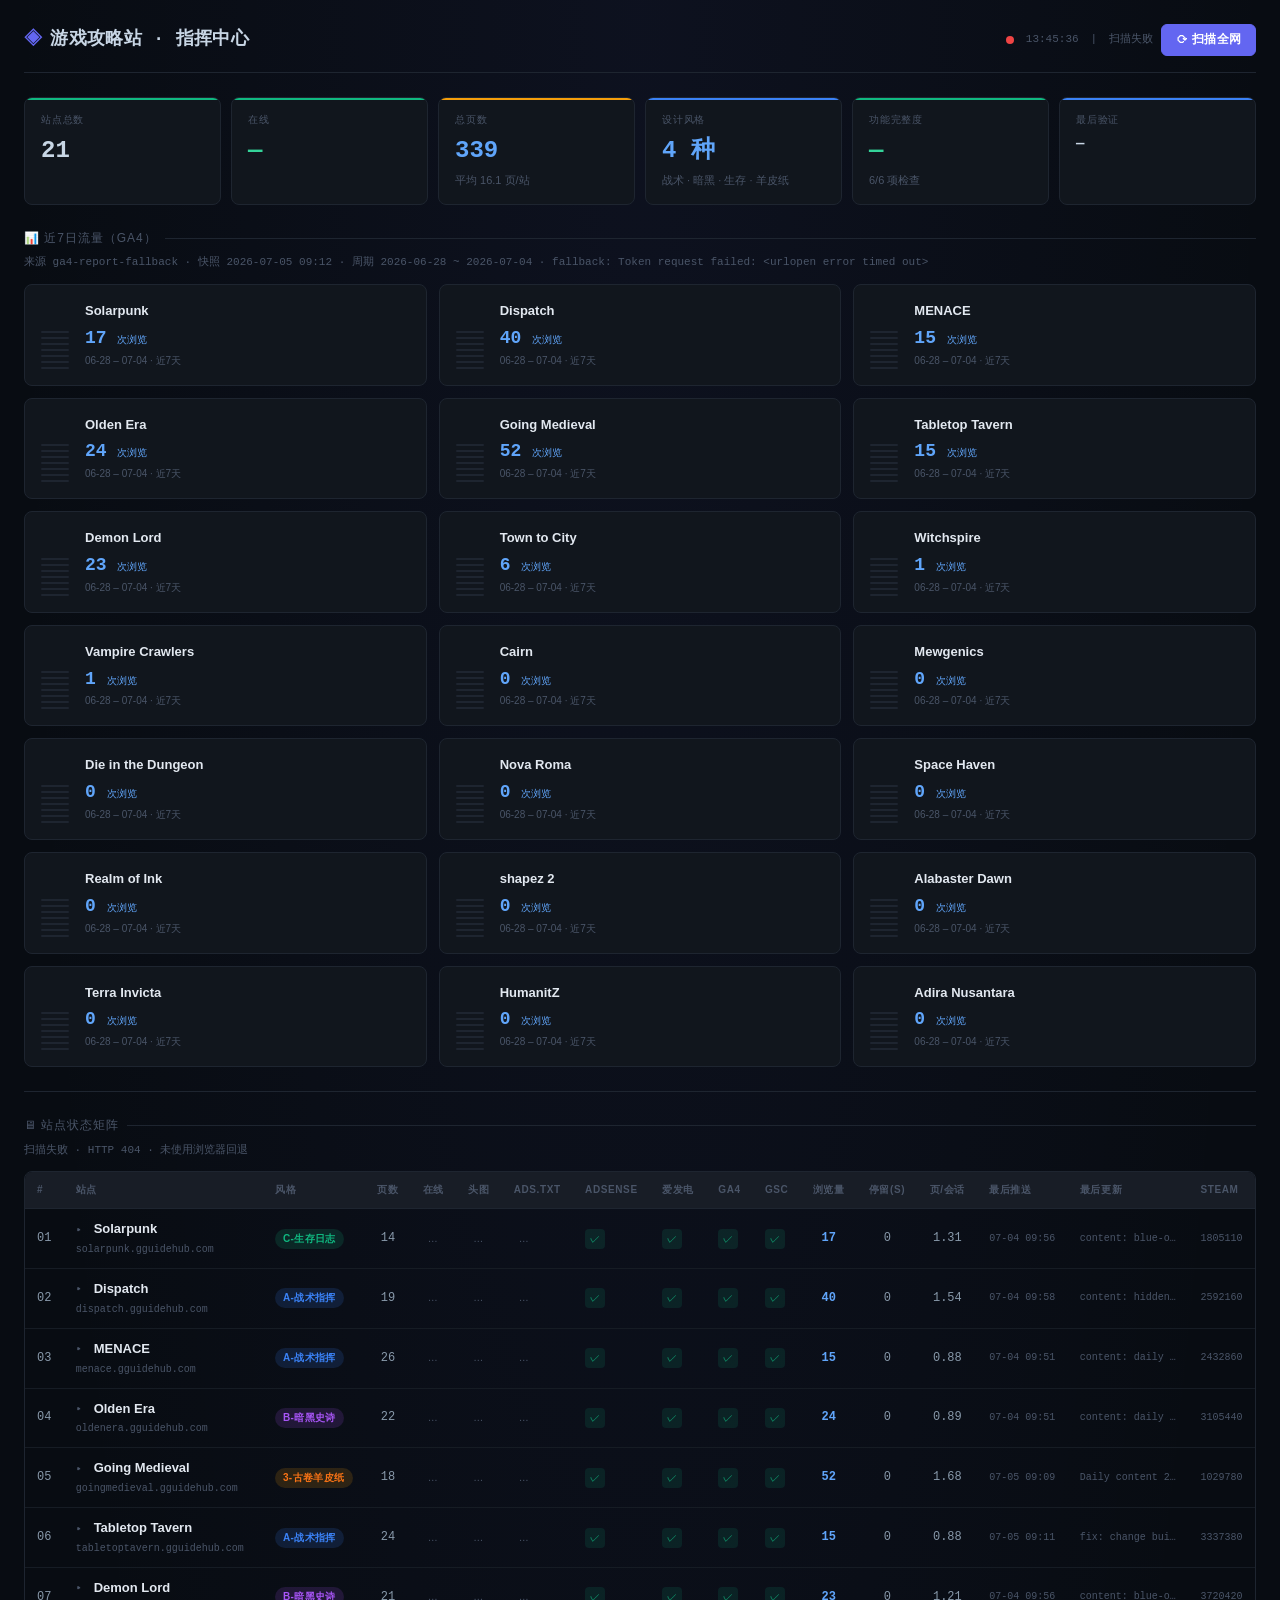
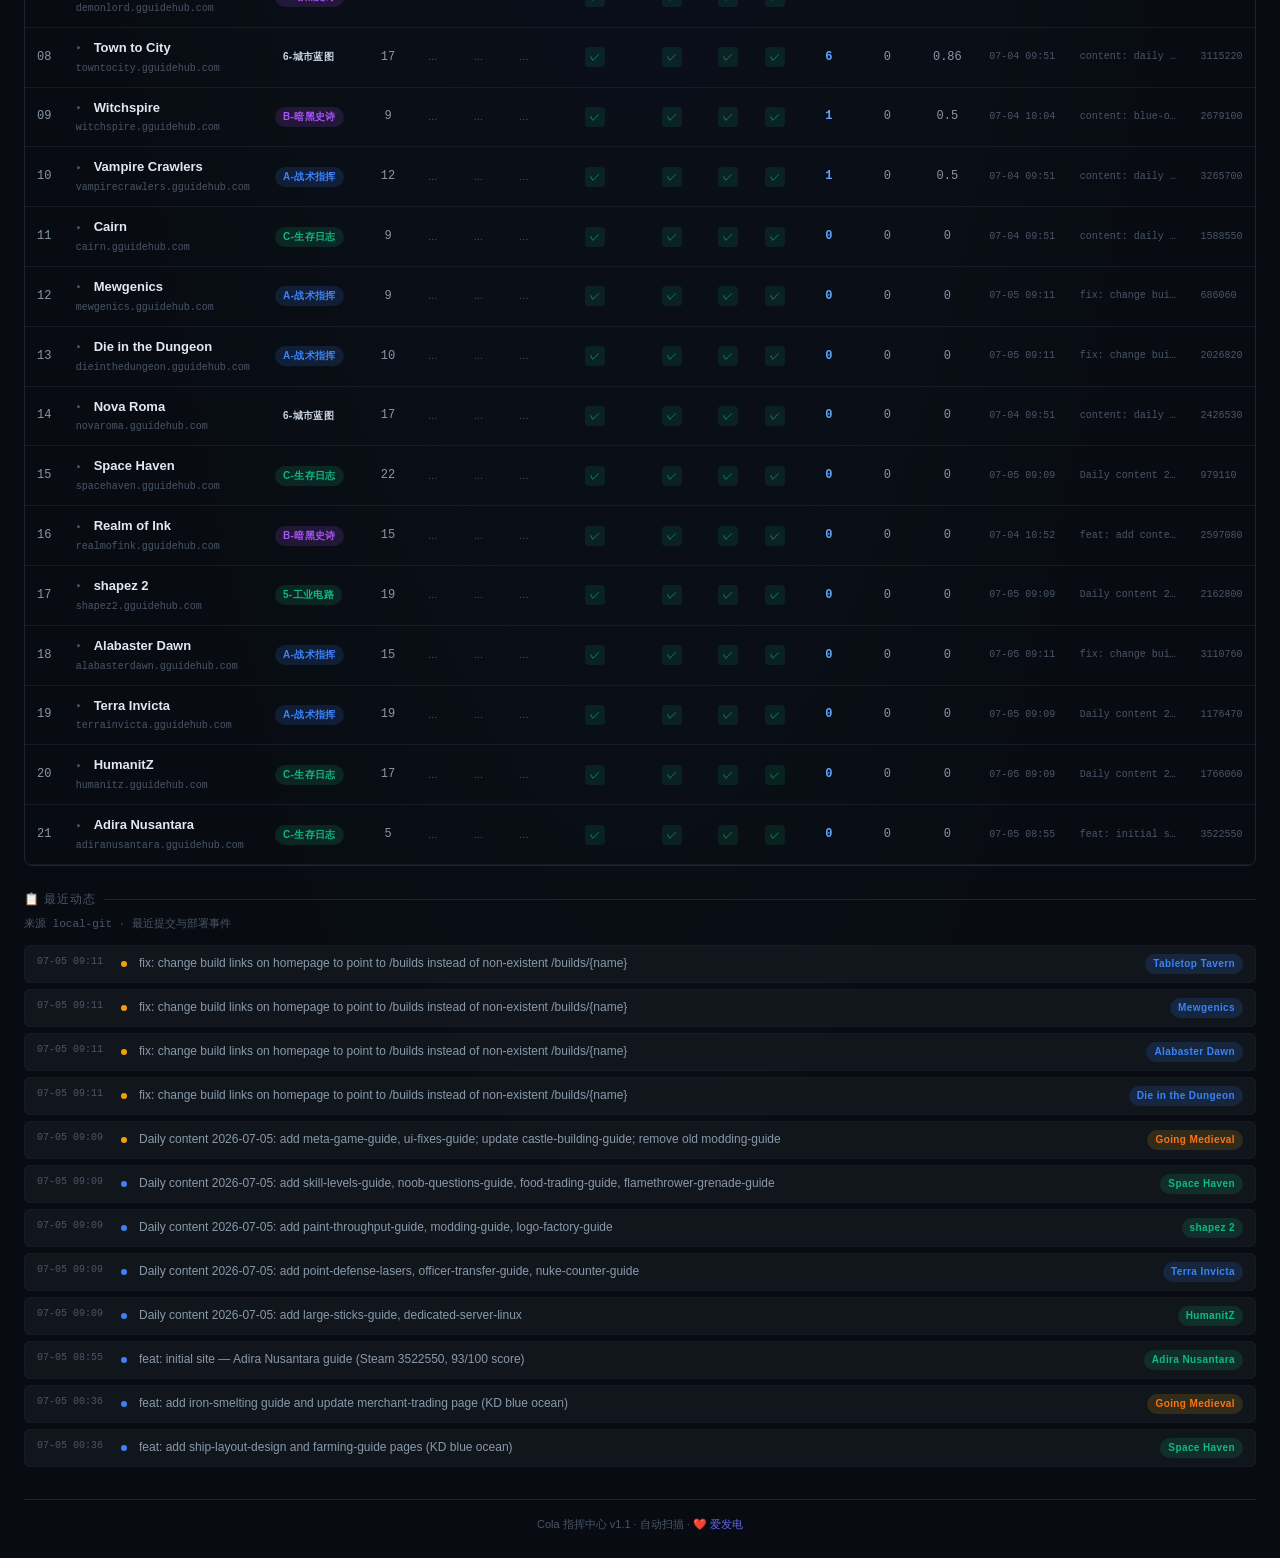
==== index.html @ a55c0521 "Add dashboard health automation and scan APIs" ====
<!DOCTYPE html>
<html lang="zh-CN">
<head>
<meta charset="UTF-8">
<meta name="viewport" content="width=device-width, initial-scale=1.0">
<title>游戏攻略站 · 指挥中心</title>
<style>
  :root {
    --bg: #080c12; --bg-card: #11161d; --bg-elevated: #181d26;
    --border: #1e2530; --border-subtle: #161c24;
    --text: #c8d6e5; --text-secondary: #8899aa; --text-muted: #4a5568;
    --green: #10b981; --green-bg: rgba(16,185,129,0.12); --green-text: #34d399;
    --red: #ef4444; --red-bg: rgba(239,68,68,0.12);
    --yellow: #f59e0b; --yellow-bg: rgba(245,158,11,0.12);
    --blue: #3b82f6; --blue-bg: rgba(59,130,246,0.12); --blue-text: #60a5fa;
    --accent: #6366f1; --accent-dim: #4f46e5;
    --purple: #a855f7; --purple-bg: rgba(168,85,247,0.12);
    --orange: #f97316;
    --style-a: #3b82f6; --style-b: #a855f7; --style-c: #10b981; --style-3: #f59e0b;
  }
  * { margin:0; padding:0; box-sizing:border-box; }
  body {
    font-family: -apple-system, BlinkMacSystemFont, 'PingFang SC', 'Hiragino Sans GB', 'Microsoft YaHei', sans-serif;
    background: var(--bg); color: var(--text); min-height: 100vh; line-height: 1.6;
    background-image: radial-gradient(ellipse at top, rgba(99,102,241,0.06) 0%, transparent 70%);
  }
  .container { max-width: 1400px; margin: 0 auto; padding: 1.5rem; }

  /* Header */
  .top-bar {
    display: flex; align-items: center; justify-content: space-between;
    flex-wrap: wrap; gap: 1rem; margin-bottom: 1.5rem;
    padding-bottom: 1rem; border-bottom: 1px solid var(--border);
  }
  .top-bar h1 {
    font-size: 1.125rem; font-weight: 700; letter-spacing: 0.02em;
    display: flex; align-items: center; gap: 0.5rem;
    font-family: 'SF Mono', 'Menlo', 'PingFang SC', monospace;
  }
  .top-bar h1 span { color: var(--accent); }
  .pulse { width:8px; height:8px; border-radius:50%; display:inline-block; }
  .pulse.live { background:var(--green); box-shadow:0 0 8px var(--green); animation:pulse 2s infinite; }
  .pulse.dead { background:var(--red); }
  @keyframes pulse { 0%,100%{opacity:1} 50%{opacity:0.3} }

  .top-actions { display:flex; gap:0.5rem; align-items:center; }
  .btn {
    padding:0.4rem 0.875rem; border-radius:0.375rem; font-size:0.75rem;
    font-weight:600; cursor:pointer; border:1px solid var(--border);
    background:var(--bg-card); color:var(--text-secondary);
    transition:all 0.15s; font-family:inherit; letter-spacing:0.02em;
  }
  .btn:hover { border-color:var(--accent); color:#fff; background:var(--bg-elevated); }
  .btn.primary { background:var(--accent); border-color:var(--accent); color:#fff; }
  .btn.primary:hover { background:var(--accent-dim); }
  .btn:disabled { opacity:0.5; cursor:not-allowed; }

  .status-bar { display:flex; gap:0.75rem; align-items:center; font-size:0.6875rem; color:var(--text-muted); font-family:'SF Mono',monospace; }

  /* Stats */
  .stats { display:grid; grid-template-columns:repeat(auto-fit, minmax(155px,1fr)); gap:0.625rem; margin-bottom:1.5rem; }
  .stat {
    background:var(--bg-card); border:1px solid var(--border); border-radius:0.5rem; padding:0.875rem 1rem;
    position:relative; overflow:hidden;
  }
  .stat::before { content:''; position:absolute; top:0; left:0; right:0; height:2px; }
  .stat.good::before { background:var(--green); }
  .stat.warn::before { background:var(--yellow); }
  .stat.info::before { background:var(--blue); }
  .stat .label { font-size:0.625rem; text-transform:uppercase; letter-spacing:0.08em; color:var(--text-muted); margin-bottom:0.25rem; }
  .stat .value { font-size:1.5rem; font-weight:700; font-family:'SF Mono',monospace; }
  .stat .value.green { color:var(--green-text); }
  .stat .value.red { color:var(--red); }
  .stat .value.blue { color:var(--blue-text); }
  .stat .sub { font-size:0.6875rem; color:var(--text-muted); margin-top:0.125rem; }

  /* Sections */
  .section { margin-bottom:1.5rem; }
  .section-title {
    font-size:0.75rem; text-transform:uppercase; letter-spacing:0.08em;
    color:var(--text-muted); margin-bottom:0.75rem; display:flex; align-items:center; gap:0.5rem;
  }
  .section-title::after { content:''; flex:1; height:1px; background:var(--border); }
  .section-meta {
    margin:-0.35rem 0 0.75rem;
    font-size:0.6875rem;
    color:var(--text-muted);
    font-family:'SF Mono',monospace;
  }

  /* Table */
  .table-wrap { overflow-x:auto; border:1px solid var(--border); border-radius:0.5rem; }
  table { width:100%; border-collapse:collapse; min-width:1000px; font-size:0.75rem; }
  thead { background:var(--bg-elevated); position:sticky; top:0; z-index:1; }
  th {
    padding:0.625rem 0.75rem; text-align:left;
    font-size:0.625rem; text-transform:uppercase; letter-spacing:0.06em;
    color:var(--text-muted); font-weight:600; white-space:nowrap;
    border-bottom:1px solid var(--border);
  }
  td { padding:0.625rem 0.75rem; border-bottom:1px solid var(--border-subtle); white-space:nowrap; }
  tr:hover td { background:rgba(99,102,241,0.03); }
  tr:last-child td { border-bottom:none; }

  .site-cell .name { font-weight:600; color:#e2e8f0; font-size:0.8125rem; display:inline-flex; align-items:center; gap:0.375rem; }
  .site-cell .chev { color:var(--text-muted); font-size:0.625rem; transition:transform 0.15s; display:inline-block; width:0.75rem; }
  tr.site-row { cursor:pointer; }
  tr.site-row:hover td { background:rgba(99,102,241,0.05); }
  tr.site-row.expanded td { background:rgba(99,102,241,0.04); }
  tr.site-row.expanded .chev { transform:rotate(90deg); color:var(--accent); }
  tr.expand-row { display:none; }
  tr.expand-row.open { display:table-row; }
  tr.expand-row td { padding:0; background:var(--bg-card); border-bottom:1px solid var(--border); }
  .expand-inner { padding:0.625rem 1rem 0.875rem 3.25rem; }
  .expand-inner .empty { color:var(--text-muted); font-size:0.6875rem; padding:0.375rem 0; }
  .expand-inner .pp-title { font-size:0.625rem; text-transform:uppercase; letter-spacing:0.08em; color:var(--text-muted); margin-bottom:0.375rem; }
  .pp-list { display:flex; flex-direction:column; gap:0.25rem; }
  .pp-row {
    display:grid; grid-template-columns: 1fr 60px 60px; align-items:center;
    padding:0.375rem 0.5rem; background:var(--bg-elevated);
    border:1px solid var(--border-subtle); border-radius:0.25rem;
    font-size:0.6875rem;
  }
  .pp-row .pp-path { font-family:'SF Mono',monospace; color:#e2e8f0; overflow:hidden; text-overflow:ellipsis; white-space:nowrap; }
  .pp-row .pp-path a { color:inherit; text-decoration:none; }
  .pp-row .pp-path a:hover { color:var(--accent); }
  .pp-row .pp-views { font-family:'SF Mono',monospace; color:var(--blue-text); font-weight:700; text-align:right; }
  .pp-row .pp-eng { font-family:'SF Mono',monospace; color:var(--text-secondary); text-align:right; }
  .site-cell .domain { font-size:0.625rem; color:var(--text-muted); font-family:'SF Mono',monospace; display:block; margin-top:2px; }

  .tag {
    display:inline-block; padding:0.125rem 0.5rem; border-radius:1rem;
    font-size:0.625rem; font-weight:600; letter-spacing:0.04em;
  }
  .tag.style-a { background:rgba(59,130,246,0.15); color:var(--blue); }
  .tag.style-b { background:rgba(168,85,247,0.15); color:var(--purple); }
  .tag.style-c { background:rgba(16,185,129,0.15); color:var(--green); }
  .tag.style-3 { background:rgba(245,158,11,0.15); color:var(--orange); }

  .check { display:inline-flex; align-items:center; justify-content:center; width:1.25rem; height:1.25rem; border-radius:0.25rem; font-size:0.625rem; }
  .check.pass { background:var(--green-bg); color:var(--green); }
  .check.fail { background:var(--red-bg); color:var(--red); }
  .check.wait { color:var(--text-muted); }
  .check.live-check { animation:fadeIn 0.5s; }
  @keyframes fadeIn { from{opacity:0;transform:scale(0.8)} to{opacity:1;transform:scale(1)} }

  .num { font-family:'SF Mono',monospace; text-align:center; color:var(--text-secondary); }
  .muted { font-size:0.625rem; color:var(--text-muted); font-family:'SF Mono',monospace; }

  /* Traffic Cards */
  .traffic-grid { display:grid; grid-template-columns:repeat(auto-fill, minmax(320px, 1fr)); gap:0.75rem; }
  .traffic-card {
    background:var(--bg-card); border:1px solid var(--border); border-radius:0.5rem;
    padding:1rem; display:flex; gap:1rem; align-items:stretch;
  }
  .traffic-card .bar-col { display:flex; flex-direction:column; justify-content:flex-end; gap:0.25rem; min-width:28px; }
  .traffic-card .bar {
    width:100%; border-radius:2px; transition:height 0.3s;
    min-height:2px; position:relative;
  }
  .traffic-card .bar span {
    position:absolute; top:-14px; left:50%; transform:translateX(-50%);
    font-size:0.5rem; color:var(--text-muted); white-space:nowrap;
    font-family:'SF Mono',monospace;
  }
  .traffic-card .info { flex:1; }
  .traffic-card .site-label { font-weight:600; font-size:0.8125rem; color:#e2e8f0; margin-bottom:0.125rem; }
  .traffic-card .metric { font-size:1.125rem; font-weight:700; font-family:'SF Mono',monospace; color:var(--blue-text); }
  .traffic-card .metric-label { font-size:0.625rem; color:var(--text-muted); }

  /* Feed */
  .feed { display:flex; flex-direction:column; gap:0.375rem; }
  .feed-item {
    display:flex; align-items:flex-start; gap:0.75rem; padding:0.5rem 0.75rem;
    background:var(--bg-card); border:1px solid var(--border-subtle); border-radius:0.375rem;
    font-size:0.75rem;
  }
  .feed-item .dot { width:6px; height:6px; border-radius:50%; margin-top:0.45rem; flex-shrink:0; }
  .feed-item .dot.update { background:var(--blue); }
  .feed-item .dot.launch { background:var(--green); }
  .feed-item .dot.fix { background:var(--yellow); }
  .feed-item .time { font-size:0.625rem; color:var(--text-muted); white-space:nowrap; min-width:4.5rem; font-family:'SF Mono',monospace; }
  .feed-item .msg { color:var(--text-secondary); flex:1; }
  .feed-item .site-tag { font-size:0.625rem; font-weight:600; }

  /* Traffic placeholder */
  .traffic-placeholder {
    background:var(--bg-card); border:1px dashed var(--border); border-radius:0.5rem;
    padding:2rem; text-align:center;
  }
  .traffic-placeholder h3 { font-size:0.875rem; color:var(--text-secondary); margin-bottom:0.5rem; }
  .traffic-placeholder p { font-size:0.75rem; color:var(--text-muted); line-height:1.8; }
  .traffic-placeholder code {
    background:var(--bg-elevated); padding:0.125rem 0.5rem; border-radius:0.25rem;
    font-family:'SF Mono',monospace; font-size:0.75rem; color:var(--accent);
  }

  .divider { border:none; border-top:1px solid var(--border); margin:1.5rem 0; }

  @media (max-width:768px) {
    .container { padding:0.75rem; }
    .stats { grid-template-columns:repeat(2,1fr); }
    .traffic-grid { grid-template-columns:1fr; }
  }
</style>
</head>
<body>
<div class="container">
  <!-- HEADER -->
  <div class="top-bar">
    <h1><span>◈</span> 游戏攻略站 · 指挥中心</h1>
    <div class="top-actions">
      <span class="status-bar">
        <span class="pulse live" id="global-pulse"></span>
        <span id="clock">--:--:--</span>
        <span>|</span>
        <span id="scan-status">就绪</span>
      </span>
      <button class="btn primary" id="scan-btn">⟳ 扫描全网</button>
    </div>
  </div>

  <!-- 概览统计 -->
  <div class="stats">
    <div class="stat good">
      <div class="label">站点总数</div><div class="value" id="stat-site-count">—</div>
    </div>
    <div class="stat good">
      <div class="label">在线</div><div class="value green" id="stat-online">—</div>
    </div>
    <div class="stat warn">
      <div class="label">总页数</div><div class="value blue" id="stat-total-pages">—</div>
      <div class="sub" id="stat-avg-pages">—</div>
    </div>
    <div class="stat info">
      <div class="label">设计风格</div><div class="value blue">4 种</div>
      <div class="sub">战术 · 暗黑 · 生存 · 羊皮纸</div>
    </div>
    <div class="stat good">
      <div class="label">功能完整度</div><div class="value green" id="stat-complete">—</div>
      <div class="sub">6/6 项检查</div>
    </div>
    <div class="stat info">
      <div class="label">最后验证</div><div class="value" style="font-size:0.875rem" id="stat-verified">—</div>
    </div>
  </div>

  <!-- 流量概览（GA4 数据） -->
  <div class="section">
    <div class="section-title">📊 近7日流量（GA4）</div>
    <div class="section-meta" id="traffic-meta">等待载入数据源…</div>
    <div class="traffic-grid" id="traffic-grid">
      <!-- JS fills this -->
    </div>
    <div class="traffic-placeholder" id="traffic-placeholder" style="display:none">
      <h3>📊 暂无可用流量快照</h3>
      <p>当前没有读到新的 GA4 快照。页面会优先显示最近一次导出的快照时间，不再用写死样例冒充实时数据。</p>
    </div>
  </div>

  <hr class="divider">

  <!-- 站点状态矩阵 -->
  <div class="section">
    <div class="section-title">🖥 站点状态矩阵</div>
    <div class="section-meta" id="scan-meta">等待首次扫描…</div>
    <div class="table-wrap">
      <table>
        <thead>
          <tr>
            <th>#</th><th>站点</th><th>风格</th><th>页数</th>
            <th>在线</th><th>头图</th><th>ads.txt</th>
            <th>AdSense</th><th>爱发电</th><th>GA4</th><th>GSC</th>
            <th>浏览量</th><th>停留(s)</th><th>页/会话</th>
            <th>最后推送</th><th>最后更新</th><th>Steam</th>
          </tr>
        </thead>
        <tbody id="site-table"></tbody>
      </table>
    </div>
  </div>

  <!-- 最近动态 -->
  <div class="section">
    <div class="section-title">📋 最近动态</div>
    <div class="section-meta" id="activity-meta">等待载入动态源…</div>
    <div class="feed" id="activity-feed"></div>
  </div>

  <footer style="text-align:center;margin-top:2rem;padding-top:1rem;border-top:1px solid var(--border);font-size:0.6875rem;color:var(--text-muted)">
    Cola 指挥中心 v1.1 · 自动扫描 · <a href="https://afdian.com/a/gameguidehub" target="_blank" style="color:var(--accent);text-decoration:none">❤️ 爱发电</a>
  </footer>
</div>

<script>
// ── 站点数据 ──────────────────────────────────
const DEFAULT_SITES = [
  { id:1, name:'Solarpunk',      url:'https://solarpunk.gguidehub.com',     steam:1805110, pages:22, style:'C-生存日志',   styleTag:'style-c', feats:{adsense:1,adstxt:1,afdian:1,ga4:1,gsc:1}, push:'06-28 20:30', update:'Patch 1.0.3', eng:82, pps:1.45, launch:'6/23' },
  { id:2, name:'Dispatch',       url:'https://dispatch.gguidehub.com',    steam:2592160, pages:16, style:'A-战术指挥',   styleTag:'style-a', feats:{adsense:1,adstxt:1,afdian:1,ga4:1,gsc:1}, push:'06-28 20:30', update:'Xbox夏季',   eng:662,pps:1.94, launch:'6/23' },
  { id:3, name:'MENACE',         url:'https://menace.gguidehub.com',             steam:2432860, pages:19, style:'A-战术指挥',   styleTag:'style-a', feats:{adsense:1,adstxt:1,afdian:1,ga4:1,gsc:1}, push:'06-28 20:30', update:'Patch#4 SMG', eng:30, pps:0.88, launch:'6/23' },
  { id:4, name:'Olden Era',      url:'https://oldenera.gguidehub.com',      steam:3105440, pages:24, style:'B-暗黑史诗',   styleTag:'style-b', feats:{adsense:1,adstxt:1,afdian:1,ga4:1,gsc:1}, push:'06-28 20:30', update:'Patch#8#9',  eng:14, pps:0.89, launch:'6/25' },
  { id:5, name:'Going Medieval', url:'https://goingmedieval.gguidehub.com',     steam:1029780, pages:124,style:'3-古卷羊皮纸', styleTag:'style-3', feats:{adsense:1,adstxt:1,afdian:1,ga4:1,gsc:1}, push:'06-28 20:30', update:'v1.0.105',   eng:80, pps:1.68, launch:'6/25' },
  { id:6, name:'Tabletop Tavern',url:'https://tabletoptavern.gguidehub.com',   steam:3337380, pages:17, style:'A-战术指挥',   styleTag:'style-a', feats:{adsense:1,adstxt:1,afdian:1,ga4:1,gsc:1}, push:'06-28 20:30', update:'v1.6.23',    eng:20, pps:0.88, launch:'6/25' },
  { id:7, name:'Demon Lord',     url:'https://demonlord.gguidehub.com',         steam:3720420, pages:13, style:'B-暗黑史诗',   styleTag:'style-b', feats:{adsense:1,adstxt:1,afdian:1,ga4:1,gsc:1}, push:'06-28 20:30', update:'5月汇总',    eng:63, pps:1.20, launch:'6/25' },
  { id:8, name:'Town to City',  url:'https://towntocity.gguidehub.com',       steam:3115220, pages:17, style:'6-城市蓝图',   styleTag:'style-6', feats:{adsense:1,adstxt:1,afdian:1,ga4:1,gsc:1}, push:'06-28 20:30', update:'v0.7.4e',    eng:5,  pps:0.86, launch:'6/25' },
  { id:9, name:'Witchspire',    url:'https://witchspire.gguidehub.com',         steam:2679100, pages:11, style:'B-暗黑史诗',   styleTag:'style-b', feats:{adsense:1,adstxt:1,afdian:1,ga4:1,gsc:1}, push:'06-28 20:30', update:'Patch 0.1.3', eng:0,  pps:0.50, launch:'6/26' },
  { id:10,name:'Vampire Crawlers',url:'https://vampirecrawlers.gguidehub.com',  steam:3265700, pages:14, style:'A-战术指挥',   styleTag:'style-a', feats:{adsense:1,adstxt:1,afdian:1,ga4:1,gsc:1}, push:'06-28 20:30', update:'v1.0',       eng:0,  pps:0.50, launch:'6/26' },
  { id:11,name:'Cairn',          url:'https://cairn.gguidehub.com',             steam:1588550, pages:18, style:'C-生存日志',   styleTag:'style-c', feats:{adsense:1,adstxt:1,afdian:1,ga4:1,gsc:1}, push:'06-28 20:30', update:'v1.0.5',     eng:11, pps:0.85, launch:'6/26' },
  { id:12,name:'Mewgenics',      url:'https://mewgenics.gguidehub.com',        steam:686060,  pages:19, style:'A-战术指挥',   styleTag:'style-a', feats:{adsense:1,adstxt:1,afdian:1,ga4:1,gsc:1}, push:'06-28 20:30', update:'v1.0',       eng:15, pps:0.80, launch:'6/26' },
  { id:13,name:'Nova Roma',      url:'https://novaroma.gguidehub.com',         steam:2426530, pages:21, style:'6-城市蓝图',   styleTag:'style-6', feats:{adsense:1,adstxt:1,afdian:1,ga4:1,gsc:1}, push:'06-28 20:30', update:'v0.4.1',     eng:52, pps:0.92, launch:'6/26' },
  { id:14,name:'Die in the Dungeon',url:'https://dieinthedungeon.gguidehub.com',steam:2026820,pages:24, style:'A-战术指挥',   styleTag:'style-a', feats:{adsense:1,adstxt:1,afdian:1,ga4:1,gsc:1}, push:'06-28 20:30', update:'v1.0.4',     eng:18, pps:0.88, launch:'6/26' },
  { id:15,name:'Space Haven',     url:'https://spacehaven.gguidehub.com',      steam:979110,  pages:8,  style:'C-生存日志',   styleTag:'style-c', feats:{adsense:1,adstxt:1,afdian:1,ga4:1,gsc:0}, push:'07-02 15:00', update:'v1.0.3',     eng:0,  pps:0,    launch:'7/2' },
  { id:16,name:'Realm of Ink',    url:'https://realmofink.gguidehub.com',     steam:2597080, pages:8,  style:'B-暗黑史诗',   styleTag:'style-b', feats:{adsense:1,adstxt:1,afdian:1,ga4:1,gsc:0}, push:'07-02 15:00', update:'v1.0.2',     eng:0,  pps:0,    launch:'7/2' },
  { id:17,name:'shapez 2',        url:'https://shapez2.gguidehub.com',       steam:2162800, pages:8,  style:'5-工业电路',   styleTag:'style-c', feats:{adsense:1,adstxt:1,afdian:1,ga4:1,gsc:0}, push:'07-02 15:00', update:'v1.0',       eng:0,  pps:0,    launch:'7/2' },
  { id:18,name:'Alabaster Dawn',  url:'https://alabasterdawn.gguidehub.com',   steam:3110760, pages:8,  style:'A-战术指挥',   styleTag:'style-a', feats:{adsense:1,adstxt:1,afdian:1,ga4:1,gsc:0}, push:'07-02 15:00', update:'EA 0.3',     eng:0,  pps:0,    launch:'7/2' },
  { id:19,name:'Terra Invicta',  url:'https://terrainvicta.gguidehub.com',    steam:1176470, pages:8,  style:'A-战术指挥',   styleTag:'style-a', feats:{adsense:1,adstxt:1,afdian:1,ga4:1,gsc:0}, push:'07-02 15:00', update:'v1.0.3',     eng:0,  pps:0,    launch:'7/2' },
  { id:20,name:'HumanitZ',        url:'https://humanitz.gguidehub.com',       steam:1766060, pages:8,  style:'C-生存日志',   styleTag:'style-c', feats:{adsense:1,adstxt:1,afdian:1,ga4:1,gsc:0}, push:'07-02 15:00', update:'v1.0.2',     eng:0,  pps:0,    launch:'7/2' },
  { id:21,name:'Adira Nusantara', url:'https://adiranusantara.gguidehub.com', steam:3522550, pages:5,  style:'C-生存日志',   styleTag:'style-c', feats:{adsense:1,adstxt:1,afdian:1,ga4:1,gsc:1}, push:'07-05 08:55', update:'feat: initial site', eng:0,  pps:0,    launch:'7/5' },
];
let SITES = [];

const SITE_API_ENDPOINTS = [
  './sites.json',
  './api/sites',
];
const ANALYTICS_API_ENDPOINTS = [
  './analytics.json',
  './api/analytics',
];
const ACTIVITY_API_ENDPOINTS = [
  './activity.json',
  './api/activity',
];
const SCAN_API_ENDPOINT = './api/site-status';
let ANALYTICS = {
  generatedAt: null,
  source: 'empty',
  fallbackError: null,
  period: null,
  trafficDays: [],
  siteStatsByHost: {},
  topPagesByHost: {},
};
let ACTIVITY_FEED = [];
let DATA_SOURCES = { sites: 'fallback', analytics: 'empty', activity: 'empty' };
let LAST_SCAN_RESULTS = null;
let LAST_SCAN_META = {
  source: 'idle',
  generated: null,
  durationMs: null,
  endpoint: SCAN_API_ENDPOINT,
  error: null,
};

function normalizeSite(site, index) {
  return {
    id: site.id ?? index + 1,
    name: site.name ?? `Site ${index + 1}`,
    dir: site.dir ?? '',
    url: site.url ?? '',
    steam: Number(site.steam) || 0,
    pages: Number(site.pages) || 0,
    style: site.style ?? '未知',
    styleTag: site.styleTag ?? 'style-a',
    feats: {
      adsense: 1,
      adstxt: 1,
      afdian: 1,
      ga4: 1,
      gsc: 1,
      ...(site.feats || {}),
    },
    push: site.push ?? '',
    update: site.update ?? '',
    eng: Number(site.eng) || 0,
    pps: Number(site.pps) || 0,
    launch: site.launch ?? '?',
    draft: Boolean(site.draft),
  };
}

function siteHost(site) {
  return (site?.url || '').replace('https://', '').replace(/\/+$/, '');
}

function getSiteAnalytics(site) {
  return ANALYTICS.siteStatsByHost?.[siteHost(site)] || null;
}

async function fetchJsonPayload(endpoint) {
  try {
    const resp = await fetchWithTimeout(`${endpoint}?ts=${Date.now()}`, { cache: 'no-store' }, 8000);
    if (!resp.ok) {
      throw new Error(`${endpoint} ${resp.status}`);
    }
    return await resp.json();
  } catch (error) {
    console.warn(`Failed to load ${endpoint}`, error);
    return null;
  }
}

async function loadSites() {
  for (const endpoint of SITE_API_ENDPOINTS) {
    const data = await fetchJsonPayload(endpoint);
    if (Array.isArray(data?.sites) && data.sites.length > 0) {
      SITES = data.sites.map(normalizeSite);
      return {
        source: endpoint.includes('/api/') ? 'api' : 'manifest',
        count: SITES.length,
      };
    }
  }

  console.warn('Failed to load live site manifest, using embedded site list instead.');
  SITES = DEFAULT_SITES.map(normalizeSite);
  return { source: 'fallback', count: SITES.length };
}

function normalizeAnalyticsPayload(payload) {
  const siteStatsByHost = {};
  for (const stat of payload?.siteStats || []) {
    if (!stat?.host) continue;
    siteStatsByHost[stat.host] = {
      name: stat.name || '',
      host: stat.host,
      viewsByDay: Array.isArray(stat.viewsByDay) ? stat.viewsByDay.map((value) => Number(value) || 0) : [],
      totalViews: Number(stat.totalViews) || 0,
      sessions: Number(stat.sessions) || 0,
      users: Number(stat.users) || 0,
      avgSessionDuration: Number(stat.avgSessionDuration) || 0,
      pagesPerSession: Number(stat.pagesPerSession) || 0,
    };
  }
  return {
    generatedAt: payload?.generatedAt || null,
    source: payload?.source || 'snapshot',
    fallbackError: payload?.fallbackError || null,
    period: payload?.period || null,
    trafficDays: Array.isArray(payload?.trafficDays) ? payload.trafficDays : [],
    siteStatsByHost,
    topPagesByHost: payload?.topPagesByHost || {},
  };
}

async function loadAnalytics() {
  for (const endpoint of ANALYTICS_API_ENDPOINTS) {
    const data = await fetchJsonPayload(endpoint);
    if (Array.isArray(data?.siteStats)) {
      ANALYTICS = normalizeAnalyticsPayload(data);
      return { source: endpoint.includes('/api/') ? 'api' : 'snapshot' };
    }
  }
  ANALYTICS = normalizeAnalyticsPayload(null);
  return { source: 'empty' };
}

function normalizeActivityPayload(payload) {
  return Array.isArray(payload?.entries) ? payload.entries.map((entry) => ({
    time: entry.time || '',
    timestamp: entry.timestamp || '',
    dot: entry.dot || 'push',
    msg: entry.msg || '内容更新',
    site: entry.site || '',
  })) : [];
}

async function loadActivity() {
  for (const endpoint of ACTIVITY_API_ENDPOINTS) {
    const data = await fetchJsonPayload(endpoint);
    if (Array.isArray(data?.entries) && data.entries.length > 0) {
      ACTIVITY_FEED = normalizeActivityPayload(data);
      return { source: data?.source || (endpoint.includes('/api/') ? 'api' : 'snapshot') };
    }
  }
  ACTIVITY_FEED = [];
  return { source: 'empty' };
}

function renderTopPagesForHost(host) {
  const pages = ANALYTICS.topPagesByHost?.[host] || [];
  if (pages.length === 0) {
    return `<div class="expand-inner"><div class="empty">当前快照中无该站点热门页面数据</div></div>`;
  }
  const rows = pages.map((page) => {
    const url = `https://${host}${page.path === '/' ? '/' : page.path}`;
    return `<div class="pp-row">
      <span class="pp-path"><a href="${url}" target="_blank">${page.path}</a></span>
      <span class="pp-views">${page.views}</span>
      <span class="pp-eng">${page.eng}s</span>
    </div>`;
  }).join('');
  return `<div class="expand-inner">
    <div class="pp-title">🔥 热门页面（GA4 快照）</div>
    <div class="pp-list">${rows}</div>
  </div>`;
}

// ── 扫描逻辑 ──────────────────────────────────
async function fetchWithTimeout(url, opts={}, timeout=5000) {
  const ctrl = new AbortController();
  const timer = setTimeout(() => ctrl.abort(), timeout);
  try {
    return await fetch(url, { ...opts, signal: ctrl.signal });
  } finally {
    clearTimeout(timer);
  }
}

async function scanSitesViaApi() {
  const resp = await fetchWithTimeout(`${SCAN_API_ENDPOINT}?ts=${Date.now()}`, { cache: 'no-store' }, 15000);
  if (!resp.ok) {
    throw new Error(`HTTP ${resp.status}`);
  }
  const data = await resp.json();
  if (!Array.isArray(data?.results) || data.results.length !== SITES.length) {
    throw new Error(`invalid result length: ${data?.results?.length ?? 'null'} vs ${SITES.length}`);
  }
  return {
    source: data?.source || 'server-scan',
    generated: data?.generated || null,
    durationMs: Number(data?.durationMs) || 0,
    endpoint: SCAN_API_ENDPOINT,
    results: data.results.map((result) => ({
      online: Boolean(result?.online),
      hero: Boolean(result?.hero),
      adstxt: Boolean(result?.adstxt),
    })),
  };
}

const ICONS={pass:'✓',fail:'✗',wait:'…'};
function CLS(v,live){return v?'check pass'+(live?' live-check':''):'check fail';}

function renderRow(site,live,i){
  const f=site.feats;
  const stats = getSiteAnalytics(site);
  const o=live?(live.online?ICONS.pass:ICONS.fail):ICONS.wait;
  const oCls=live?(live.online?'check pass live-check':'check fail live-check'):'check wait';
  const h=live?(live.hero?ICONS.pass:ICONS.fail):ICONS.wait;
  const hCls=live?(live.hero?'check pass live-check':'check fail live-check'):'check wait';
  const a=live?(live.adstxt?ICONS.pass:ICONS.fail):ICONS.wait;
  const aCls=live?(live.adstxt?'check pass live-check':'check fail live-check'):'check wait';

  return `<tr class="site-row" data-site-host="${site.url.replace('https://','')}">
    <td class="num">${String(site.id).padStart(2,'0')}</td>
    <td class="site-cell">
      <span class="name"><span class="chev">▸</span>${site.name}</span>
      <span class="domain">${site.url.replace('https://','')}</span>
    </td>
    <td><span class="tag ${site.styleTag}">${site.style}</span></td>
    <td class="num">${site.pages}</td>
    <td><span class="${oCls}">${o}</span></td>
    <td><span class="${hCls}">${h}</span></td>
    <td><span class="${aCls}">${a}</span></td>
    <td><span class="${CLS(f.adsense,false)}">${f.adsense?ICONS.pass:ICONS.fail}</span></td>
    <td><span class="${CLS(f.afdian,false)}">${f.afdian?ICONS.pass:ICONS.fail}</span></td>
    <td><span class="${CLS(f.ga4,false)}">${f.ga4?ICONS.pass:ICONS.fail}</span></td>
    <td><span class="${CLS(f.gsc,false)}">${f.gsc?ICONS.pass:ICONS.fail}</span></td>
    <td class="num" style="font-weight:700;color:var(--blue-text)">${stats?.totalViews||0}</td>
    <td class="num">${stats?.avgSessionDuration||0}</td>
    <td class="num">${stats?.pagesPerSession||0}</td>
    <td class="muted">${site.push}</td>
    <td class="muted" style="max-width:120px;overflow:hidden;text-overflow:ellipsis">${site.update}</td>
    <td class="muted"><a href="https://store.steampowered.com/app/${site.steam}" target="_blank" style="color:var(--text-muted);text-decoration:none">${site.steam}</a></td>
  </tr>
  <tr class="expand-row" data-expand-host="${siteHost(site)}">
    <td colspan="17">${renderTopPagesForHost(siteHost(site))}</td>
  </tr>`;
}

function renderAll(liveResults){
  document.getElementById('site-table').innerHTML=SITES.map((s,i)=>renderRow(s,liveResults?.[i], i)).join('');
  // 动态更新 stats 数据
  document.getElementById('stat-site-count').textContent=SITES.length;
  const totalPages=SITES.reduce((sum,s)=>sum+(s.pages||0),0);
  document.getElementById('stat-total-pages').textContent=totalPages;
  document.getElementById('stat-avg-pages').textContent=SITES.length ? '平均 '+(totalPages/SITES.length).toFixed(1)+' 页/站' : '暂无站点';
  if(liveResults){
    const online=liveResults.filter(r=>r.online).length;
    const heroOK=liveResults.filter(r=>r.hero).length;
    const adstxtOK=liveResults.filter(r=>r.adstxt).length;
    document.getElementById('stat-online').textContent=online+'/'+SITES.length;
    document.getElementById('stat-online').className='value '+(online===SITES.length?'green':'red');
    const allGood=online===SITES.length&&heroOK===SITES.length&&adstxtOK===SITES.length;
    document.getElementById('stat-complete').textContent=allGood?'全部正常':'有异常';
    document.getElementById('stat-complete').className='value '+(allGood?'green':'red');
    document.getElementById('global-pulse').className='pulse '+(online===SITES.length?'live':'dead');
    document.getElementById('stat-verified').textContent=new Date().toLocaleString('zh-CN',{timeZone:'Asia/Shanghai'});
    document.getElementById('scan-status').textContent=`${online}/${heroOK}/${adstxtOK} 在线/头图/广告`;
  }
}

function renderScanMeta() {
  const el = document.getElementById('scan-meta');
  if (!el) return;
  if (LAST_SCAN_META.source === 'idle') {
    el.textContent = '等待首次扫描…';
    return;
  }
  if (LAST_SCAN_META.source === 'error') {
    el.textContent = `扫描失败 · ${LAST_SCAN_META.error || '未知错误'} · 未使用浏览器回退`;
    return;
  }
  const generated = LAST_SCAN_META.generated
    ? new Date(LAST_SCAN_META.generated).toLocaleString('zh-CN', { timeZone: 'Asia/Shanghai' })
    : '未知时间';
  const duration = LAST_SCAN_META.durationMs ? `${LAST_SCAN_META.durationMs}ms` : '—';
  el.textContent = `来源 ${LAST_SCAN_META.source} · ${generated} · ${duration} · ${SITES.length} 站`;
}

// ── 流量卡片 ──────────────────────────────────
function renderTraffic(){
  const grid=document.getElementById('traffic-grid');
  const statsList = Object.values(ANALYTICS.siteStatsByHost || {});
  const hasData = statsList.some((stat) => (stat.totalViews || 0) > 0);
  const trafficMeta = document.getElementById('traffic-meta');
  trafficMeta.textContent = ANALYTICS.generatedAt
    ? `来源 ${ANALYTICS.source} · 快照 ${ANALYTICS.generatedAt.replace('T',' ').slice(0,16)} · 周期 ${ANALYTICS.period?.label || '未知'}${ANALYTICS.fallbackError ? ` · fallback: ${ANALYTICS.fallbackError}` : ''}`
    : '当前没有可用的 GA4 快照';
  if(!hasData){ document.getElementById('traffic-placeholder').style.display='block'; grid.innerHTML=''; return; }
  document.getElementById('traffic-placeholder').style.display='none';

  grid.innerHTML=SITES.map((site,i)=>{
    const data=getSiteAnalytics(site)||{viewsByDay:[], totalViews:0};
    const relevantViews=Array.isArray(data.viewsByDay) ? data.viewsByDay : [];
    const relevantDays=Array.isArray(ANALYTICS.trafficDays) ? ANALYTICS.trafficDays : [];
    const total=Number(data.totalViews)||0;
    const maxView=Math.max(1,...relevantViews);

    const bars=relevantViews.map((v,j)=>{
      const h=Math.max(2,Math.round((v/maxView)*60));
      const color=v>0?'var(--blue)':'var(--border)';
      const showLabel=v>0&&(j===0||j===relevantViews.length-1||v>=maxView*0.5);
      return `<div class="bar" style="height:${h}px;background:${color}">${showLabel?`<span>${v}</span>`:''}</div>`;
    }).join('');

    const hasSeries=relevantViews.length>0&&relevantDays.length>0;
    const dayLabel=hasSeries?(relevantDays.length===1?'近1天':'近'+relevantDays.length+'天'):'仅总览快照';
    return `<div class="traffic-card">
      <div class="bar-col">${bars}</div>
      <div class="info">
        <div class="site-label"><a href="${site.url}" target="_blank" style="color:#e2e8f0;text-decoration:none">${site.name}</a></div>
        <div class="metric">${total} <span style="font-size:0.625rem;font-weight:400">次浏览</span></div>
        <div class="metric-label">${hasSeries ? `${relevantDays[0]} – ${relevantDays[relevantDays.length-1]} · ${dayLabel}` : dayLabel}</div>
      </div>
    </div>`;
  }).join('');
}

function renderActivity(){
  const activityMeta = document.getElementById('activity-meta');
  activityMeta.textContent = DATA_SOURCES.activity === 'empty'
    ? '当前没有可用动态源'
    : `来源 ${DATA_SOURCES.activity} · 最近提交与部署事件`;
  let entries = [...ACTIVITY_FEED];
  if (entries.length === 0) {
    entries = SITES.filter((site) => site.push || site.update).map((site) => ({
      time: site.push || '—',
      dot: 'push',
      msg: site.update || '内容更新',
      site: site.name,
    }));
  }
  const seen = new Set();
  entries = entries.filter(e => {
    const k = `${e.site}:${e.msg}:${e.time}`;
    if (seen.has(k)) return false;
    seen.add(k);
    return true;
  });
  document.getElementById('activity-feed').innerHTML=entries.slice(0,12).map(a=>`
    <div class="feed-item">
      <span class="time">${a.time}</span>
      <span class="dot ${a.dot}"></span>
      <span class="msg">${a.msg}</span>
      ${a.site?`<span class="tag ${SITES.find(s=>s.name===a.site.split(',')[0].trim())?.styleTag||'style-a'}">${a.site}</span>`:''}
    </div>`).join('');
}

function updateClock(){
  const n=new Date();
  document.getElementById('clock').textContent=n.toLocaleTimeString('zh-CN',{hour12:false,timeZone:'Asia/Shanghai'});
}

// ── 主流程 ────────────────────────────────────
async function scanAll(){
  const btn=document.getElementById('scan-btn');
  btn.textContent='⏳ 扫描中…';btn.disabled=true;
  document.getElementById('scan-status').textContent='服务端扫描中…';
  document.getElementById('global-pulse').className='pulse';
  if(!SITES.length){
    renderAll([]);
    document.getElementById('scan-status').textContent='无站点';
    btn.textContent='⟳ 扫描全网';btn.disabled=false;
    return;
  }
  try {
    const payload = await scanSitesViaApi();
    LAST_SCAN_RESULTS = payload.results;
    LAST_SCAN_META = {
      source: payload.source,
      generated: payload.generated,
      durationMs: payload.durationMs,
      endpoint: payload.endpoint,
      error: null,
    };
    renderAll(LAST_SCAN_RESULTS);
    renderScanMeta();
  } catch (error) {
    LAST_SCAN_META = {
      source: 'error',
      generated: null,
      durationMs: null,
      endpoint: SCAN_API_ENDPOINT,
      error: error?.message || String(error),
    };
    document.getElementById('scan-status').textContent='扫描失败';
    document.getElementById('global-pulse').className='pulse dead';
    renderAll(LAST_SCAN_RESULTS);
    renderScanMeta();
  } finally {
    btn.textContent='⟳ 扫描全网';btn.disabled=false;
  }
}

// 行点击展开/收起 热门页面
function setupRowToggle() {
  const tbody = document.getElementById('site-table');
  tbody.addEventListener('click', (e) => {
    // Don't toggle if user clicked on an inner link (e.g. Steam app id)
    if (e.target.closest('a')) return;
    const row = e.target.closest('tr.site-row');
    if (!row) return;
    const host = row.dataset.siteHost;
    const expandRow = tbody.querySelector(`tr.expand-row[data-expand-host="${host}"]`);
    if (!expandRow) return;
    const isOpen = expandRow.classList.toggle('open');
    row.classList.toggle('expanded', isOpen);
  });
}
setupRowToggle();

function setupActions() {
  const scanBtn = document.getElementById('scan-btn');
  scanBtn.addEventListener('click', () => {
    scanAll();
  });
}
setupActions();

async function initDashboard() {
  const [siteResult, analyticsResult, activityResult] = await Promise.all([
    loadSites(),
    loadAnalytics(),
    loadActivity(),
  ]);
  DATA_SOURCES = {
    sites: siteResult.source,
    analytics: analyticsResult.source,
    activity: activityResult.source,
  };
  renderAll(null);
  renderScanMeta();
  renderTraffic();
  renderActivity();
  updateClock();
  setInterval(updateClock,10000);
  document.getElementById('scan-status').textContent =
    siteResult.source === 'api'
      ? `API 发现 ${siteResult.count} 站`
      : siteResult.source === 'manifest'
        ? `已载入 ${siteResult.count} 站`
        : `回退 ${siteResult.count} 站`;
  await scanAll();
}

initDashboard();
</script>
</body>
</html>
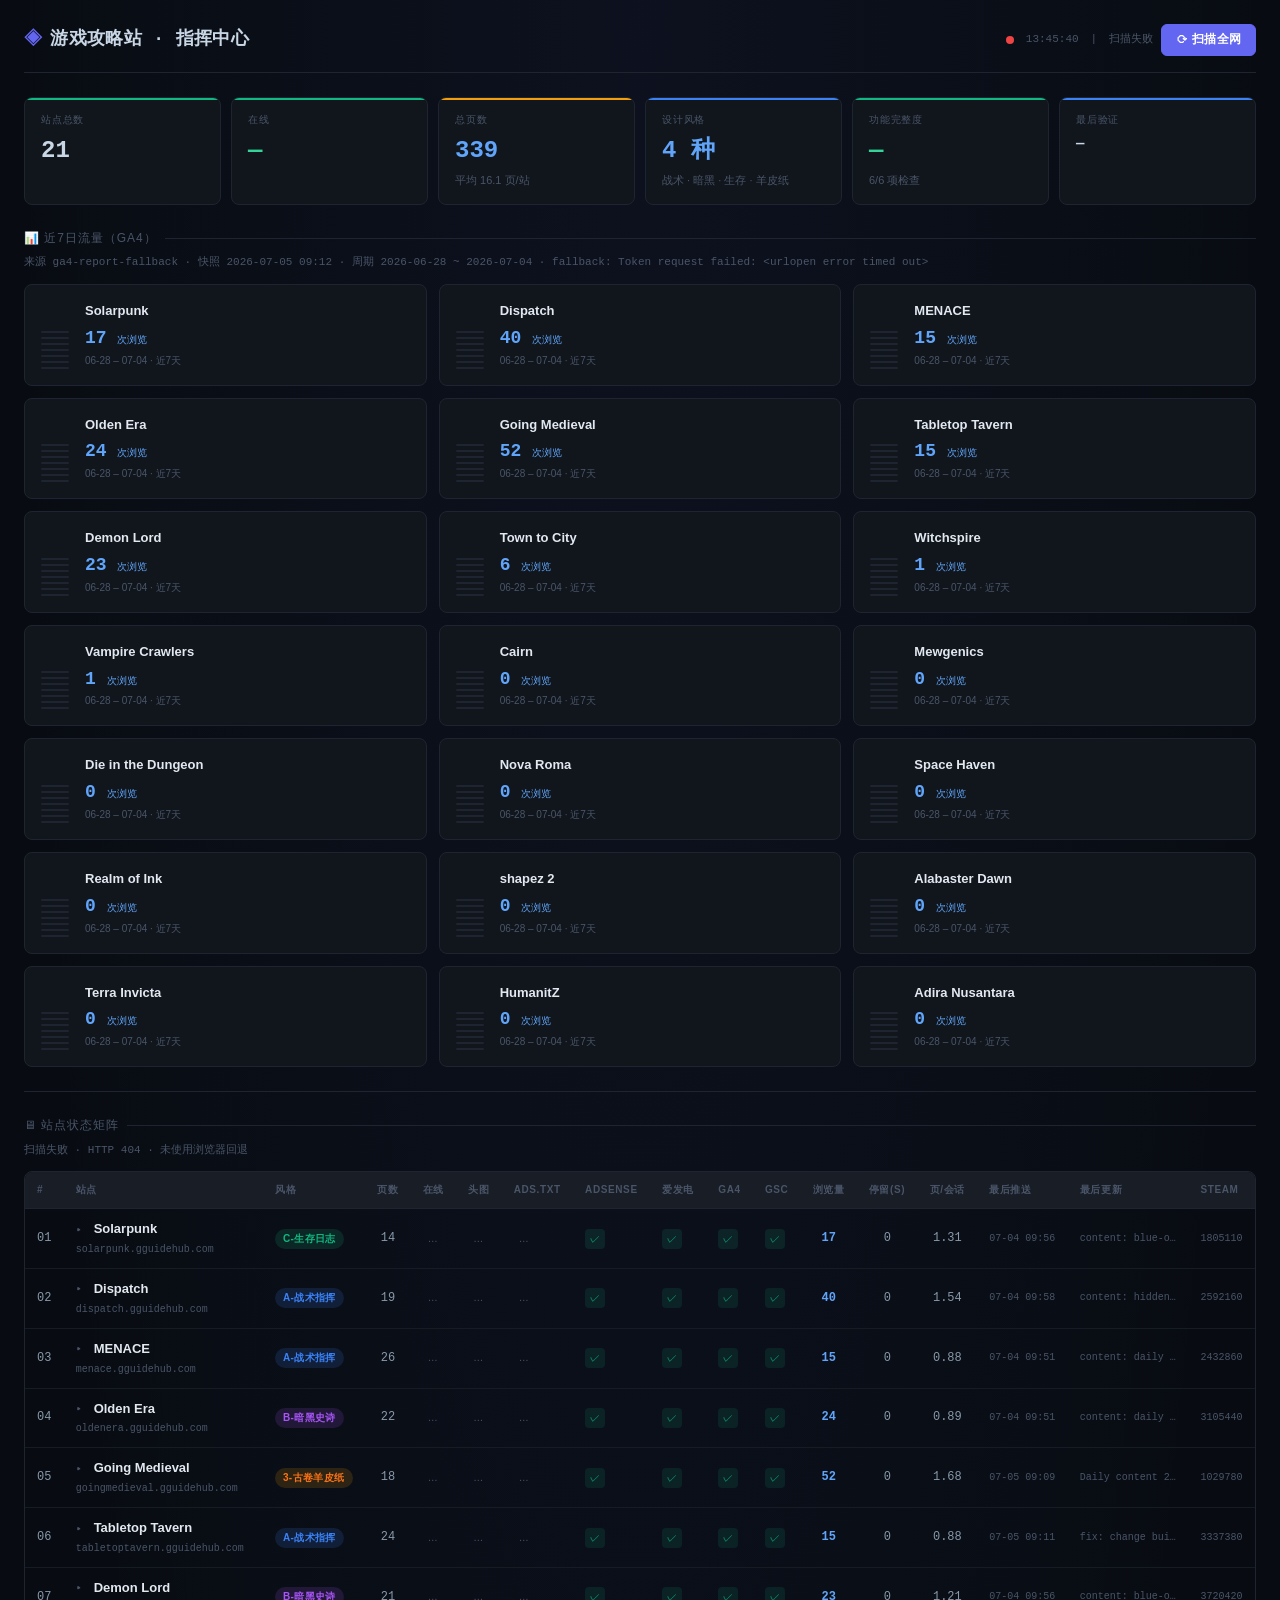
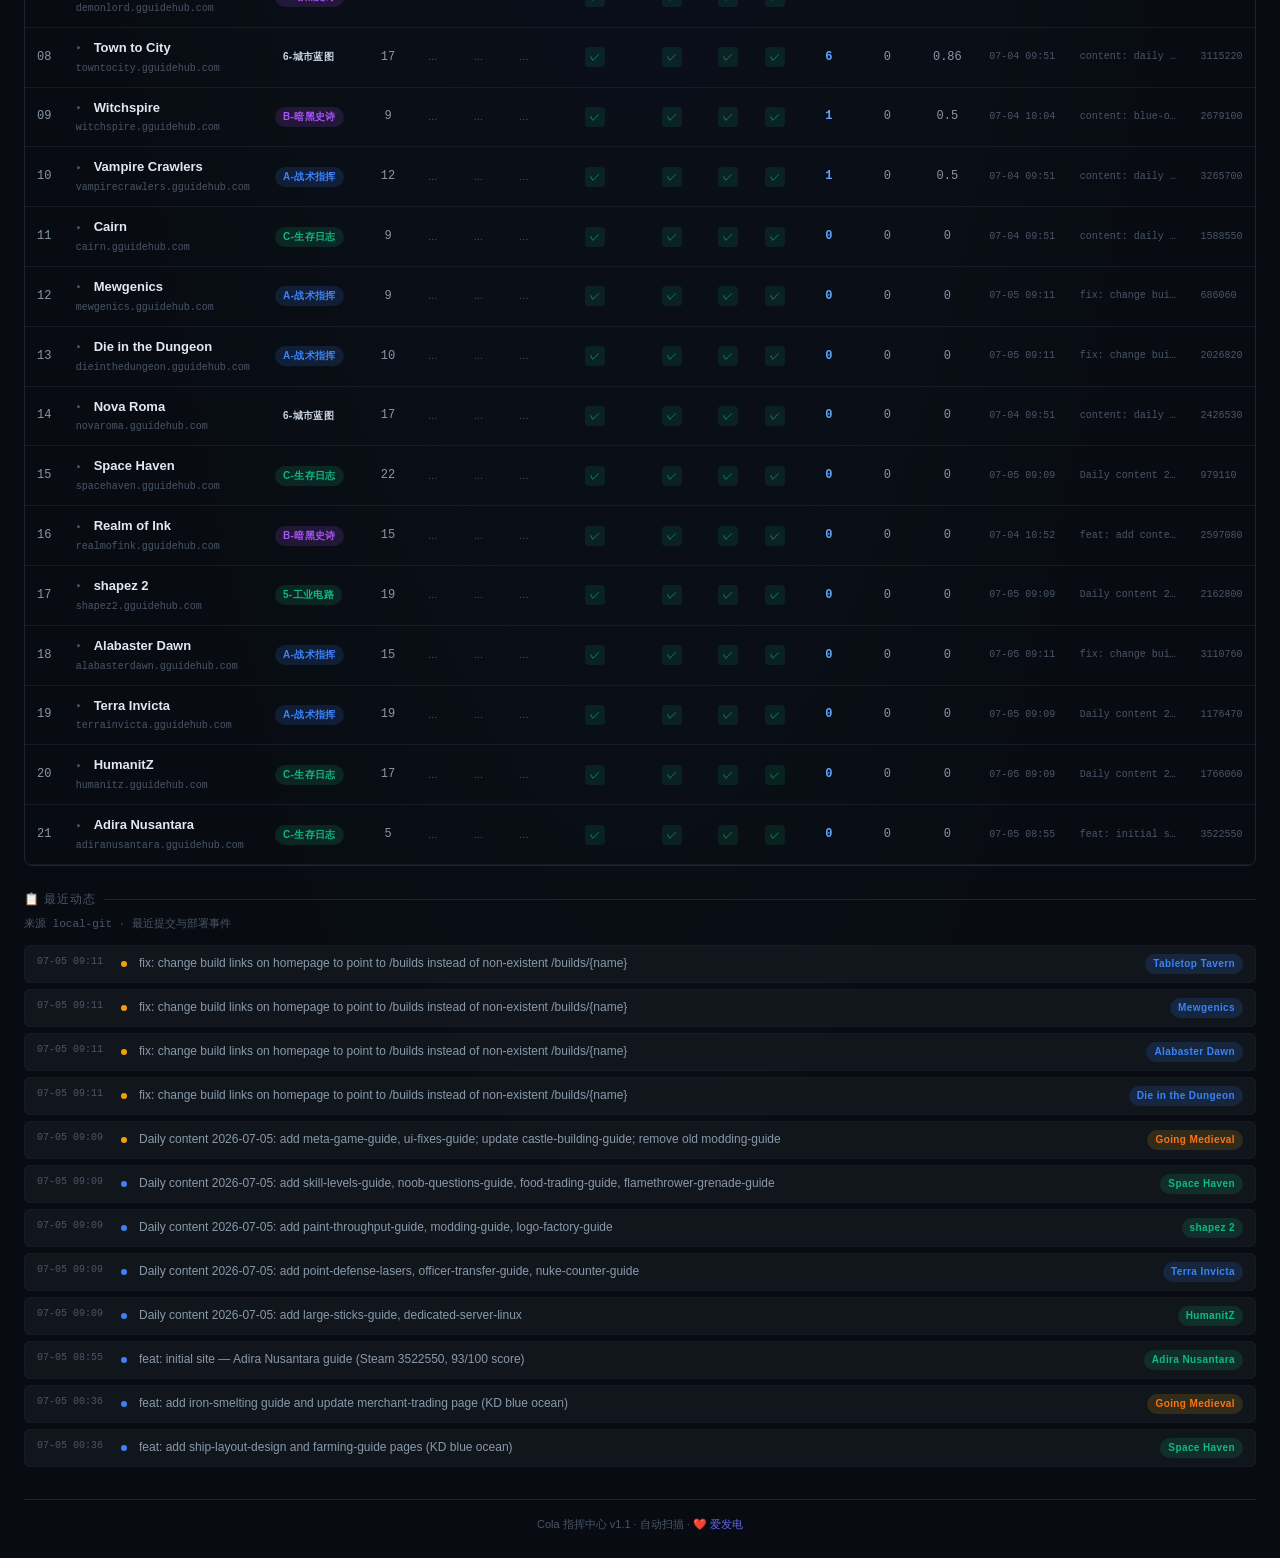
==== commit 01a3dc2b: "fix: prefer live dashboard data over snapshots" ====
--- a/index.html
+++ b/index.html
@@ -320,16 +320,16 @@
 let SITES = [];
 
 const SITE_API_ENDPOINTS = [
+  './api/sites',
   './sites.json',
-  './api/sites',
 ];
 const ANALYTICS_API_ENDPOINTS = [
+  './api/analytics',
   './analytics.json',
-  './api/analytics',
 ];
 const ACTIVITY_API_ENDPOINTS = [
+  './api/activity',
   './activity.json',
-  './api/activity',
 ];
 const SCAN_API_ENDPOINT = './api/site-status';
 let ANALYTICS = {
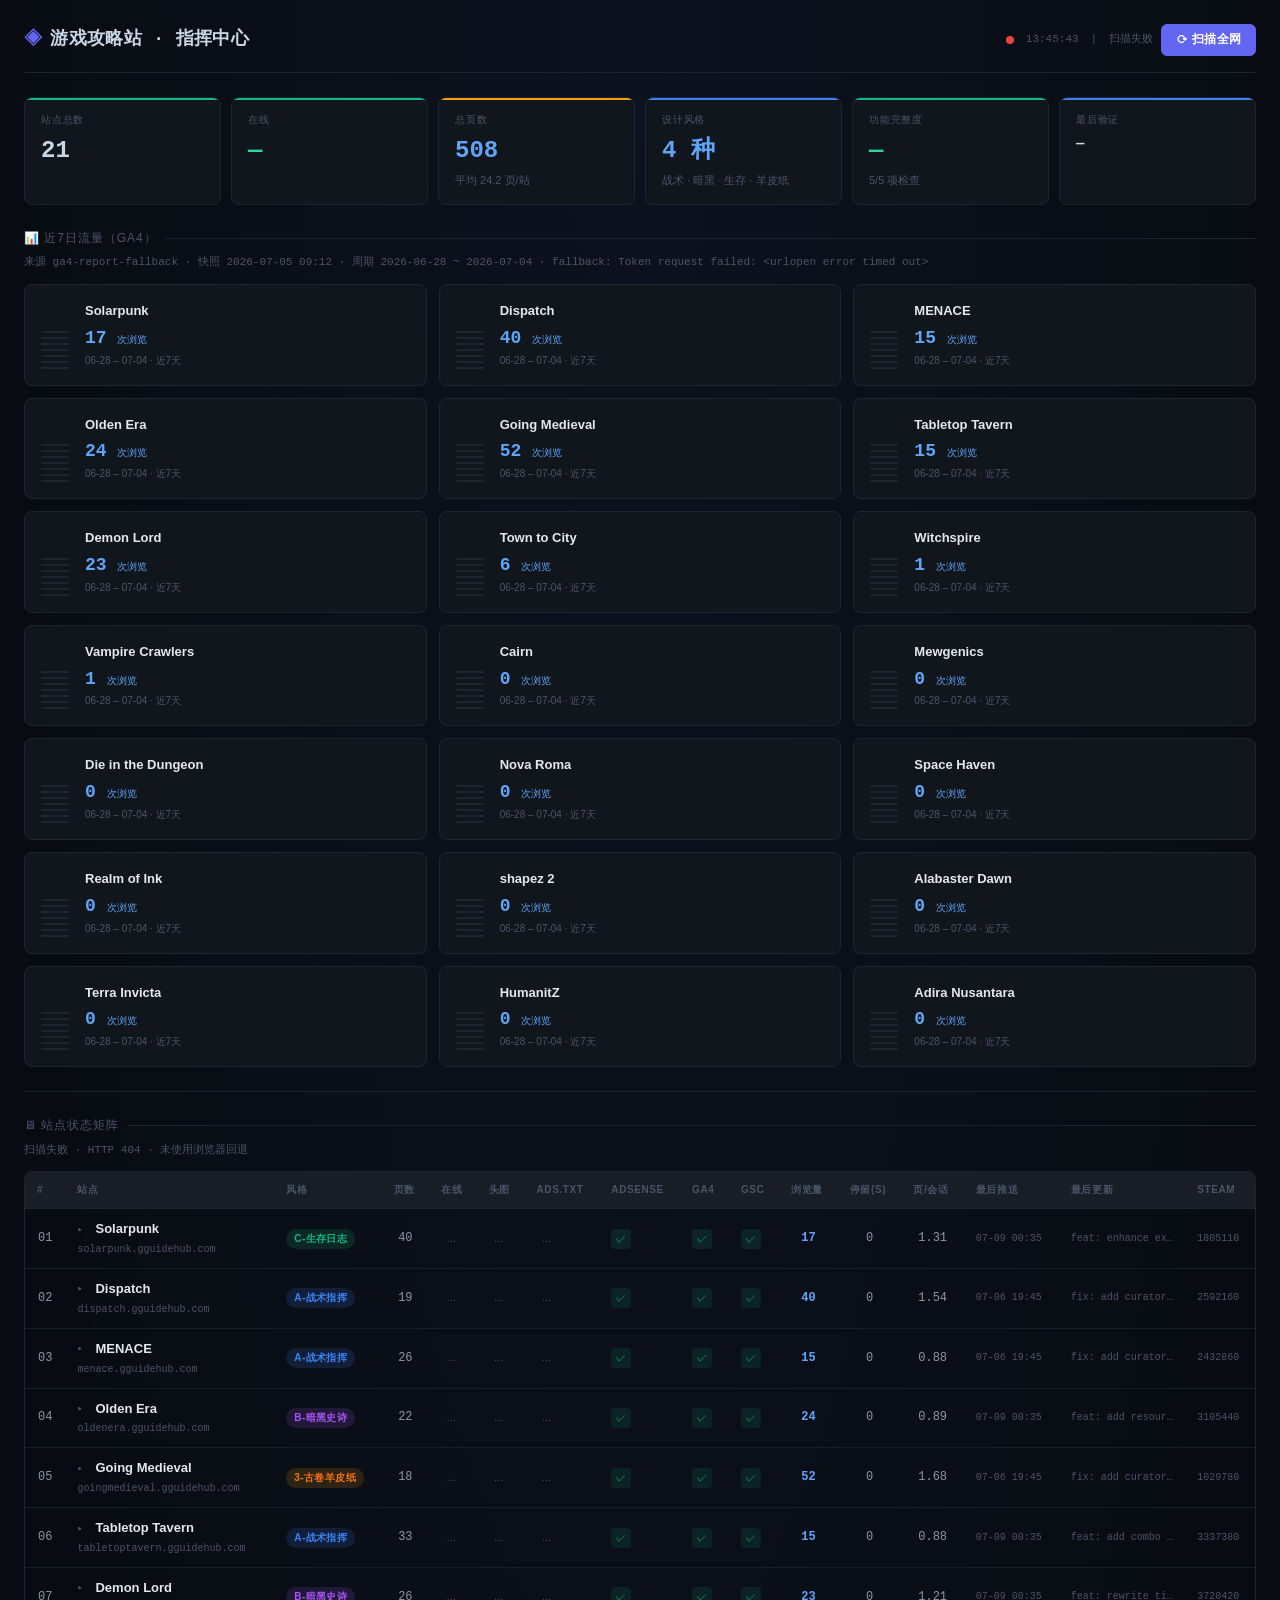
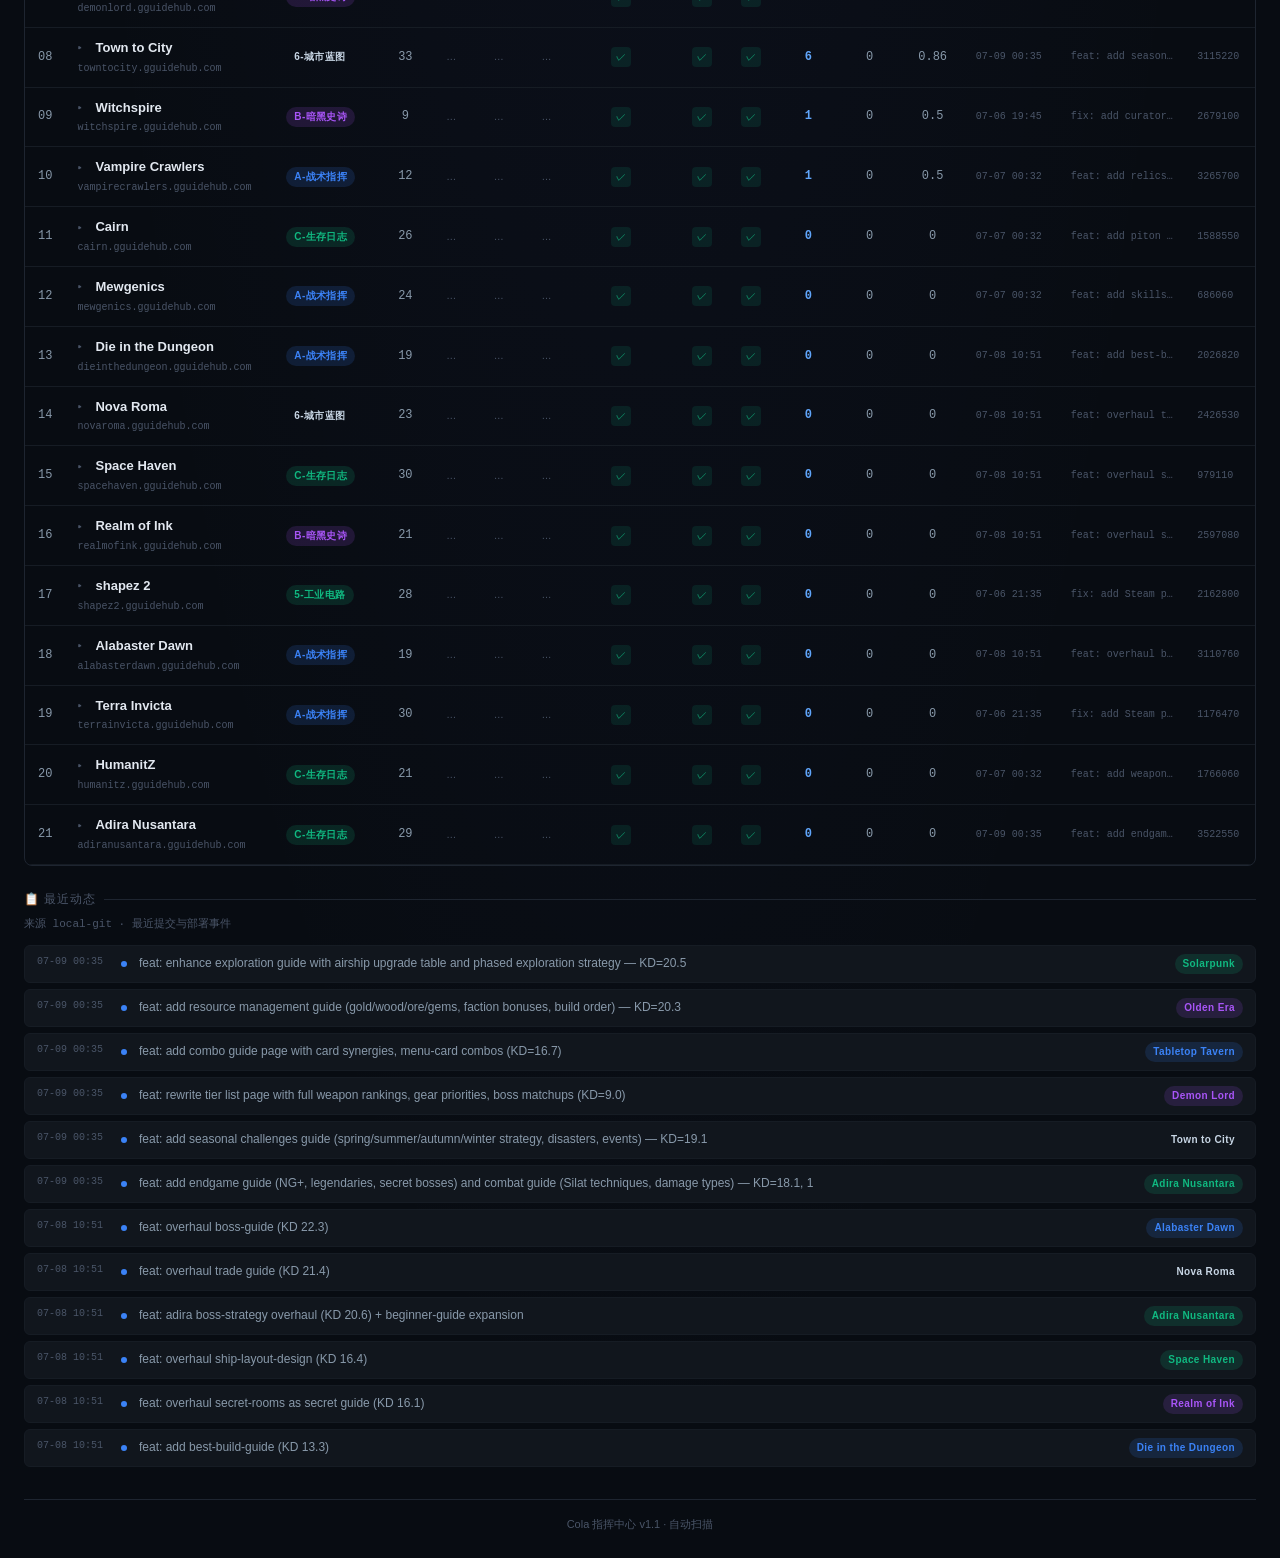
==== commit 980261b1: "feat: remove afdian checks and add daily refresh script" ====
--- a/index.html
+++ b/index.html
@@ -238,7 +238,7 @@
     </div>
     <div class="stat good">
       <div class="label">功能完整度</div><div class="value green" id="stat-complete">—</div>
-      <div class="sub">6/6 项检查</div>
+      <div class="sub">5/5 项检查</div>
     </div>
     <div class="stat info">
       <div class="label">最后验证</div><div class="value" style="font-size:0.875rem" id="stat-verified">—</div>
@@ -270,7 +270,7 @@
           <tr>
             <th>#</th><th>站点</th><th>风格</th><th>页数</th>
             <th>在线</th><th>头图</th><th>ads.txt</th>
-            <th>AdSense</th><th>爱发电</th><th>GA4</th><th>GSC</th>
+            <th>AdSense</th><th>GA4</th><th>GSC</th>
             <th>浏览量</th><th>停留(s)</th><th>页/会话</th>
             <th>最后推送</th><th>最后更新</th><th>Steam</th>
           </tr>
@@ -288,34 +288,34 @@
   </div>
 
   <footer style="text-align:center;margin-top:2rem;padding-top:1rem;border-top:1px solid var(--border);font-size:0.6875rem;color:var(--text-muted)">
-    Cola 指挥中心 v1.1 · 自动扫描 · <a href="https://afdian.com/a/gameguidehub" target="_blank" style="color:var(--accent);text-decoration:none">❤️ 爱发电</a>
+    Cola 指挥中心 v1.1 · 自动扫描
   </footer>
 </div>
 
 <script>
 // ── 站点数据 ──────────────────────────────────
 const DEFAULT_SITES = [
-  { id:1, name:'Solarpunk',      url:'https://solarpunk.gguidehub.com',     steam:1805110, pages:22, style:'C-生存日志',   styleTag:'style-c', feats:{adsense:1,adstxt:1,afdian:1,ga4:1,gsc:1}, push:'06-28 20:30', update:'Patch 1.0.3', eng:82, pps:1.45, launch:'6/23' },
-  { id:2, name:'Dispatch',       url:'https://dispatch.gguidehub.com',    steam:2592160, pages:16, style:'A-战术指挥',   styleTag:'style-a', feats:{adsense:1,adstxt:1,afdian:1,ga4:1,gsc:1}, push:'06-28 20:30', update:'Xbox夏季',   eng:662,pps:1.94, launch:'6/23' },
-  { id:3, name:'MENACE',         url:'https://menace.gguidehub.com',             steam:2432860, pages:19, style:'A-战术指挥',   styleTag:'style-a', feats:{adsense:1,adstxt:1,afdian:1,ga4:1,gsc:1}, push:'06-28 20:30', update:'Patch#4 SMG', eng:30, pps:0.88, launch:'6/23' },
-  { id:4, name:'Olden Era',      url:'https://oldenera.gguidehub.com',      steam:3105440, pages:24, style:'B-暗黑史诗',   styleTag:'style-b', feats:{adsense:1,adstxt:1,afdian:1,ga4:1,gsc:1}, push:'06-28 20:30', update:'Patch#8#9',  eng:14, pps:0.89, launch:'6/25' },
-  { id:5, name:'Going Medieval', url:'https://goingmedieval.gguidehub.com',     steam:1029780, pages:124,style:'3-古卷羊皮纸', styleTag:'style-3', feats:{adsense:1,adstxt:1,afdian:1,ga4:1,gsc:1}, push:'06-28 20:30', update:'v1.0.105',   eng:80, pps:1.68, launch:'6/25' },
-  { id:6, name:'Tabletop Tavern',url:'https://tabletoptavern.gguidehub.com',   steam:3337380, pages:17, style:'A-战术指挥',   styleTag:'style-a', feats:{adsense:1,adstxt:1,afdian:1,ga4:1,gsc:1}, push:'06-28 20:30', update:'v1.6.23',    eng:20, pps:0.88, launch:'6/25' },
-  { id:7, name:'Demon Lord',     url:'https://demonlord.gguidehub.com',         steam:3720420, pages:13, style:'B-暗黑史诗',   styleTag:'style-b', feats:{adsense:1,adstxt:1,afdian:1,ga4:1,gsc:1}, push:'06-28 20:30', update:'5月汇总',    eng:63, pps:1.20, launch:'6/25' },
-  { id:8, name:'Town to City',  url:'https://towntocity.gguidehub.com',       steam:3115220, pages:17, style:'6-城市蓝图',   styleTag:'style-6', feats:{adsense:1,adstxt:1,afdian:1,ga4:1,gsc:1}, push:'06-28 20:30', update:'v0.7.4e',    eng:5,  pps:0.86, launch:'6/25' },
-  { id:9, name:'Witchspire',    url:'https://witchspire.gguidehub.com',         steam:2679100, pages:11, style:'B-暗黑史诗',   styleTag:'style-b', feats:{adsense:1,adstxt:1,afdian:1,ga4:1,gsc:1}, push:'06-28 20:30', update:'Patch 0.1.3', eng:0,  pps:0.50, launch:'6/26' },
-  { id:10,name:'Vampire Crawlers',url:'https://vampirecrawlers.gguidehub.com',  steam:3265700, pages:14, style:'A-战术指挥',   styleTag:'style-a', feats:{adsense:1,adstxt:1,afdian:1,ga4:1,gsc:1}, push:'06-28 20:30', update:'v1.0',       eng:0,  pps:0.50, launch:'6/26' },
-  { id:11,name:'Cairn',          url:'https://cairn.gguidehub.com',             steam:1588550, pages:18, style:'C-生存日志',   styleTag:'style-c', feats:{adsense:1,adstxt:1,afdian:1,ga4:1,gsc:1}, push:'06-28 20:30', update:'v1.0.5',     eng:11, pps:0.85, launch:'6/26' },
-  { id:12,name:'Mewgenics',      url:'https://mewgenics.gguidehub.com',        steam:686060,  pages:19, style:'A-战术指挥',   styleTag:'style-a', feats:{adsense:1,adstxt:1,afdian:1,ga4:1,gsc:1}, push:'06-28 20:30', update:'v1.0',       eng:15, pps:0.80, launch:'6/26' },
-  { id:13,name:'Nova Roma',      url:'https://novaroma.gguidehub.com',         steam:2426530, pages:21, style:'6-城市蓝图',   styleTag:'style-6', feats:{adsense:1,adstxt:1,afdian:1,ga4:1,gsc:1}, push:'06-28 20:30', update:'v0.4.1',     eng:52, pps:0.92, launch:'6/26' },
-  { id:14,name:'Die in the Dungeon',url:'https://dieinthedungeon.gguidehub.com',steam:2026820,pages:24, style:'A-战术指挥',   styleTag:'style-a', feats:{adsense:1,adstxt:1,afdian:1,ga4:1,gsc:1}, push:'06-28 20:30', update:'v1.0.4',     eng:18, pps:0.88, launch:'6/26' },
-  { id:15,name:'Space Haven',     url:'https://spacehaven.gguidehub.com',      steam:979110,  pages:8,  style:'C-生存日志',   styleTag:'style-c', feats:{adsense:1,adstxt:1,afdian:1,ga4:1,gsc:0}, push:'07-02 15:00', update:'v1.0.3',     eng:0,  pps:0,    launch:'7/2' },
-  { id:16,name:'Realm of Ink',    url:'https://realmofink.gguidehub.com',     steam:2597080, pages:8,  style:'B-暗黑史诗',   styleTag:'style-b', feats:{adsense:1,adstxt:1,afdian:1,ga4:1,gsc:0}, push:'07-02 15:00', update:'v1.0.2',     eng:0,  pps:0,    launch:'7/2' },
-  { id:17,name:'shapez 2',        url:'https://shapez2.gguidehub.com',       steam:2162800, pages:8,  style:'5-工业电路',   styleTag:'style-c', feats:{adsense:1,adstxt:1,afdian:1,ga4:1,gsc:0}, push:'07-02 15:00', update:'v1.0',       eng:0,  pps:0,    launch:'7/2' },
-  { id:18,name:'Alabaster Dawn',  url:'https://alabasterdawn.gguidehub.com',   steam:3110760, pages:8,  style:'A-战术指挥',   styleTag:'style-a', feats:{adsense:1,adstxt:1,afdian:1,ga4:1,gsc:0}, push:'07-02 15:00', update:'EA 0.3',     eng:0,  pps:0,    launch:'7/2' },
-  { id:19,name:'Terra Invicta',  url:'https://terrainvicta.gguidehub.com',    steam:1176470, pages:8,  style:'A-战术指挥',   styleTag:'style-a', feats:{adsense:1,adstxt:1,afdian:1,ga4:1,gsc:0}, push:'07-02 15:00', update:'v1.0.3',     eng:0,  pps:0,    launch:'7/2' },
-  { id:20,name:'HumanitZ',        url:'https://humanitz.gguidehub.com',       steam:1766060, pages:8,  style:'C-生存日志',   styleTag:'style-c', feats:{adsense:1,adstxt:1,afdian:1,ga4:1,gsc:0}, push:'07-02 15:00', update:'v1.0.2',     eng:0,  pps:0,    launch:'7/2' },
-  { id:21,name:'Adira Nusantara', url:'https://adiranusantara.gguidehub.com', steam:3522550, pages:5,  style:'C-生存日志',   styleTag:'style-c', feats:{adsense:1,adstxt:1,afdian:1,ga4:1,gsc:1}, push:'07-05 08:55', update:'feat: initial site', eng:0,  pps:0,    launch:'7/5' },
+  { id:1, name:'Solarpunk',      url:'https://solarpunk.gguidehub.com',     steam:1805110, pages:22, style:'C-生存日志',   styleTag:'style-c', feats:{adsense:1,adstxt:1,ga4:1,gsc:1}, push:'06-28 20:30', update:'Patch 1.0.3', eng:82, pps:1.45, launch:'6/23' },
+  { id:2, name:'Dispatch',       url:'https://dispatch.gguidehub.com',    steam:2592160, pages:16, style:'A-战术指挥',   styleTag:'style-a', feats:{adsense:1,adstxt:1,ga4:1,gsc:1}, push:'06-28 20:30', update:'Xbox夏季',   eng:662,pps:1.94, launch:'6/23' },
+  { id:3, name:'MENACE',         url:'https://menace.gguidehub.com',             steam:2432860, pages:19, style:'A-战术指挥',   styleTag:'style-a', feats:{adsense:1,adstxt:1,ga4:1,gsc:1}, push:'06-28 20:30', update:'Patch#4 SMG', eng:30, pps:0.88, launch:'6/23' },
+  { id:4, name:'Olden Era',      url:'https://oldenera.gguidehub.com',      steam:3105440, pages:24, style:'B-暗黑史诗',   styleTag:'style-b', feats:{adsense:1,adstxt:1,ga4:1,gsc:1}, push:'06-28 20:30', update:'Patch#8#9',  eng:14, pps:0.89, launch:'6/25' },
+  { id:5, name:'Going Medieval', url:'https://goingmedieval.gguidehub.com',     steam:1029780, pages:124,style:'3-古卷羊皮纸', styleTag:'style-3', feats:{adsense:1,adstxt:1,ga4:1,gsc:1}, push:'06-28 20:30', update:'v1.0.105',   eng:80, pps:1.68, launch:'6/25' },
+  { id:6, name:'Tabletop Tavern',url:'https://tabletoptavern.gguidehub.com',   steam:3337380, pages:17, style:'A-战术指挥',   styleTag:'style-a', feats:{adsense:1,adstxt:1,ga4:1,gsc:1}, push:'06-28 20:30', update:'v1.6.23',    eng:20, pps:0.88, launch:'6/25' },
+  { id:7, name:'Demon Lord',     url:'https://demonlord.gguidehub.com',         steam:3720420, pages:13, style:'B-暗黑史诗',   styleTag:'style-b', feats:{adsense:1,adstxt:1,ga4:1,gsc:1}, push:'06-28 20:30', update:'5月汇总',    eng:63, pps:1.20, launch:'6/25' },
+  { id:8, name:'Town to City',  url:'https://towntocity.gguidehub.com',       steam:3115220, pages:17, style:'6-城市蓝图',   styleTag:'style-6', feats:{adsense:1,adstxt:1,ga4:1,gsc:1}, push:'06-28 20:30', update:'v0.7.4e',    eng:5,  pps:0.86, launch:'6/25' },
+  { id:9, name:'Witchspire',    url:'https://witchspire.gguidehub.com',         steam:2679100, pages:11, style:'B-暗黑史诗',   styleTag:'style-b', feats:{adsense:1,adstxt:1,ga4:1,gsc:1}, push:'06-28 20:30', update:'Patch 0.1.3', eng:0,  pps:0.50, launch:'6/26' },
+  { id:10,name:'Vampire Crawlers',url:'https://vampirecrawlers.gguidehub.com',  steam:3265700, pages:14, style:'A-战术指挥',   styleTag:'style-a', feats:{adsense:1,adstxt:1,ga4:1,gsc:1}, push:'06-28 20:30', update:'v1.0',       eng:0,  pps:0.50, launch:'6/26' },
+  { id:11,name:'Cairn',          url:'https://cairn.gguidehub.com',             steam:1588550, pages:18, style:'C-生存日志',   styleTag:'style-c', feats:{adsense:1,adstxt:1,ga4:1,gsc:1}, push:'06-28 20:30', update:'v1.0.5',     eng:11, pps:0.85, launch:'6/26' },
+  { id:12,name:'Mewgenics',      url:'https://mewgenics.gguidehub.com',        steam:686060,  pages:19, style:'A-战术指挥',   styleTag:'style-a', feats:{adsense:1,adstxt:1,ga4:1,gsc:1}, push:'06-28 20:30', update:'v1.0',       eng:15, pps:0.80, launch:'6/26' },
+  { id:13,name:'Nova Roma',      url:'https://novaroma.gguidehub.com',         steam:2426530, pages:21, style:'6-城市蓝图',   styleTag:'style-6', feats:{adsense:1,adstxt:1,ga4:1,gsc:1}, push:'06-28 20:30', update:'v0.4.1',     eng:52, pps:0.92, launch:'6/26' },
+  { id:14,name:'Die in the Dungeon',url:'https://dieinthedungeon.gguidehub.com',steam:2026820,pages:24, style:'A-战术指挥',   styleTag:'style-a', feats:{adsense:1,adstxt:1,ga4:1,gsc:1}, push:'06-28 20:30', update:'v1.0.4',     eng:18, pps:0.88, launch:'6/26' },
+  { id:15,name:'Space Haven',     url:'https://spacehaven.gguidehub.com',      steam:979110,  pages:8,  style:'C-生存日志',   styleTag:'style-c', feats:{adsense:1,adstxt:1,ga4:1,gsc:0}, push:'07-02 15:00', update:'v1.0.3',     eng:0,  pps:0,    launch:'7/2' },
+  { id:16,name:'Realm of Ink',    url:'https://realmofink.gguidehub.com',     steam:2597080, pages:8,  style:'B-暗黑史诗',   styleTag:'style-b', feats:{adsense:1,adstxt:1,ga4:1,gsc:0}, push:'07-02 15:00', update:'v1.0.2',     eng:0,  pps:0,    launch:'7/2' },
+  { id:17,name:'shapez 2',        url:'https://shapez2.gguidehub.com',       steam:2162800, pages:8,  style:'5-工业电路',   styleTag:'style-c', feats:{adsense:1,adstxt:1,ga4:1,gsc:0}, push:'07-02 15:00', update:'v1.0',       eng:0,  pps:0,    launch:'7/2' },
+  { id:18,name:'Alabaster Dawn',  url:'https://alabasterdawn.gguidehub.com',   steam:3110760, pages:8,  style:'A-战术指挥',   styleTag:'style-a', feats:{adsense:1,adstxt:1,ga4:1,gsc:0}, push:'07-02 15:00', update:'EA 0.3',     eng:0,  pps:0,    launch:'7/2' },
+  { id:19,name:'Terra Invicta',  url:'https://terrainvicta.gguidehub.com',    steam:1176470, pages:8,  style:'A-战术指挥',   styleTag:'style-a', feats:{adsense:1,adstxt:1,ga4:1,gsc:0}, push:'07-02 15:00', update:'v1.0.3',     eng:0,  pps:0,    launch:'7/2' },
+  { id:20,name:'HumanitZ',        url:'https://humanitz.gguidehub.com',       steam:1766060, pages:8,  style:'C-生存日志',   styleTag:'style-c', feats:{adsense:1,adstxt:1,ga4:1,gsc:0}, push:'07-02 15:00', update:'v1.0.2',     eng:0,  pps:0,    launch:'7/2' },
+  { id:21,name:'Adira Nusantara', url:'https://adiranusantara.gguidehub.com', steam:3522550, pages:5,  style:'C-生存日志',   styleTag:'style-c', feats:{adsense:1,adstxt:1,ga4:1,gsc:1}, push:'07-05 08:55', update:'feat: initial site', eng:0,  pps:0,    launch:'7/5' },
 ];
 let SITES = [];
 
@@ -365,7 +365,6 @@
     feats: {
       adsense: 1,
       adstxt: 1,
-      afdian: 1,
       ga4: 1,
       gsc: 1,
       ...(site.feats || {}),
@@ -554,7 +553,6 @@
     <td><span class="${hCls}">${h}</span></td>
     <td><span class="${aCls}">${a}</span></td>
     <td><span class="${CLS(f.adsense,false)}">${f.adsense?ICONS.pass:ICONS.fail}</span></td>
-    <td><span class="${CLS(f.afdian,false)}">${f.afdian?ICONS.pass:ICONS.fail}</span></td>
     <td><span class="${CLS(f.ga4,false)}">${f.ga4?ICONS.pass:ICONS.fail}</span></td>
     <td><span class="${CLS(f.gsc,false)}">${f.gsc?ICONS.pass:ICONS.fail}</span></td>
     <td class="num" style="font-weight:700;color:var(--blue-text)">${stats?.totalViews||0}</td>
@@ -565,7 +563,7 @@
     <td class="muted"><a href="https://store.steampowered.com/app/${site.steam}" target="_blank" style="color:var(--text-muted);text-decoration:none">${site.steam}</a></td>
   </tr>
   <tr class="expand-row" data-expand-host="${siteHost(site)}">
-    <td colspan="17">${renderTopPagesForHost(siteHost(site))}</td>
+    <td colspan="16">${renderTopPagesForHost(siteHost(site))}</td>
   </tr>`;
 }
 
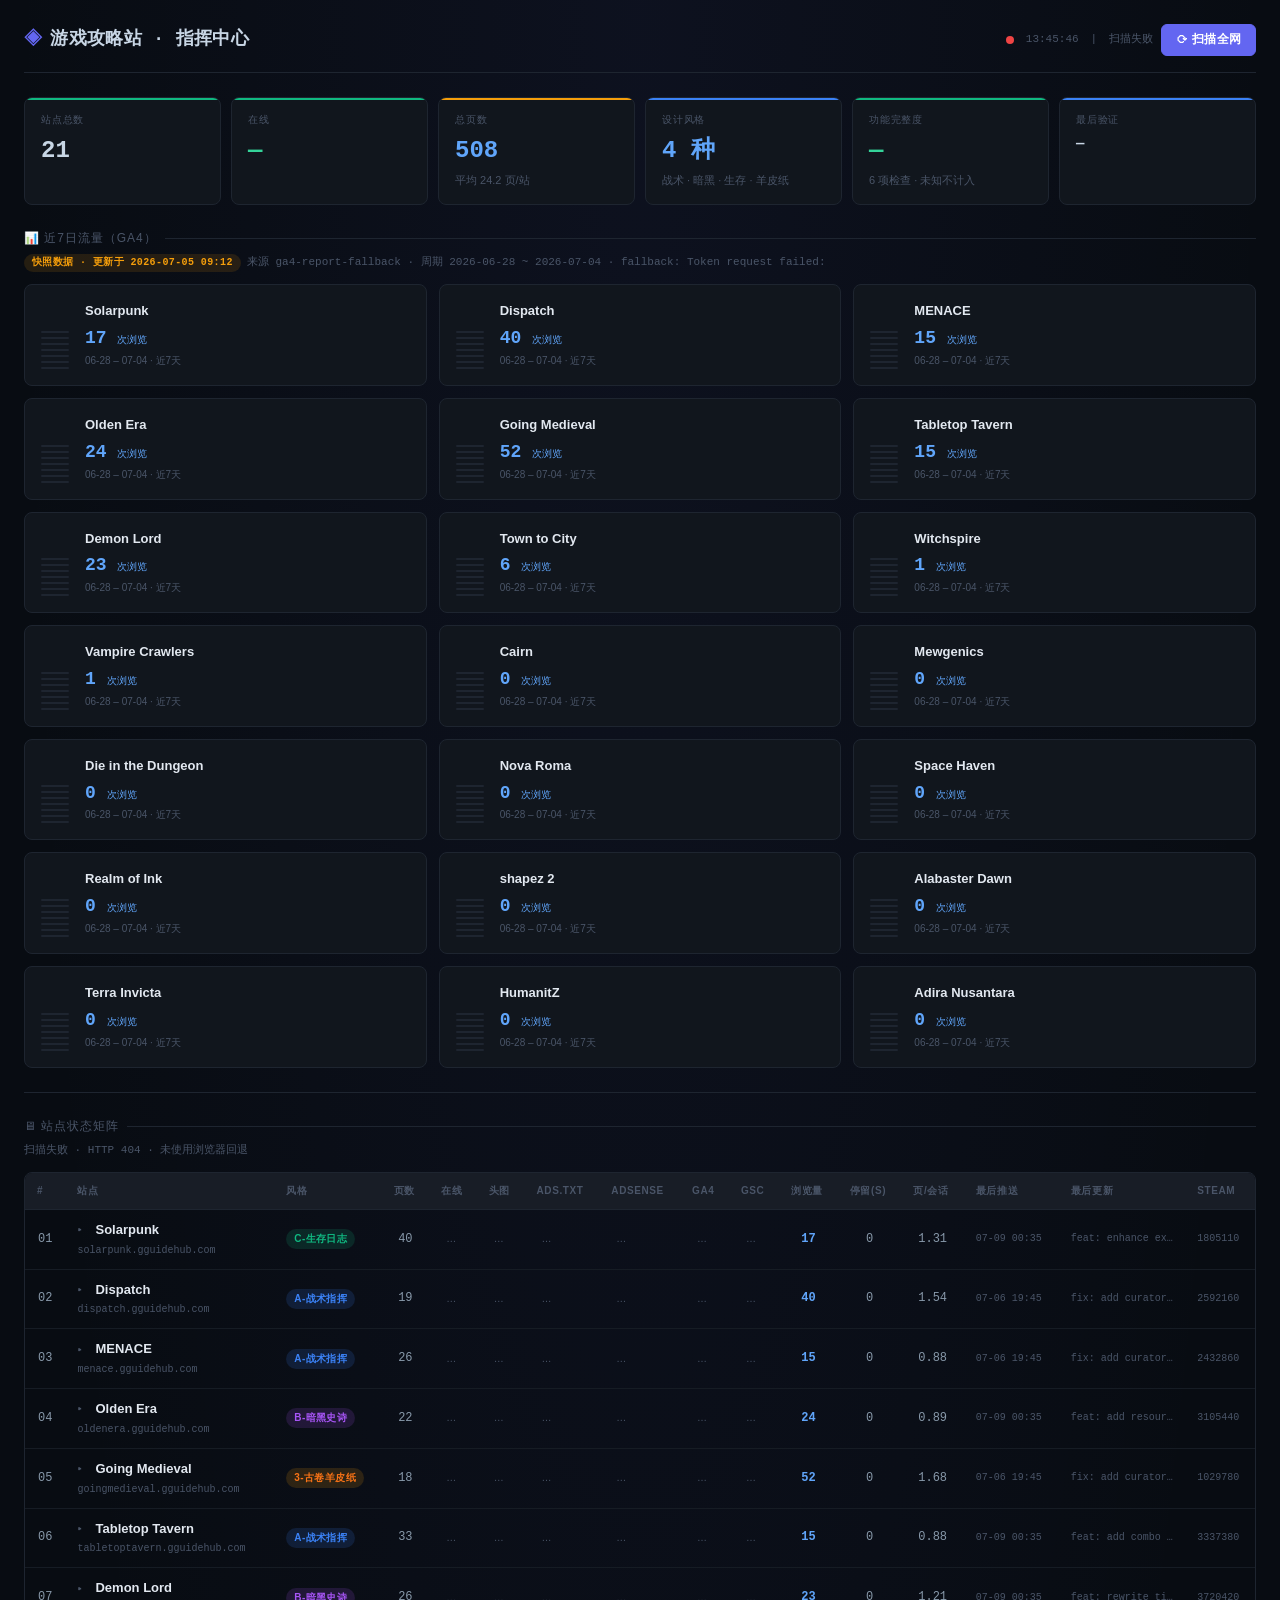
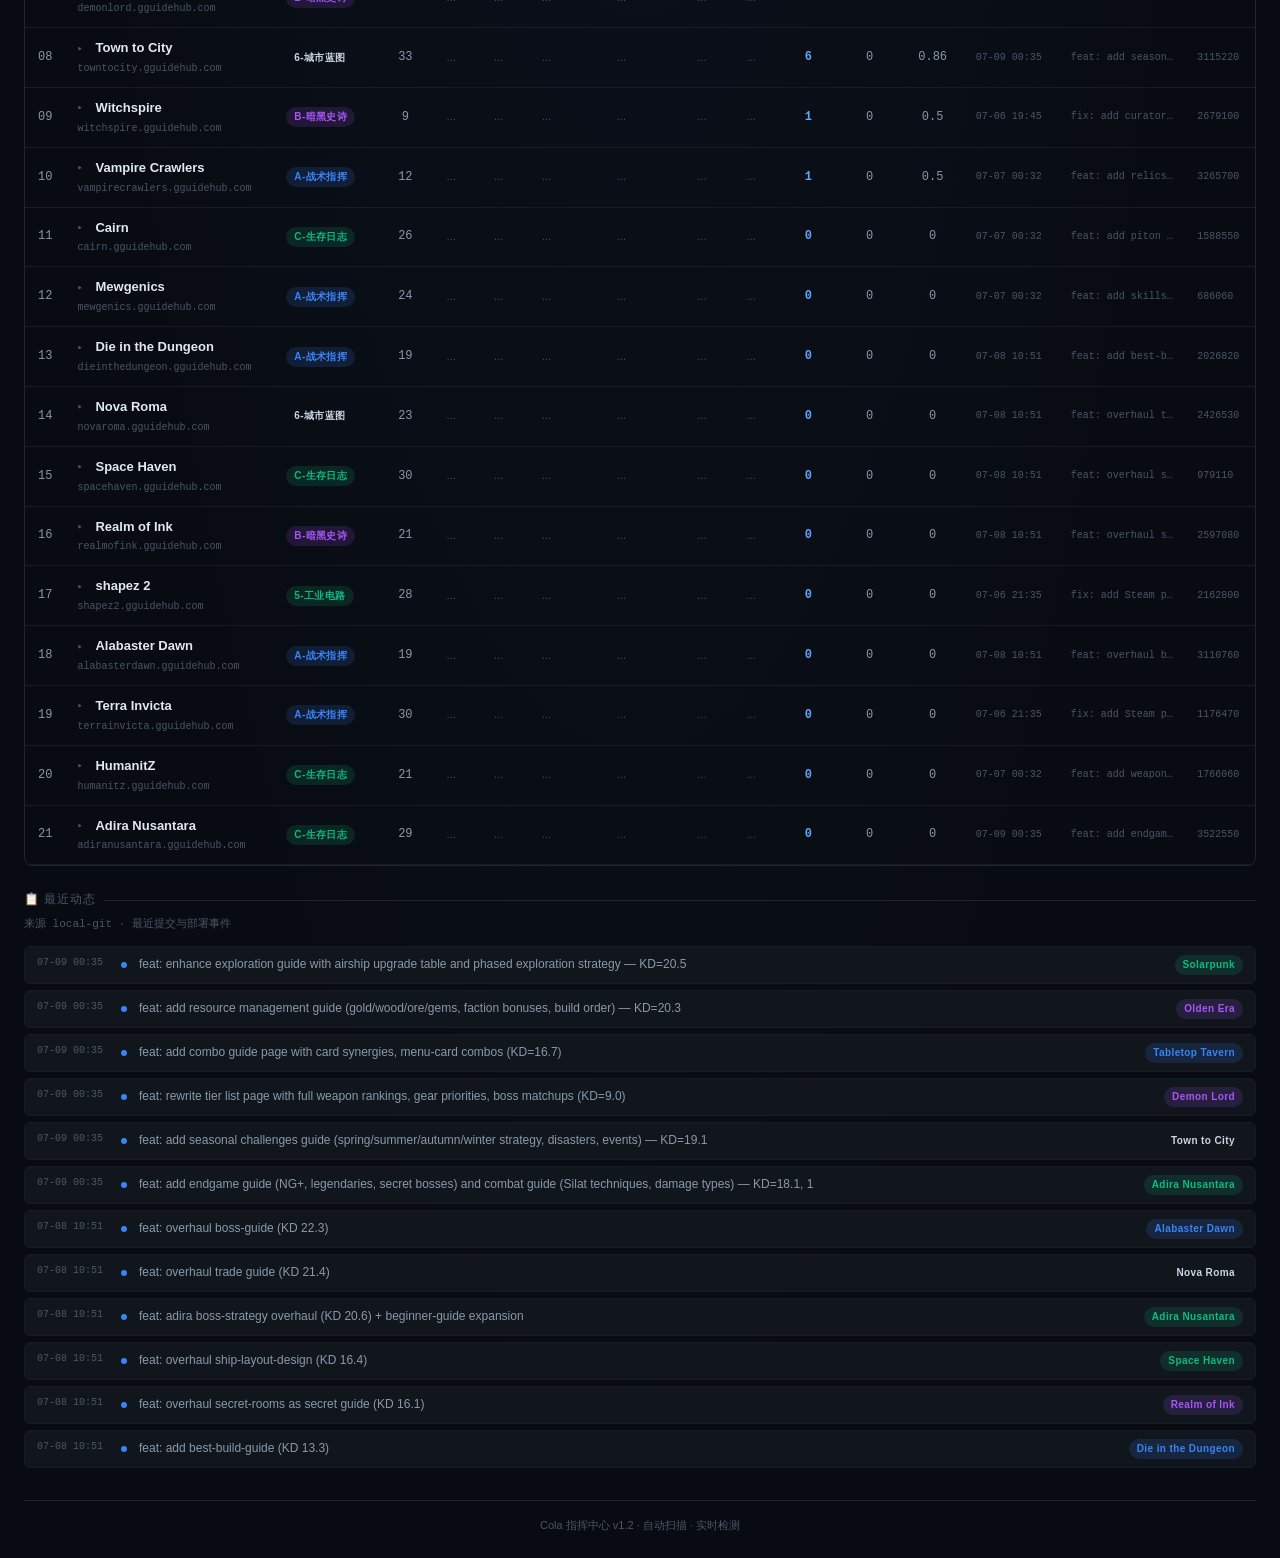
==== commit c5ecd423: "feat: real GA4 live query, real feature detection, key-based scan merge - api/analytics.js: runtime " ====
--- a/index.html
+++ b/index.html
@@ -87,6 +87,12 @@
     color:var(--text-muted);
     font-family:'SF Mono',monospace;
   }
+  .src-badge {
+    display:inline-block; padding:0.0625rem 0.5rem; border-radius:1rem;
+    font-size:0.625rem; font-weight:700; letter-spacing:0.04em; margin-right:0.375rem;
+  }
+  .src-badge.live { background:var(--green-bg); color:var(--green-text); }
+  .src-badge.snapshot { background:var(--yellow-bg); color:var(--yellow); }
 
   /* Table */
   .table-wrap { overflow-x:auto; border:1px solid var(--border); border-radius:0.5rem; }
@@ -141,6 +147,7 @@
   .check.pass { background:var(--green-bg); color:var(--green); }
   .check.fail { background:var(--red-bg); color:var(--red); }
   .check.wait { color:var(--text-muted); }
+  .check.unknown { background:var(--bg-elevated); color:var(--text-muted); border:1px dashed var(--border); }
   .check.live-check { animation:fadeIn 0.5s; }
   @keyframes fadeIn { from{opacity:0;transform:scale(0.8)} to{opacity:1;transform:scale(1)} }
 
@@ -179,6 +186,7 @@
   .feed-item .dot.update { background:var(--blue); }
   .feed-item .dot.launch { background:var(--green); }
   .feed-item .dot.fix { background:var(--yellow); }
+  .feed-item .dot.push { background:var(--purple); }
   .feed-item .time { font-size:0.625rem; color:var(--text-muted); white-space:nowrap; min-width:4.5rem; font-family:'SF Mono',monospace; }
   .feed-item .msg { color:var(--text-secondary); flex:1; }
   .feed-item .site-tag { font-size:0.625rem; font-weight:600; }
@@ -238,7 +246,7 @@
     </div>
     <div class="stat good">
       <div class="label">功能完整度</div><div class="value green" id="stat-complete">—</div>
-      <div class="sub">5/5 项检查</div>
+      <div class="sub" id="stat-complete-sub">6 项检查 · 未知不计入</div>
     </div>
     <div class="stat info">
       <div class="label">最后验证</div><div class="value" style="font-size:0.875rem" id="stat-verified">—</div>
@@ -288,35 +296,15 @@
   </div>
 
   <footer style="text-align:center;margin-top:2rem;padding-top:1rem;border-top:1px solid var(--border);font-size:0.6875rem;color:var(--text-muted)">
-    Cola 指挥中心 v1.1 · 自动扫描
+    Cola 指挥中心 v1.2 · 自动扫描 · 实时检测
   </footer>
 </div>
 
 <script>
 // ── 站点数据 ──────────────────────────────────
-const DEFAULT_SITES = [
-  { id:1, name:'Solarpunk',      url:'https://solarpunk.gguidehub.com',     steam:1805110, pages:22, style:'C-生存日志',   styleTag:'style-c', feats:{adsense:1,adstxt:1,ga4:1,gsc:1}, push:'06-28 20:30', update:'Patch 1.0.3', eng:82, pps:1.45, launch:'6/23' },
-  { id:2, name:'Dispatch',       url:'https://dispatch.gguidehub.com',    steam:2592160, pages:16, style:'A-战术指挥',   styleTag:'style-a', feats:{adsense:1,adstxt:1,ga4:1,gsc:1}, push:'06-28 20:30', update:'Xbox夏季',   eng:662,pps:1.94, launch:'6/23' },
-  { id:3, name:'MENACE',         url:'https://menace.gguidehub.com',             steam:2432860, pages:19, style:'A-战术指挥',   styleTag:'style-a', feats:{adsense:1,adstxt:1,ga4:1,gsc:1}, push:'06-28 20:30', update:'Patch#4 SMG', eng:30, pps:0.88, launch:'6/23' },
-  { id:4, name:'Olden Era',      url:'https://oldenera.gguidehub.com',      steam:3105440, pages:24, style:'B-暗黑史诗',   styleTag:'style-b', feats:{adsense:1,adstxt:1,ga4:1,gsc:1}, push:'06-28 20:30', update:'Patch#8#9',  eng:14, pps:0.89, launch:'6/25' },
-  { id:5, name:'Going Medieval', url:'https://goingmedieval.gguidehub.com',     steam:1029780, pages:124,style:'3-古卷羊皮纸', styleTag:'style-3', feats:{adsense:1,adstxt:1,ga4:1,gsc:1}, push:'06-28 20:30', update:'v1.0.105',   eng:80, pps:1.68, launch:'6/25' },
-  { id:6, name:'Tabletop Tavern',url:'https://tabletoptavern.gguidehub.com',   steam:3337380, pages:17, style:'A-战术指挥',   styleTag:'style-a', feats:{adsense:1,adstxt:1,ga4:1,gsc:1}, push:'06-28 20:30', update:'v1.6.23',    eng:20, pps:0.88, launch:'6/25' },
-  { id:7, name:'Demon Lord',     url:'https://demonlord.gguidehub.com',         steam:3720420, pages:13, style:'B-暗黑史诗',   styleTag:'style-b', feats:{adsense:1,adstxt:1,ga4:1,gsc:1}, push:'06-28 20:30', update:'5月汇总',    eng:63, pps:1.20, launch:'6/25' },
-  { id:8, name:'Town to City',  url:'https://towntocity.gguidehub.com',       steam:3115220, pages:17, style:'6-城市蓝图',   styleTag:'style-6', feats:{adsense:1,adstxt:1,ga4:1,gsc:1}, push:'06-28 20:30', update:'v0.7.4e',    eng:5,  pps:0.86, launch:'6/25' },
-  { id:9, name:'Witchspire',    url:'https://witchspire.gguidehub.com',         steam:2679100, pages:11, style:'B-暗黑史诗',   styleTag:'style-b', feats:{adsense:1,adstxt:1,ga4:1,gsc:1}, push:'06-28 20:30', update:'Patch 0.1.3', eng:0,  pps:0.50, launch:'6/26' },
-  { id:10,name:'Vampire Crawlers',url:'https://vampirecrawlers.gguidehub.com',  steam:3265700, pages:14, style:'A-战术指挥',   styleTag:'style-a', feats:{adsense:1,adstxt:1,ga4:1,gsc:1}, push:'06-28 20:30', update:'v1.0',       eng:0,  pps:0.50, launch:'6/26' },
-  { id:11,name:'Cairn',          url:'https://cairn.gguidehub.com',             steam:1588550, pages:18, style:'C-生存日志',   styleTag:'style-c', feats:{adsense:1,adstxt:1,ga4:1,gsc:1}, push:'06-28 20:30', update:'v1.0.5',     eng:11, pps:0.85, launch:'6/26' },
-  { id:12,name:'Mewgenics',      url:'https://mewgenics.gguidehub.com',        steam:686060,  pages:19, style:'A-战术指挥',   styleTag:'style-a', feats:{adsense:1,adstxt:1,ga4:1,gsc:1}, push:'06-28 20:30', update:'v1.0',       eng:15, pps:0.80, launch:'6/26' },
-  { id:13,name:'Nova Roma',      url:'https://novaroma.gguidehub.com',         steam:2426530, pages:21, style:'6-城市蓝图',   styleTag:'style-6', feats:{adsense:1,adstxt:1,ga4:1,gsc:1}, push:'06-28 20:30', update:'v0.4.1',     eng:52, pps:0.92, launch:'6/26' },
-  { id:14,name:'Die in the Dungeon',url:'https://dieinthedungeon.gguidehub.com',steam:2026820,pages:24, style:'A-战术指挥',   styleTag:'style-a', feats:{adsense:1,adstxt:1,ga4:1,gsc:1}, push:'06-28 20:30', update:'v1.0.4',     eng:18, pps:0.88, launch:'6/26' },
-  { id:15,name:'Space Haven',     url:'https://spacehaven.gguidehub.com',      steam:979110,  pages:8,  style:'C-生存日志',   styleTag:'style-c', feats:{adsense:1,adstxt:1,ga4:1,gsc:0}, push:'07-02 15:00', update:'v1.0.3',     eng:0,  pps:0,    launch:'7/2' },
-  { id:16,name:'Realm of Ink',    url:'https://realmofink.gguidehub.com',     steam:2597080, pages:8,  style:'B-暗黑史诗',   styleTag:'style-b', feats:{adsense:1,adstxt:1,ga4:1,gsc:0}, push:'07-02 15:00', update:'v1.0.2',     eng:0,  pps:0,    launch:'7/2' },
-  { id:17,name:'shapez 2',        url:'https://shapez2.gguidehub.com',       steam:2162800, pages:8,  style:'5-工业电路',   styleTag:'style-c', feats:{adsense:1,adstxt:1,ga4:1,gsc:0}, push:'07-02 15:00', update:'v1.0',       eng:0,  pps:0,    launch:'7/2' },
-  { id:18,name:'Alabaster Dawn',  url:'https://alabasterdawn.gguidehub.com',   steam:3110760, pages:8,  style:'A-战术指挥',   styleTag:'style-a', feats:{adsense:1,adstxt:1,ga4:1,gsc:0}, push:'07-02 15:00', update:'EA 0.3',     eng:0,  pps:0,    launch:'7/2' },
-  { id:19,name:'Terra Invicta',  url:'https://terrainvicta.gguidehub.com',    steam:1176470, pages:8,  style:'A-战术指挥',   styleTag:'style-a', feats:{adsense:1,adstxt:1,ga4:1,gsc:0}, push:'07-02 15:00', update:'v1.0.3',     eng:0,  pps:0,    launch:'7/2' },
-  { id:20,name:'HumanitZ',        url:'https://humanitz.gguidehub.com',       steam:1766060, pages:8,  style:'C-生存日志',   styleTag:'style-c', feats:{adsense:1,adstxt:1,ga4:1,gsc:0}, push:'07-02 15:00', update:'v1.0.2',     eng:0,  pps:0,    launch:'7/2' },
-  { id:21,name:'Adira Nusantara', url:'https://adiranusantara.gguidehub.com', steam:3522550, pages:5,  style:'C-生存日志',   styleTag:'style-c', feats:{adsense:1,adstxt:1,ga4:1,gsc:1}, push:'07-05 08:55', update:'feat: initial site', eng:0,  pps:0,    launch:'7/5' },
-];
+// 不再内嵌站点清单副本（容易漂移）。数据源：api/sites → sites.json。
+// 两者都不可用时显示空状态，而不是用过期数据冒充真实状态。
+const DEFAULT_SITES = [];
 let SITES = [];
 
 const SITE_API_ENDPOINTS = [
@@ -363,10 +351,11 @@
     style: site.style ?? '未知',
     styleTag: site.styleTag ?? 'style-a',
     feats: {
-      adsense: 1,
-      adstxt: 1,
-      ga4: 1,
-      gsc: 1,
+      // null = 未知（未验证）；不再默认全部视为已接入
+      adsense: null,
+      adstxt: null,
+      ga4: null,
+      gsc: null,
       ...(site.feats || {}),
     },
     push: site.push ?? '',
@@ -490,7 +479,7 @@
     </div>`;
   }).join('');
   return `<div class="expand-inner">
-    <div class="pp-title">🔥 热门页面（GA4 快照）</div>
+    <div class="pp-title">🔥 热门页面（${ANALYTICS.source === 'ga4-live' ? 'GA4 实时' : 'GA4 快照'}）</div>
     <div class="pp-list">${rows}</div>
   </div>`;
 }
@@ -507,39 +496,51 @@
 }
 
 async function scanSitesViaApi() {
-  const resp = await fetchWithTimeout(`${SCAN_API_ENDPOINT}?ts=${Date.now()}`, { cache: 'no-store' }, 15000);
+  const resp = await fetchWithTimeout(`${SCAN_API_ENDPOINT}?ts=${Date.now()}`, { cache: 'no-store' }, 30000);
   if (!resp.ok) {
     throw new Error(`HTTP ${resp.status}`);
   }
   const data = await resp.json();
-  if (!Array.isArray(data?.results) || data.results.length !== SITES.length) {
-    throw new Error(`invalid result length: ${data?.results?.length ?? 'null'} vs ${SITES.length}`);
+  if (!Array.isArray(data?.results)) {
+    throw new Error(`invalid scan payload: results is ${typeof data?.results}`);
+  }
+  // 按稳定 key（host/dir）索引，前端按 key 合并，不依赖数组顺序或数量一致。
+  const byHost = {};
+  for (const result of data.results) {
+    const key = result?.host || result?.key || result?.dir;
+    if (!key) continue;
+    byHost[key] = {
+      online: Boolean(result?.online),
+      hero: Boolean(result?.hero),
+      adstxt: Boolean(result?.adstxt),
+      adsense: Boolean(result?.adsense),
+      ga4: Boolean(result?.ga4),
+      gsc: result?.gsc === true ? true : result?.gsc === false ? false : null,
+      error: result?.error || null,
+    };
   }
   return {
     source: data?.source || 'server-scan',
     generated: data?.generated || null,
     durationMs: Number(data?.durationMs) || 0,
     endpoint: SCAN_API_ENDPOINT,
-    results: data.results.map((result) => ({
-      online: Boolean(result?.online),
-      hero: Boolean(result?.hero),
-      adstxt: Boolean(result?.adstxt),
-    })),
+    byHost,
   };
 }
 
-const ICONS={pass:'✓',fail:'✗',wait:'…'};
-function CLS(v,live){return v?'check pass'+(live?' live-check':''):'check fail';}
+const ICONS={pass:'✓',fail:'✗',wait:'…',unknown:'?'};
+// value: true=通过, false=失败, null/undefined=未知（不计入通过或失败）
+function checkCell(value, isWait){
+  if (isWait) return `<span class="check wait">${ICONS.wait}</span>`;
+  if (value === true) return `<span class="check pass live-check">${ICONS.pass}</span>`;
+  if (value === false) return `<span class="check fail live-check">${ICONS.fail}</span>`;
+  return `<span class="check unknown" title="无法从页面验证，状态未知">${ICONS.unknown}</span>`;
+}
 
 function renderRow(site,live,i){
-  const f=site.feats;
   const stats = getSiteAnalytics(site);
-  const o=live?(live.online?ICONS.pass:ICONS.fail):ICONS.wait;
-  const oCls=live?(live.online?'check pass live-check':'check fail live-check'):'check wait';
-  const h=live?(live.hero?ICONS.pass:ICONS.fail):ICONS.wait;
-  const hCls=live?(live.hero?'check pass live-check':'check fail live-check'):'check wait';
-  const a=live?(live.adstxt?ICONS.pass:ICONS.fail):ICONS.wait;
-  const aCls=live?(live.adstxt?'check pass live-check':'check fail live-check'):'check wait';
+  const noScan = !live;
+  const liveOrNull = (key) => (live ? live[key] : null);
 
   return `<tr class="site-row" data-site-host="${site.url.replace('https://','')}">
     <td class="num">${String(site.id).padStart(2,'0')}</td>
@@ -549,12 +550,12 @@
     </td>
     <td><span class="tag ${site.styleTag}">${site.style}</span></td>
     <td class="num">${site.pages}</td>
-    <td><span class="${oCls}">${o}</span></td>
-    <td><span class="${hCls}">${h}</span></td>
-    <td><span class="${aCls}">${a}</span></td>
-    <td><span class="${CLS(f.adsense,false)}">${f.adsense?ICONS.pass:ICONS.fail}</span></td>
-    <td><span class="${CLS(f.ga4,false)}">${f.ga4?ICONS.pass:ICONS.fail}</span></td>
-    <td><span class="${CLS(f.gsc,false)}">${f.gsc?ICONS.pass:ICONS.fail}</span></td>
+    <td>${checkCell(liveOrNull('online'), noScan)}</td>
+    <td>${checkCell(liveOrNull('hero'), noScan)}</td>
+    <td>${checkCell(liveOrNull('adstxt'), noScan)}</td>
+    <td>${checkCell(liveOrNull('adsense'), noScan)}</td>
+    <td>${checkCell(liveOrNull('ga4'), noScan)}</td>
+    <td>${checkCell(liveOrNull('gsc'), noScan)}</td>
     <td class="num" style="font-weight:700;color:var(--blue-text)">${stats?.totalViews||0}</td>
     <td class="num">${stats?.avgSessionDuration||0}</td>
     <td class="num">${stats?.pagesPerSession||0}</td>
@@ -567,22 +568,30 @@
   </tr>`;
 }
 
-function renderAll(liveResults){
-  document.getElementById('site-table').innerHTML=SITES.map((s,i)=>renderRow(s,liveResults?.[i], i)).join('');
+const CHECK_KEYS = ['online','hero','adstxt','adsense','ga4','gsc'];
+
+function renderAll(liveByHost){
+  document.getElementById('site-table').innerHTML=SITES.length
+    ? SITES.map((s,i)=>renderRow(s,liveByHost?.[siteHost(s)], i)).join('')
+    : `<tr><td colspan="16" style="text-align:center;padding:2rem;color:var(--text-muted)">未能载入站点清单（api/sites 与 sites.json 均不可用）</td></tr>`;
   // 动态更新 stats 数据
   document.getElementById('stat-site-count').textContent=SITES.length;
   const totalPages=SITES.reduce((sum,s)=>sum+(s.pages||0),0);
   document.getElementById('stat-total-pages').textContent=totalPages;
   document.getElementById('stat-avg-pages').textContent=SITES.length ? '平均 '+(totalPages/SITES.length).toFixed(1)+' 页/站' : '暂无站点';
-  if(liveResults){
-    const online=liveResults.filter(r=>r.online).length;
-    const heroOK=liveResults.filter(r=>r.hero).length;
-    const adstxtOK=liveResults.filter(r=>r.adstxt).length;
+  if(liveByHost){
+    const rows=SITES.map(s=>liveByHost[siteHost(s)]).filter(Boolean);
+    const online=rows.filter(r=>r.online).length;
+    const heroOK=rows.filter(r=>r.hero).length;
+    const adstxtOK=rows.filter(r=>r.adstxt).length;
     document.getElementById('stat-online').textContent=online+'/'+SITES.length;
     document.getElementById('stat-online').className='value '+(online===SITES.length?'green':'red');
-    const allGood=online===SITES.length&&heroOK===SITES.length&&adstxtOK===SITES.length;
-    document.getElementById('stat-complete').textContent=allGood?'全部正常':'有异常';
-    document.getElementById('stat-complete').className='value '+(allGood?'green':'red');
+    // 功能完整度：已知检查全部通过的站点数；未知（null）既不算通过也不算失败
+    const fullyPassing=rows.filter(r=>CHECK_KEYS.every(k=>r[k]!==false)).length;
+    const anyFail=rows.some(r=>CHECK_KEYS.some(k=>r[k]===false));
+    document.getElementById('stat-complete').textContent=`${fullyPassing}/${SITES.length} 通过`;
+    document.getElementById('stat-complete').className='value '+(anyFail?'red':fullyPassing===SITES.length?'green':'blue');
+    document.getElementById('stat-complete-sub').textContent=`${CHECK_KEYS.length} 项检查 · 未知不计入`;
     document.getElementById('global-pulse').className='pulse '+(online===SITES.length?'live':'dead');
     document.getElementById('stat-verified').textContent=new Date().toLocaleString('zh-CN',{timeZone:'Asia/Shanghai'});
     document.getElementById('scan-status').textContent=`${online}/${heroOK}/${adstxtOK} 在线/头图/广告`;
@@ -613,9 +622,13 @@
   const statsList = Object.values(ANALYTICS.siteStatsByHost || {});
   const hasData = statsList.some((stat) => (stat.totalViews || 0) > 0);
   const trafficMeta = document.getElementById('traffic-meta');
-  trafficMeta.textContent = ANALYTICS.generatedAt
-    ? `来源 ${ANALYTICS.source} · 快照 ${ANALYTICS.generatedAt.replace('T',' ').slice(0,16)} · 周期 ${ANALYTICS.period?.label || '未知'}${ANALYTICS.fallbackError ? ` · fallback: ${ANALYTICS.fallbackError}` : ''}`
-    : '当前没有可用的 GA4 快照';
+  const isLive = ANALYTICS.source === 'ga4-live';
+  const badge = isLive
+    ? '<span class="src-badge live">实时数据</span>'
+    : `<span class="src-badge snapshot">快照数据${ANALYTICS.generatedAt ? ` · 更新于 ${ANALYTICS.generatedAt.replace('T',' ').slice(0,16)}` : ''}</span>`;
+  trafficMeta.innerHTML = ANALYTICS.generatedAt
+    ? `${badge}来源 ${ANALYTICS.source} · 周期 ${ANALYTICS.period?.label || '未知'}${ANALYTICS.fallbackError ? ` · fallback: ${ANALYTICS.fallbackError}` : ''}`
+    : '当前没有可用的 GA4 数据';
   if(!hasData){ document.getElementById('traffic-placeholder').style.display='block'; grid.innerHTML=''; return; }
   document.getElementById('traffic-placeholder').style.display='none';
 
@@ -695,7 +708,7 @@
   }
   try {
     const payload = await scanSitesViaApi();
-    LAST_SCAN_RESULTS = payload.results;
+    LAST_SCAN_RESULTS = payload.byHost;
     LAST_SCAN_META = {
       source: payload.source,
       generated: payload.generated,
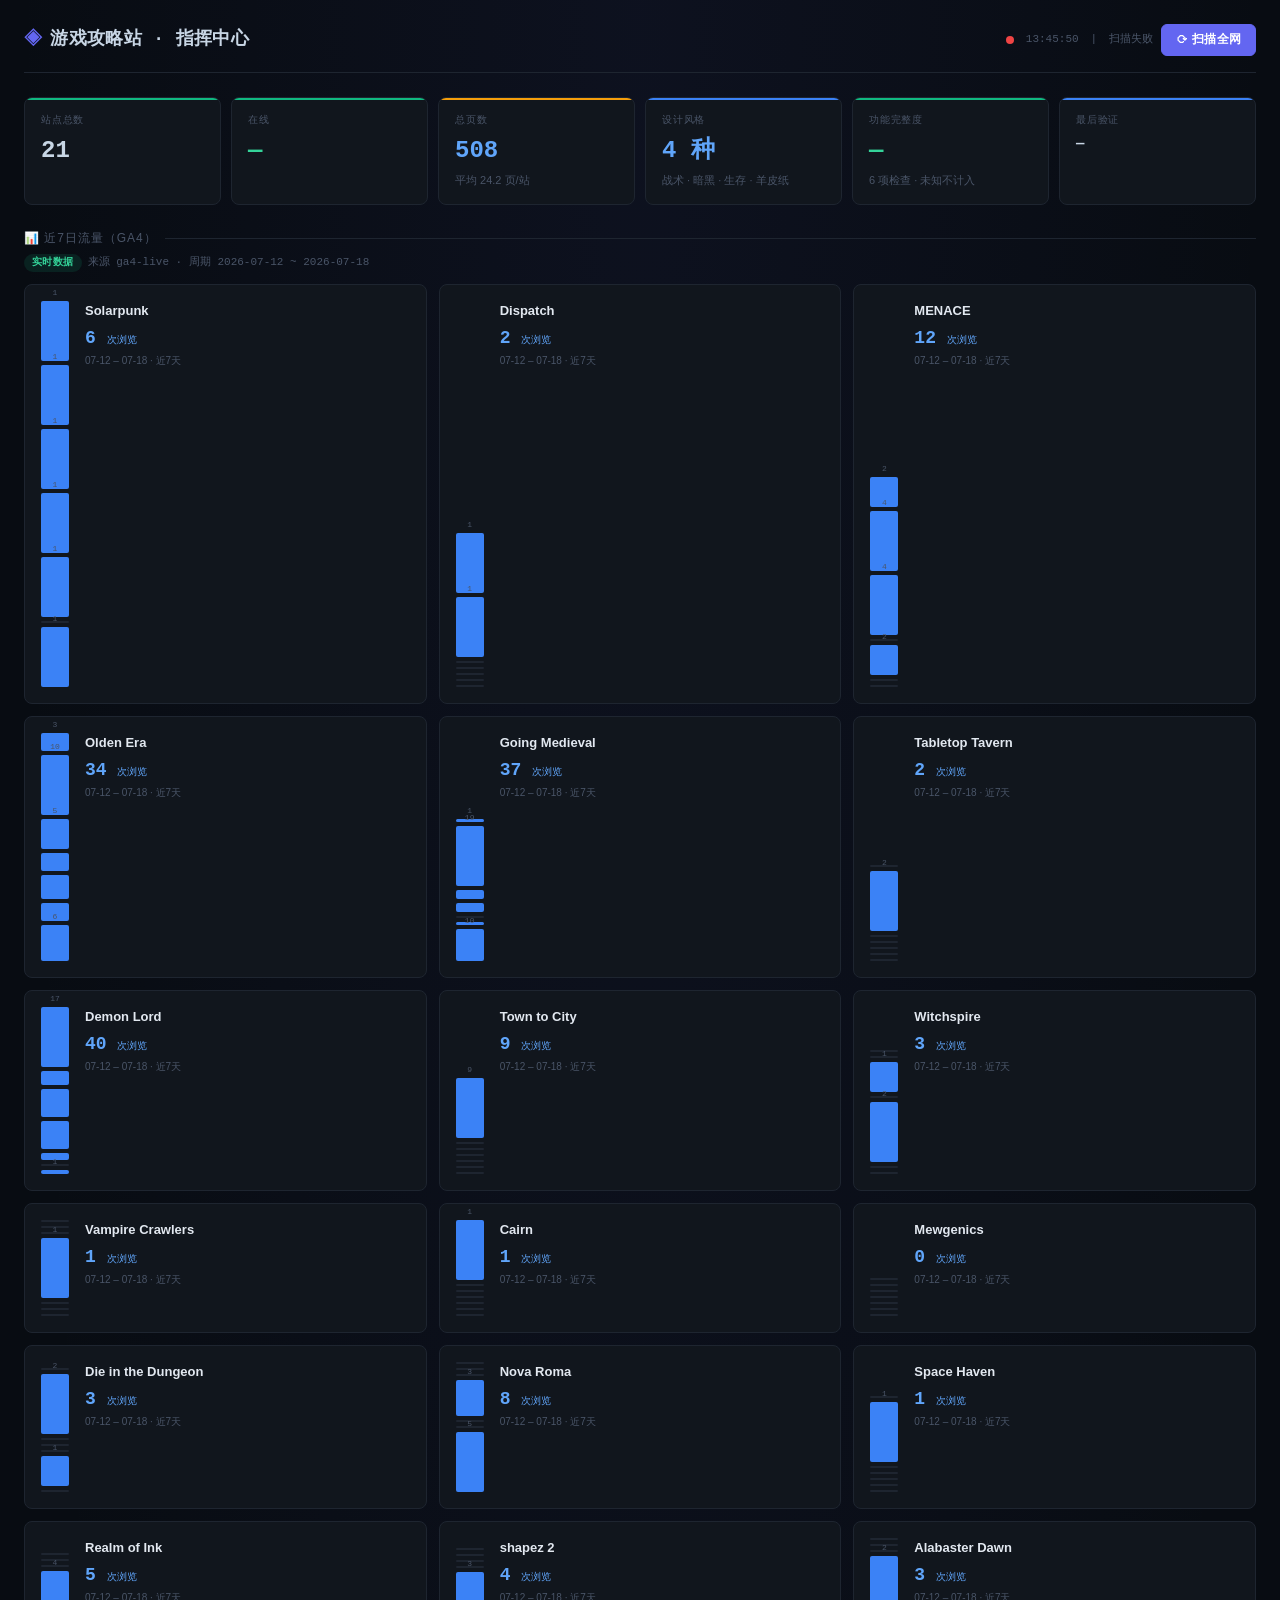
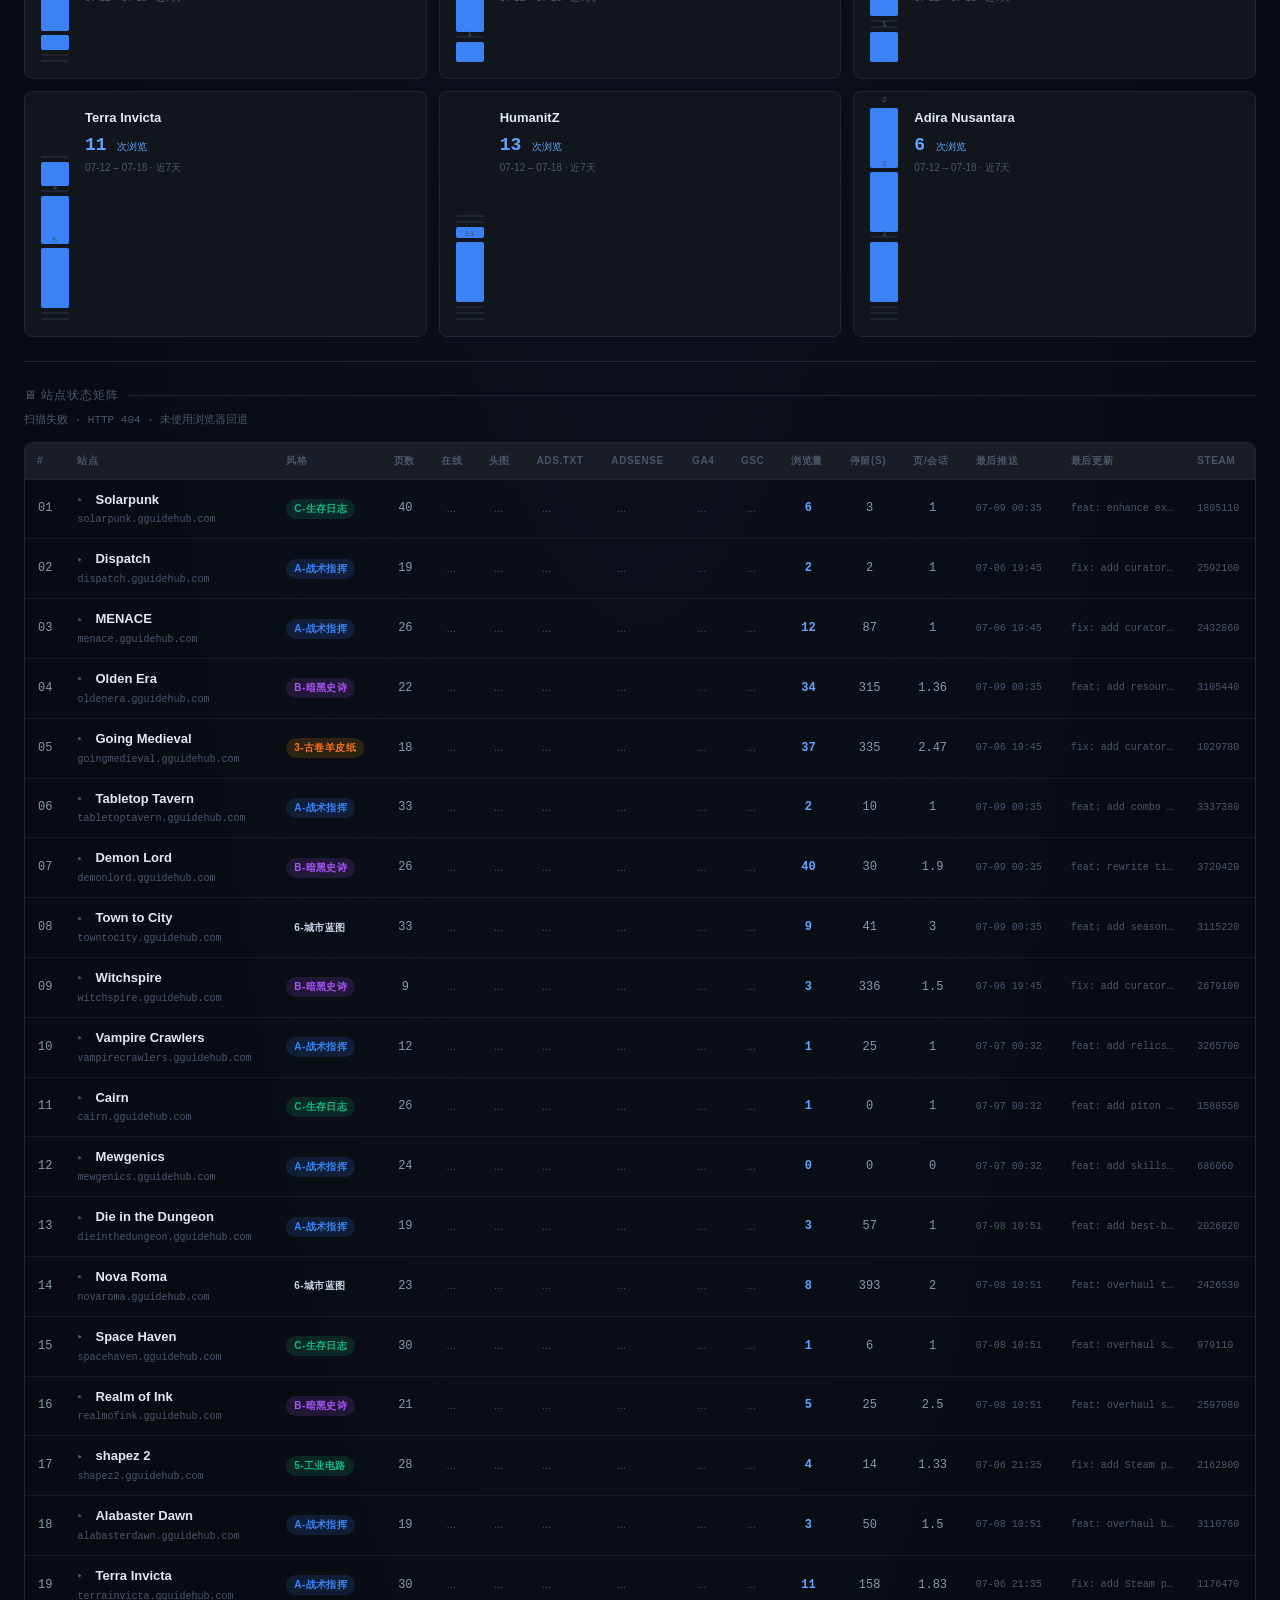
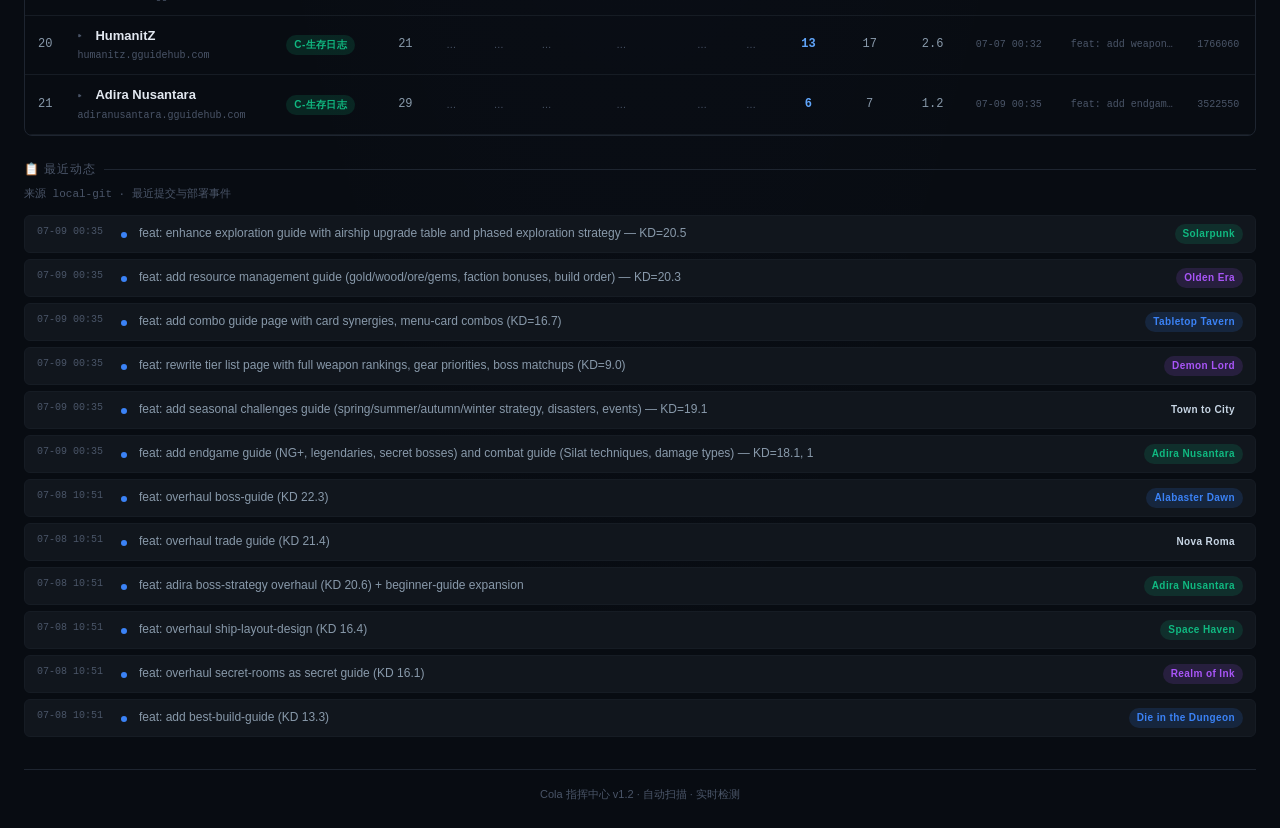
==== commit 3f1da342: "fix: richer analytics fallback, informational staleness checks, git hygiene - generate-analytics-sna" ====
--- a/index.html
+++ b/index.html
@@ -261,8 +261,8 @@
       <!-- JS fills this -->
     </div>
     <div class="traffic-placeholder" id="traffic-placeholder" style="display:none">
-      <h3>📊 暂无可用流量快照</h3>
-      <p>当前没有读到新的 GA4 快照。页面会优先显示最近一次导出的快照时间，不再用写死样例冒充实时数据。</p>
+      <h3>📊 暂无可用流量数据</h3>
+      <p>当前既没有 GA4 实时数据，也没有可用快照。页面会优先显示实时查询结果，失败时回退到最近一次导出的快照并标明来源。</p>
     </div>
   </div>
 
@@ -468,7 +468,7 @@
 function renderTopPagesForHost(host) {
   const pages = ANALYTICS.topPagesByHost?.[host] || [];
   if (pages.length === 0) {
-    return `<div class="expand-inner"><div class="empty">当前快照中无该站点热门页面数据</div></div>`;
+    return `<div class="expand-inner"><div class="empty">当前数据中无该站点热门页面记录</div></div>`;
   }
   const rows = pages.map((page) => {
     const url = `https://${host}${page.path === '/' ? '/' : page.path}`;
@@ -647,7 +647,7 @@
     }).join('');
 
     const hasSeries=relevantViews.length>0&&relevantDays.length>0;
-    const dayLabel=hasSeries?(relevantDays.length===1?'近1天':'近'+relevantDays.length+'天'):'仅总览快照';
+    const dayLabel=hasSeries?(relevantDays.length===1?'近1天':'近'+relevantDays.length+'天'):'仅总览数据';
     return `<div class="traffic-card">
       <div class="bar-col">${bars}</div>
       <div class="info">
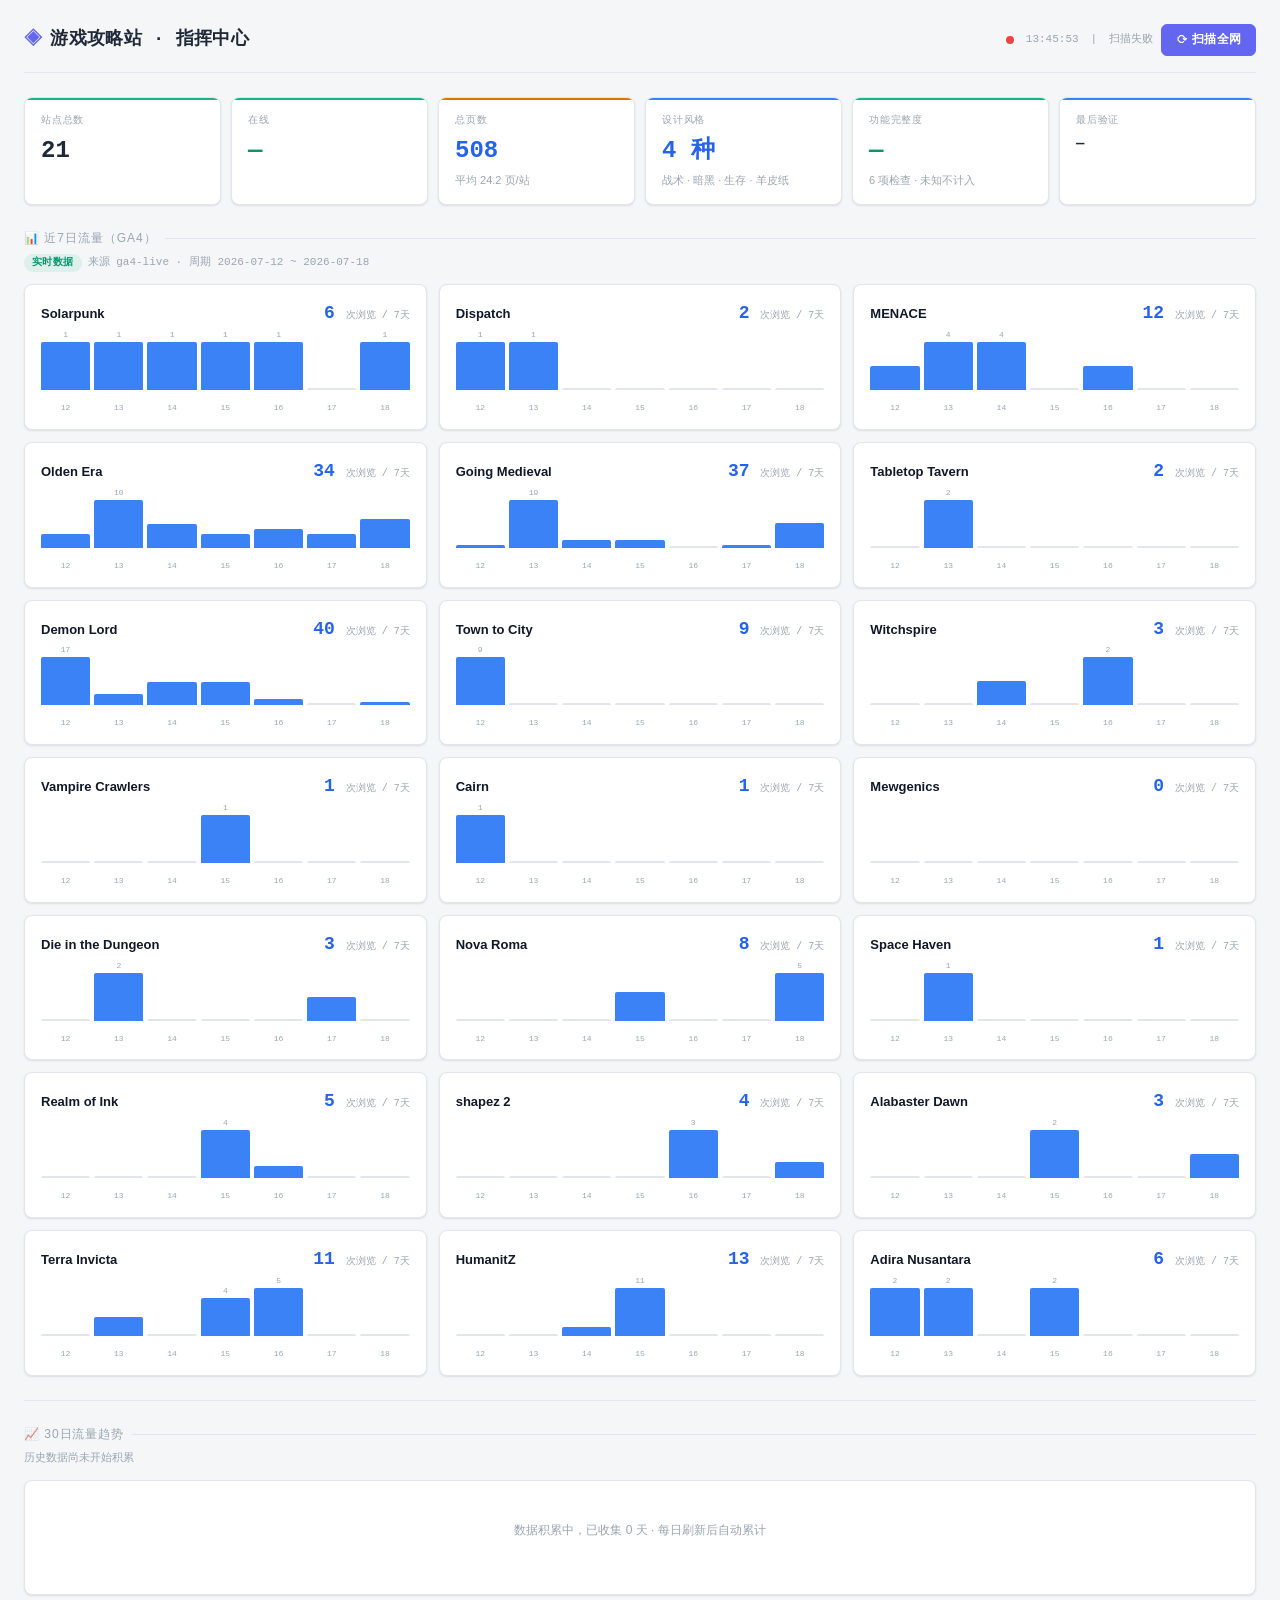
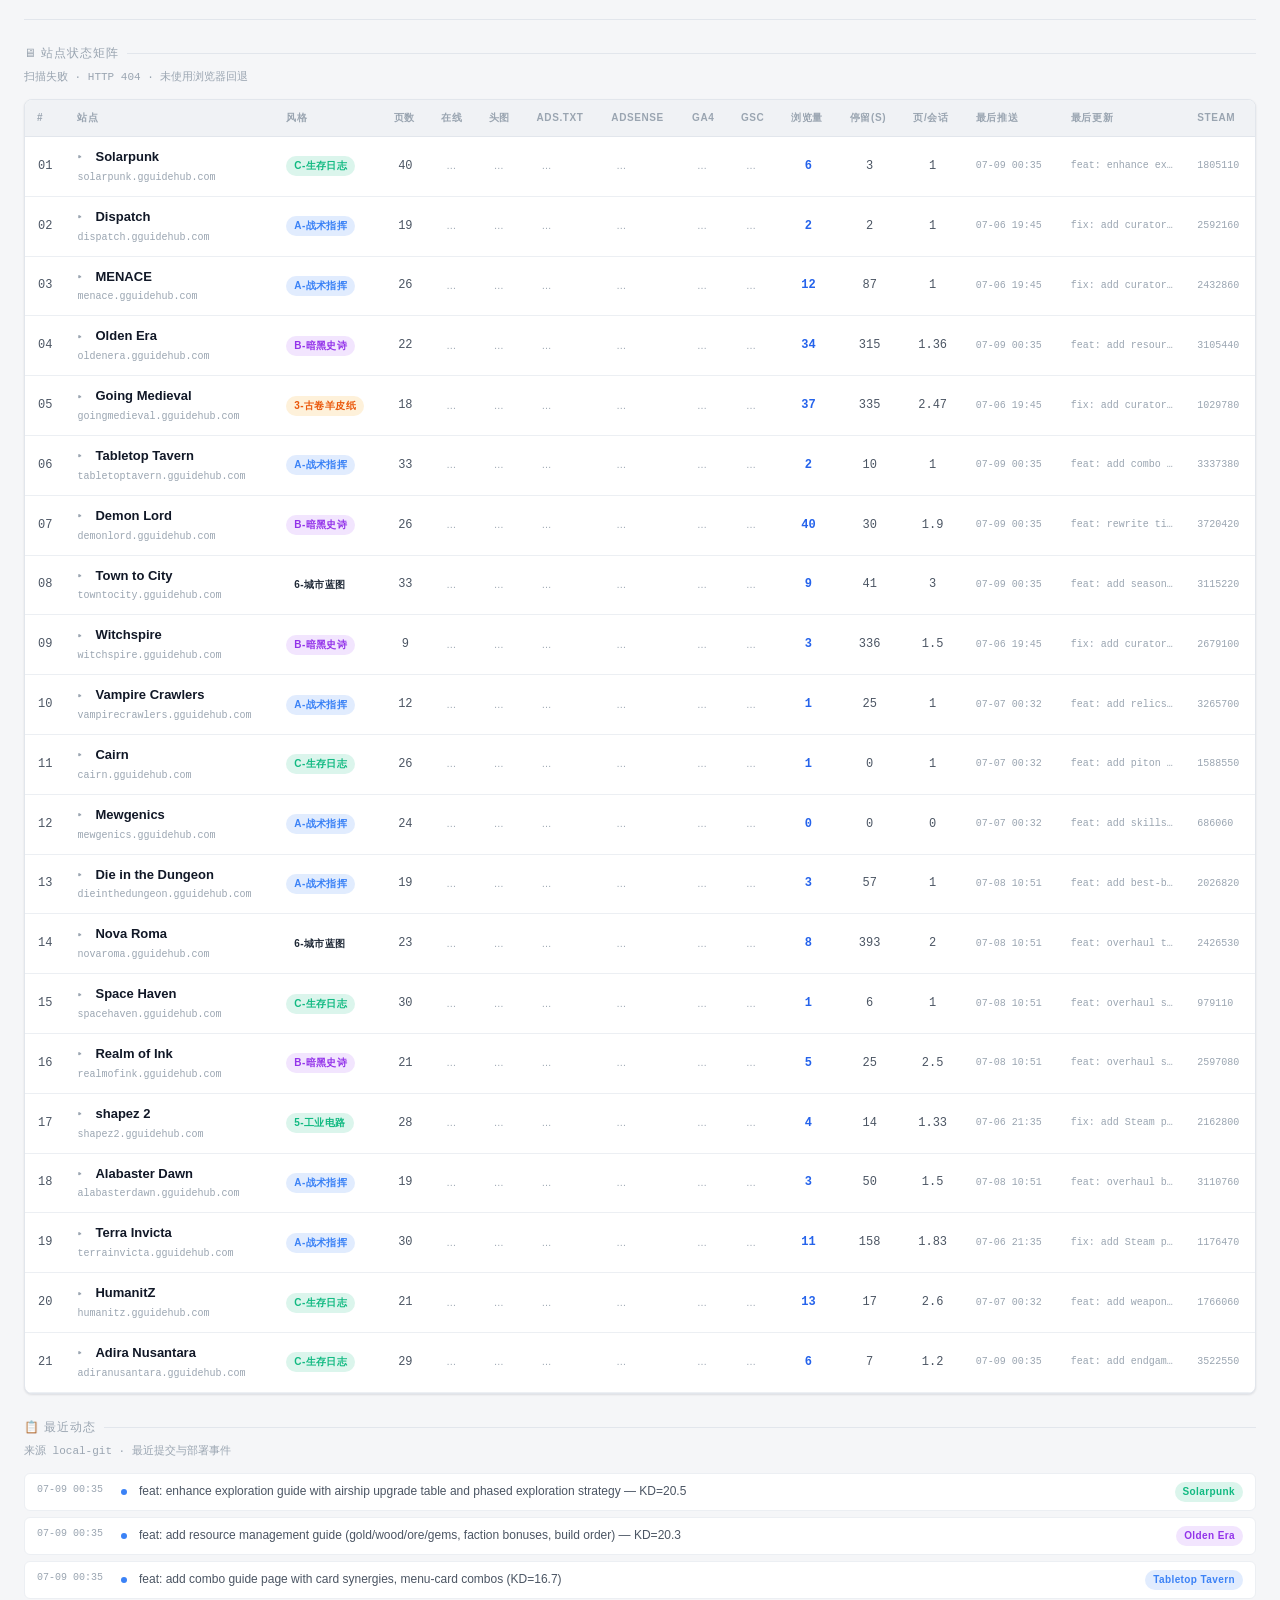
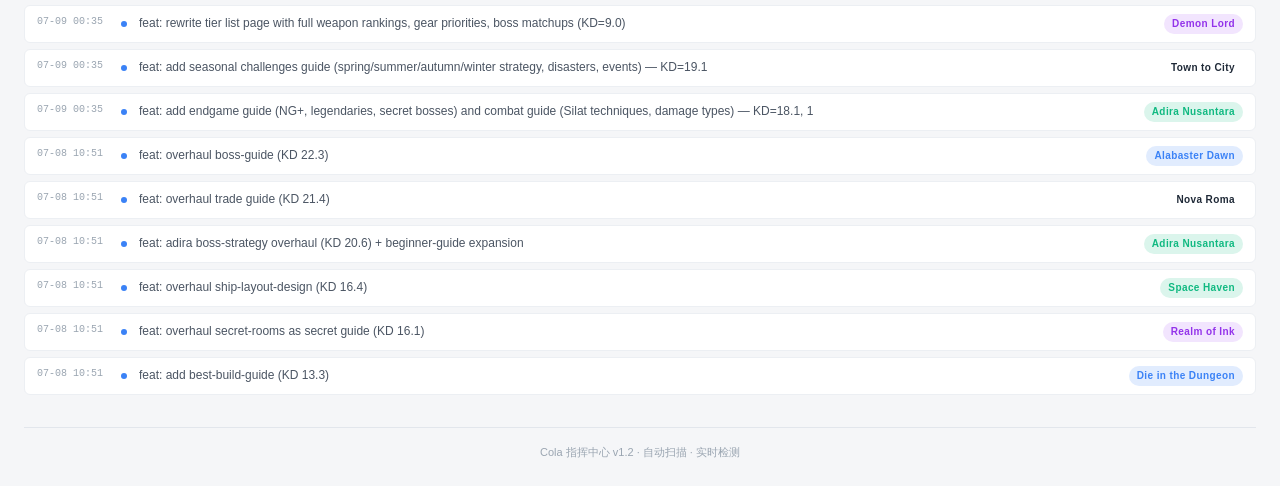
==== commit 32673812: "feat: light theme, traffic card redesign, 30-day trend with GA4 history - Light theme: full CSS rewo" ====
--- a/index.html
+++ b/index.html
@@ -6,23 +6,24 @@
 <title>游戏攻略站 · 指挥中心</title>
 <style>
   :root {
-    --bg: #080c12; --bg-card: #11161d; --bg-elevated: #181d26;
-    --border: #1e2530; --border-subtle: #161c24;
-    --text: #c8d6e5; --text-secondary: #8899aa; --text-muted: #4a5568;
-    --green: #10b981; --green-bg: rgba(16,185,129,0.12); --green-text: #34d399;
-    --red: #ef4444; --red-bg: rgba(239,68,68,0.12);
-    --yellow: #f59e0b; --yellow-bg: rgba(245,158,11,0.12);
-    --blue: #3b82f6; --blue-bg: rgba(59,130,246,0.12); --blue-text: #60a5fa;
+    --bg: #f5f6f8; --bg-card: #ffffff; --bg-elevated: #f0f2f5;
+    --border: #e2e6ec; --border-subtle: #eceff3;
+    --text: #1f2937; --text-secondary: #4b5563; --text-muted: #9aa5b1;
+    --green: #10b981; --green-bg: rgba(16,185,129,0.10); --green-text: #059669;
+    --red: #ef4444; --red-bg: rgba(239,68,68,0.10);
+    --yellow: #d97706; --yellow-bg: rgba(245,158,11,0.14);
+    --blue: #3b82f6; --blue-bg: rgba(59,130,246,0.10); --blue-text: #2563eb;
     --accent: #6366f1; --accent-dim: #4f46e5;
-    --purple: #a855f7; --purple-bg: rgba(168,85,247,0.12);
-    --orange: #f97316;
-    --style-a: #3b82f6; --style-b: #a855f7; --style-c: #10b981; --style-3: #f59e0b;
+    --purple: #9333ea; --purple-bg: rgba(168,85,247,0.12);
+    --orange: #ea580c;
+    --style-a: #2563eb; --style-b: #9333ea; --style-c: #059669; --style-3: #d97706;
+    --heading: #111827;
+    --shadow: 0 1px 2px rgba(16,24,40,0.06), 0 1px 3px rgba(16,24,40,0.05);
   }
   * { margin:0; padding:0; box-sizing:border-box; }
   body {
     font-family: -apple-system, BlinkMacSystemFont, 'PingFang SC', 'Hiragino Sans GB', 'Microsoft YaHei', sans-serif;
     background: var(--bg); color: var(--text); min-height: 100vh; line-height: 1.6;
-    background-image: radial-gradient(ellipse at top, rgba(99,102,241,0.06) 0%, transparent 70%);
   }
   .container { max-width: 1400px; margin: 0 auto; padding: 1.5rem; }
 
@@ -50,7 +51,7 @@
     background:var(--bg-card); color:var(--text-secondary);
     transition:all 0.15s; font-family:inherit; letter-spacing:0.02em;
   }
-  .btn:hover { border-color:var(--accent); color:#fff; background:var(--bg-elevated); }
+  .btn:hover { border-color:var(--accent); color:var(--heading); background:var(--bg-elevated); }
   .btn.primary { background:var(--accent); border-color:var(--accent); color:#fff; }
   .btn.primary:hover { background:var(--accent-dim); }
   .btn:disabled { opacity:0.5; cursor:not-allowed; }
@@ -61,7 +62,7 @@
   .stats { display:grid; grid-template-columns:repeat(auto-fit, minmax(155px,1fr)); gap:0.625rem; margin-bottom:1.5rem; }
   .stat {
     background:var(--bg-card); border:1px solid var(--border); border-radius:0.5rem; padding:0.875rem 1rem;
-    position:relative; overflow:hidden;
+    position:relative; overflow:hidden; box-shadow:var(--shadow);
   }
   .stat::before { content:''; position:absolute; top:0; left:0; right:0; height:2px; }
   .stat.good::before { background:var(--green); }
@@ -95,7 +96,7 @@
   .src-badge.snapshot { background:var(--yellow-bg); color:var(--yellow); }
 
   /* Table */
-  .table-wrap { overflow-x:auto; border:1px solid var(--border); border-radius:0.5rem; }
+  .table-wrap { overflow-x:auto; border:1px solid var(--border); border-radius:0.5rem; background:var(--bg-card); box-shadow:var(--shadow); }
   table { width:100%; border-collapse:collapse; min-width:1000px; font-size:0.75rem; }
   thead { background:var(--bg-elevated); position:sticky; top:0; z-index:1; }
   th {
@@ -108,7 +109,7 @@
   tr:hover td { background:rgba(99,102,241,0.03); }
   tr:last-child td { border-bottom:none; }
 
-  .site-cell .name { font-weight:600; color:#e2e8f0; font-size:0.8125rem; display:inline-flex; align-items:center; gap:0.375rem; }
+  .site-cell .name { font-weight:600; color:var(--heading); font-size:0.8125rem; display:inline-flex; align-items:center; gap:0.375rem; }
   .site-cell .chev { color:var(--text-muted); font-size:0.625rem; transition:transform 0.15s; display:inline-block; width:0.75rem; }
   tr.site-row { cursor:pointer; }
   tr.site-row:hover td { background:rgba(99,102,241,0.05); }
@@ -127,7 +128,7 @@
     border:1px solid var(--border-subtle); border-radius:0.25rem;
     font-size:0.6875rem;
   }
-  .pp-row .pp-path { font-family:'SF Mono',monospace; color:#e2e8f0; overflow:hidden; text-overflow:ellipsis; white-space:nowrap; }
+  .pp-row .pp-path { font-family:'SF Mono',monospace; color:var(--heading); overflow:hidden; text-overflow:ellipsis; white-space:nowrap; }
   .pp-row .pp-path a { color:inherit; text-decoration:none; }
   .pp-row .pp-path a:hover { color:var(--accent); }
   .pp-row .pp-views { font-family:'SF Mono',monospace; color:var(--blue-text); font-weight:700; text-align:right; }
@@ -155,25 +156,46 @@
   .muted { font-size:0.625rem; color:var(--text-muted); font-family:'SF Mono',monospace; }
 
   /* Traffic Cards */
-  .traffic-grid { display:grid; grid-template-columns:repeat(auto-fill, minmax(320px, 1fr)); gap:0.75rem; }
+  .traffic-grid { display:grid; grid-template-columns:repeat(auto-fill, minmax(300px, 1fr)); gap:0.75rem; }
   .traffic-card {
     background:var(--bg-card); border:1px solid var(--border); border-radius:0.5rem;
-    padding:1rem; display:flex; gap:1rem; align-items:stretch;
-  }
-  .traffic-card .bar-col { display:flex; flex-direction:column; justify-content:flex-end; gap:0.25rem; min-width:28px; }
-  .traffic-card .bar {
-    width:100%; border-radius:2px; transition:height 0.3s;
-    min-height:2px; position:relative;
-  }
-  .traffic-card .bar span {
-    position:absolute; top:-14px; left:50%; transform:translateX(-50%);
+    padding:0.875rem 1rem; display:flex; flex-direction:column; gap:0.625rem;
+    box-shadow:var(--shadow);
+  }
+  .traffic-card .tc-head { display:flex; align-items:baseline; justify-content:space-between; gap:0.5rem; }
+  .traffic-card .site-label { font-weight:600; font-size:0.8125rem; color:var(--heading); }
+  .traffic-card .metric { font-size:1.125rem; font-weight:700; font-family:'SF Mono',monospace; color:var(--blue-text); white-space:nowrap; }
+  .traffic-card .metric-label { font-size:0.625rem; color:var(--text-muted); font-weight:400; }
+  .traffic-card .tc-bars { display:flex; align-items:flex-end; gap:4px; height:52px; width:100%; }
+  .traffic-card .tc-bars .bar {
+    flex:1; border-radius:2px 2px 0 0; min-height:2px; position:relative; transition:height 0.3s;
+  }
+  .traffic-card .tc-bars .bar span {
+    position:absolute; top:-13px; left:50%; transform:translateX(-50%);
     font-size:0.5rem; color:var(--text-muted); white-space:nowrap;
     font-family:'SF Mono',monospace;
   }
-  .traffic-card .info { flex:1; }
-  .traffic-card .site-label { font-weight:600; font-size:0.8125rem; color:#e2e8f0; margin-bottom:0.125rem; }
-  .traffic-card .metric { font-size:1.125rem; font-weight:700; font-family:'SF Mono',monospace; color:var(--blue-text); }
-  .traffic-card .metric-label { font-size:0.625rem; color:var(--text-muted); }
+  .traffic-card .tc-days { display:flex; gap:4px; margin-top:2px; }
+  .traffic-card .tc-days span {
+    flex:1; text-align:center; font-size:0.5rem; color:var(--text-muted);
+    font-family:'SF Mono',monospace; white-space:nowrap; overflow:hidden;
+  }
+
+  /* Trend section */
+  .trend-card {
+    background:var(--bg-card); border:1px solid var(--border); border-radius:0.5rem;
+    padding:1rem; box-shadow:var(--shadow);
+  }
+  .trend-chart { width:100%; display:block; }
+  .trend-empty { padding:1.5rem; text-align:center; color:var(--text-muted); font-size:0.75rem; }
+  .trend-sites { display:grid; grid-template-columns:repeat(auto-fill, minmax(220px, 1fr)); gap:0.5rem; margin-top:0.875rem; }
+  .trend-site {
+    display:flex; align-items:center; gap:0.625rem; padding:0.5rem 0.625rem;
+    background:var(--bg-elevated); border:1px solid var(--border-subtle); border-radius:0.375rem;
+  }
+  .trend-site .ts-name { font-size:0.6875rem; font-weight:600; color:var(--heading); flex:1; white-space:nowrap; overflow:hidden; text-overflow:ellipsis; }
+  .trend-site .ts-total { font-size:0.6875rem; font-weight:700; font-family:'SF Mono',monospace; color:var(--blue-text); white-space:nowrap; }
+  .trend-site svg { flex-shrink:0; }
 
   /* Feed */
   .feed { display:flex; flex-direction:column; gap:0.375rem; }
@@ -263,6 +285,18 @@
     <div class="traffic-placeholder" id="traffic-placeholder" style="display:none">
       <h3>📊 暂无可用流量数据</h3>
       <p>当前既没有 GA4 实时数据，也没有可用快照。页面会优先显示实时查询结果，失败时回退到最近一次导出的快照并标明来源。</p>
+    </div>
+  </div>
+
+  <hr class="divider">
+
+  <!-- 30日流量趋势 -->
+  <div class="section">
+    <div class="section-title">📈 30日流量趋势</div>
+    <div class="section-meta" id="trend-meta">等待载入历史数据…</div>
+    <div class="trend-card">
+      <div id="trend-chart"></div>
+      <div class="trend-sites" id="trend-sites"></div>
     </div>
   </div>
 
@@ -428,6 +462,7 @@
     trafficDays: Array.isArray(payload?.trafficDays) ? payload.trafficDays : [],
     siteStatsByHost,
     topPagesByHost: payload?.topPagesByHost || {},
+    historyDays: Array.isArray(payload?.history?.days) ? payload.history.days : [],
   };
 }
 
@@ -640,21 +675,96 @@
     const maxView=Math.max(1,...relevantViews);
 
     const bars=relevantViews.map((v,j)=>{
-      const h=Math.max(2,Math.round((v/maxView)*60));
+      const h=Math.max(2,Math.round((v/maxView)*48));
       const color=v>0?'var(--blue)':'var(--border)';
-      const showLabel=v>0&&(j===0||j===relevantViews.length-1||v>=maxView*0.5);
-      return `<div class="bar" style="height:${h}px;background:${color}">${showLabel?`<span>${v}</span>`:''}</div>`;
+      const showLabel=v>0&&v>=maxView*0.75;
+      return `<div class="bar" style="height:${h}px;background:${color}" title="${relevantDays[j]||''}: ${v} 次">${showLabel?`<span>${v}</span>`:''}</div>`;
     }).join('');
-
-    const hasSeries=relevantViews.length>0&&relevantDays.length>0;
-    const dayLabel=hasSeries?(relevantDays.length===1?'近1天':'近'+relevantDays.length+'天'):'仅总览数据';
+    const dayTicks=relevantDays.map((d)=>`<span>${d.slice(3)}</span>`).join('');
+
     return `<div class="traffic-card">
-      <div class="bar-col">${bars}</div>
-      <div class="info">
-        <div class="site-label"><a href="${site.url}" target="_blank" style="color:#e2e8f0;text-decoration:none">${site.name}</a></div>
-        <div class="metric">${total} <span style="font-size:0.625rem;font-weight:400">次浏览</span></div>
-        <div class="metric-label">${hasSeries ? `${relevantDays[0]} – ${relevantDays[relevantDays.length-1]} · ${dayLabel}` : dayLabel}</div>
+      <div class="tc-head">
+        <div class="site-label"><a href="${site.url}" target="_blank" style="color:inherit;text-decoration:none">${site.name}</a></div>
+        <div class="metric">${total} <span class="metric-label">次浏览 / 7天</span></div>
       </div>
+      <div class="tc-bars">${bars}</div>
+      <div class="tc-days">${dayTicks}</div>
+    </div>`;
+  }).join('');
+}
+
+// ── 30日流量趋势 ──────────────────────────────
+function renderTrend(){
+  const meta=document.getElementById('trend-meta');
+  const chart=document.getElementById('trend-chart');
+  const sitesEl=document.getElementById('trend-sites');
+  if(!meta||!chart||!sitesEl) return;
+  const days=(Array.isArray(ANALYTICS.historyDays)?ANALYTICS.historyDays:[]).slice(-30);
+
+  if(days.length===0){
+    meta.textContent='历史数据尚未开始积累';
+    chart.innerHTML='<div class="trend-empty">数据积累中，已收集 0 天 · 每日刷新后自动累计</div>';
+    sitesEl.innerHTML='';
+    return;
+  }
+
+  const totals=days.map(d=>Object.values(d.sites||{}).reduce((a,b)=>a+(Number(b)||0),0));
+  const grandTotal=totals.reduce((a,b)=>a+b,0);
+  meta.textContent=(days.length<3
+    ? `数据积累中，已收集 ${days.length} 天 · ${days[0].date}${days.length>1?' ~ '+days[days.length-1].date:''}`
+    : `已收集 ${days.length} 天 · ${days[0].date} ~ ${days[days.length-1].date} · 全网合计 ${grandTotal} 次浏览`);
+
+  const W=720,H=160,PAD=28;
+  const maxV=Math.max(1,...totals);
+  const n=days.length;
+  const x=(i)=> n===1 ? W/2 : PAD+(i*(W-2*PAD))/(n-1);
+  const y=(v)=> H-PAD-(v/maxV)*(H-2*PAD);
+  const pts=totals.map((v,i)=>[x(i),y(v)]);
+  const line=pts.map(p=>p.map(n2=>n2.toFixed(1)).join(',')).join(' ');
+  const gridlines=[0.25,0.5,0.75,1].map(f=>{
+    const gy=(H-PAD-(f)*(H-2*PAD)).toFixed(1);
+    return `<line x1="${PAD}" y1="${gy}" x2="${W-PAD}" y2="${gy}" stroke="#e2e6ec" stroke-width="1"/>
+      <text x="${PAD-4}" y="${(Number(gy)+3).toFixed(1)}" font-size="8" fill="#9aa5b1" text-anchor="end" font-family="SF Mono,monospace">${Math.round(maxV*f)}</text>`;
+  }).join('');
+  const dots=pts.map((p,i)=>`<circle cx="${p[0].toFixed(1)}" cy="${p[1].toFixed(1)}" r="2.5" fill="#6366f1"><title>${days[i].date}: ${totals[i]} 次</title></circle>`).join('');
+  const area=n>1
+    ? `<polygon points="${PAD},${H-PAD} ${line} ${(W-PAD).toFixed(1)},${H-PAD}" fill="rgba(99,102,241,0.10)"/>`
+    : '';
+  const xlabels=n>1
+    ? `<text x="${PAD}" y="${H-8}" font-size="8" fill="#9aa5b1" font-family="SF Mono,monospace">${days[0].date.slice(5)}</text>
+       <text x="${W-PAD}" y="${H-8}" font-size="8" fill="#9aa5b1" text-anchor="end" font-family="SF Mono,monospace">${days[n-1].date.slice(5)}</text>`
+    : `<text x="${W/2}" y="${H-8}" font-size="8" fill="#9aa5b1" text-anchor="middle" font-family="SF Mono,monospace">${days[0].date.slice(5)}</text>`;
+  chart.innerHTML=`<svg class="trend-chart" viewBox="0 0 ${W} ${H}" preserveAspectRatio="xMidYMid meet" role="img" aria-label="30日流量趋势">
+    ${gridlines}${area}
+    ${n>1?`<polyline points="${line}" fill="none" stroke="#6366f1" stroke-width="2" stroke-linejoin="round" stroke-linecap="round"/>`:''}
+    ${dots}${xlabels}
+  </svg>`;
+
+  // Top 站点 sparklines（按窗口内总浏览量排序，取前 5）
+  const perHost={};
+  days.forEach((d,i)=>{
+    for(const [host,v] of Object.entries(d.sites||{})){
+      if(!perHost[host]) perHost[host]={total:0,series:new Array(n).fill(0)};
+      perHost[host].total+=Number(v)||0;
+      perHost[host].series[i]+=Number(v)||0;
+    }
+  });
+  const top=Object.entries(perHost).sort((a,b)=>b[1].total-a[1].total).slice(0,5);
+  sitesEl.innerHTML=top.map(([host,info])=>{
+    const site=SITES.find(s=>siteHost(s)===host);
+    const name=site?.name||host;
+    const smax=Math.max(1,...info.series);
+    const SW=90,SH=24;
+    const sx=(i)=> n===1 ? SW/2 : 2+(i*(SW-4))/(n-1);
+    const sy=(v)=> SH-3-(v/smax)*(SH-6);
+    const sline=info.series.map((v,i)=>`${sx(i).toFixed(1)},${sy(v).toFixed(1)}`).join(' ');
+    const spark=n>1
+      ?`<polyline points="${sline}" fill="none" stroke="#3b82f6" stroke-width="1.5" stroke-linejoin="round"/>`
+      :`<circle cx="${SW/2}" cy="${sy(info.series[0]).toFixed(1)}" r="2.5" fill="#3b82f6"/>`;
+    return `<div class="trend-site">
+      <svg width="${SW}" height="${SH}" viewBox="0 0 ${SW} ${SH}">${spark}</svg>
+      <span class="ts-name">${name}</span>
+      <span class="ts-total">${info.total}</span>
     </div>`;
   }).join('');
 }
@@ -774,6 +884,7 @@
   renderAll(null);
   renderScanMeta();
   renderTraffic();
+  renderTrend();
   renderActivity();
   updateClock();
   setInterval(updateClock,10000);
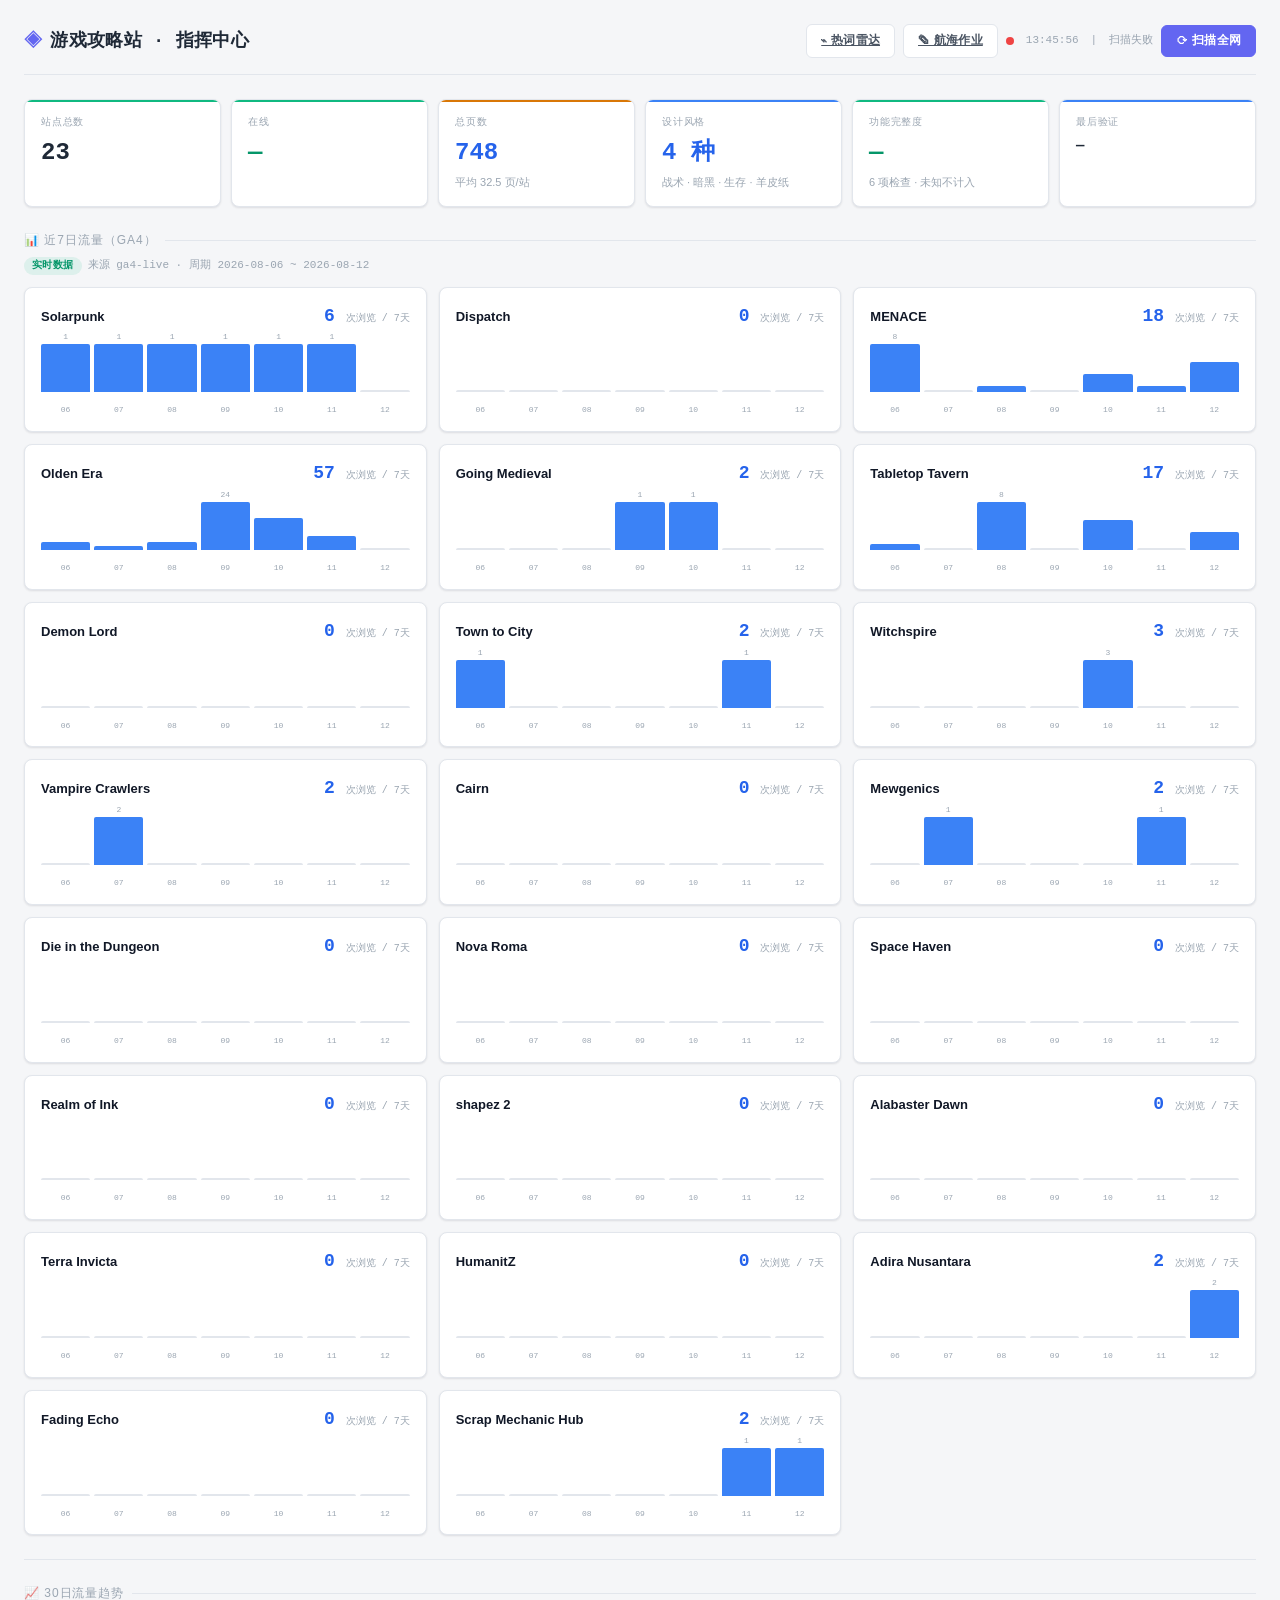
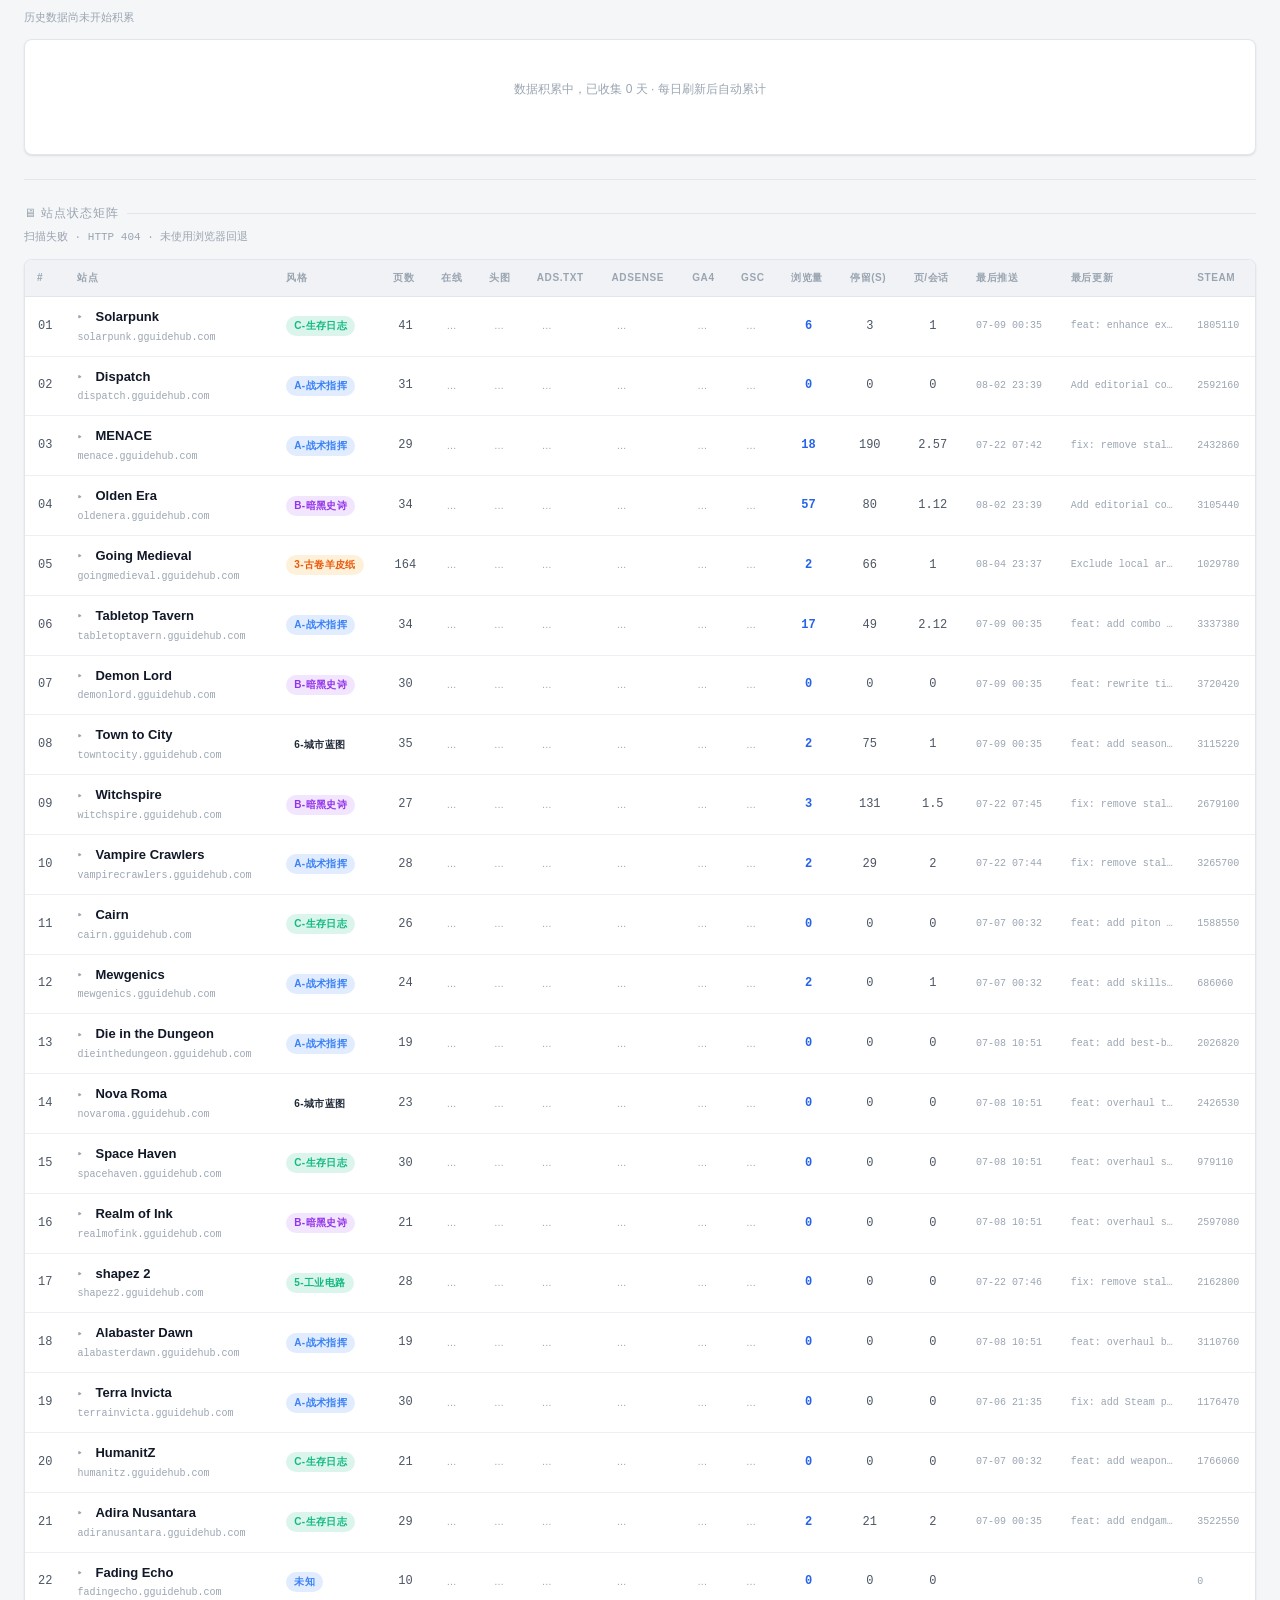
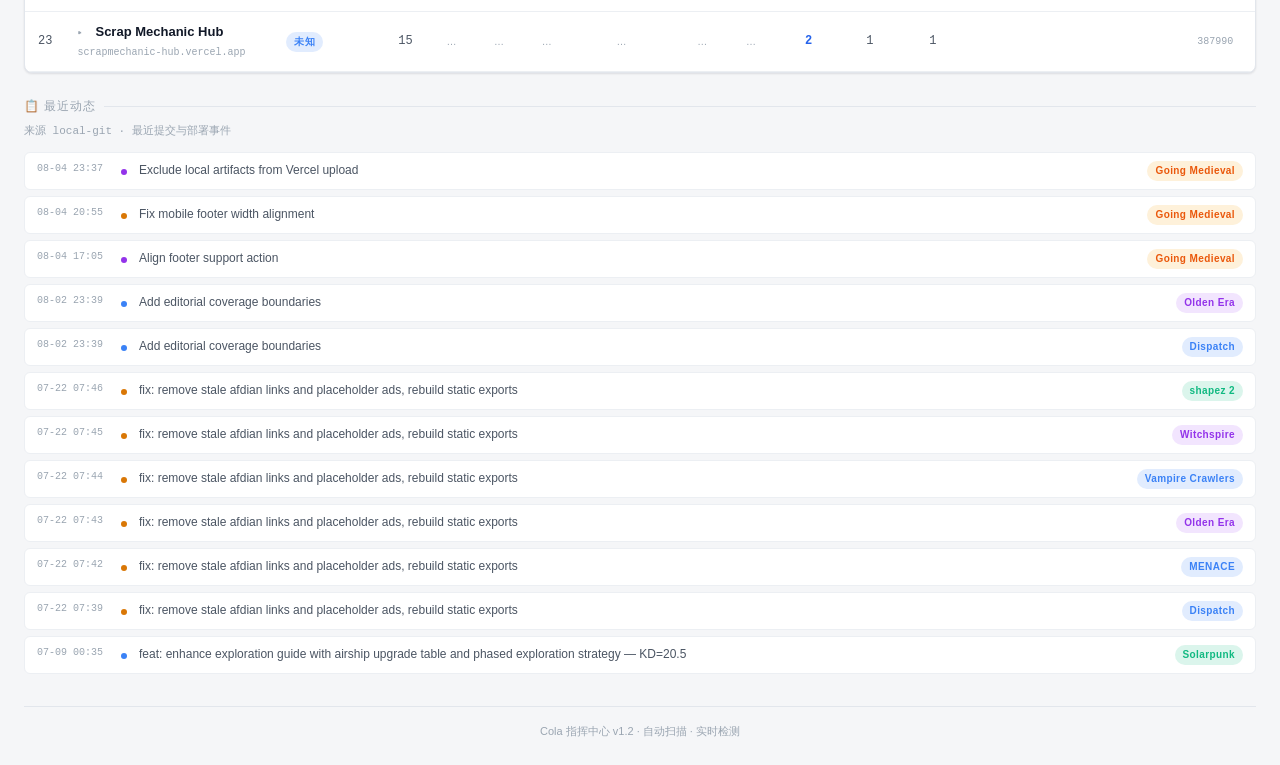
==== commit ddec6b4b: "feat: add voyage report system (6-level progress reports) + keyword radar" ====
--- a/index.html
+++ b/index.html
@@ -240,6 +240,8 @@
   <div class="top-bar">
     <h1><span>◈</span> 游戏攻略站 · 指挥中心</h1>
     <div class="top-actions">
+      <a class="btn" href="./keyword-radar.html" title="打开游戏热词雷达">⌁ 热词雷达</a>
+      <a class="btn" href="./voyage.html" title="打开航海作业台（完工报表）">✎ 航海作业</a>
       <span class="status-bar">
         <span class="pulse live" id="global-pulse"></span>
         <span id="clock">--:--:--</span>
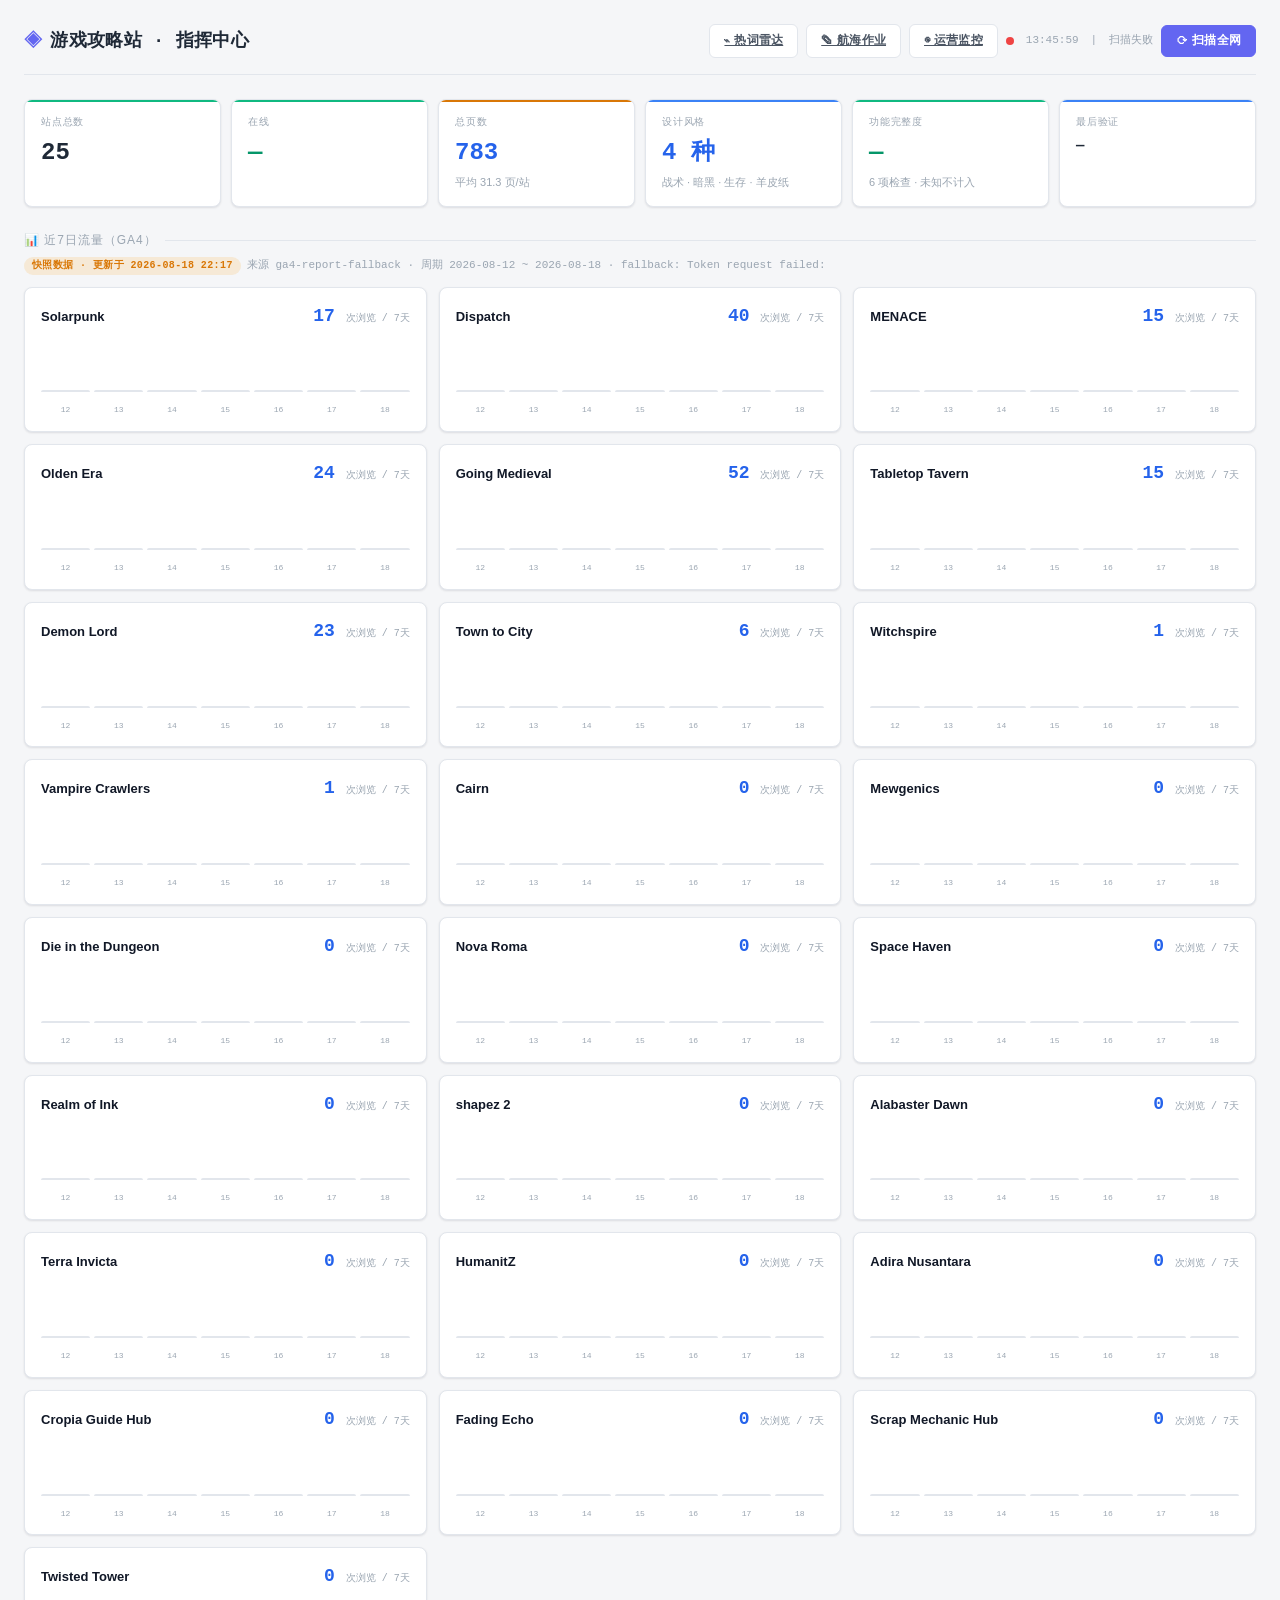
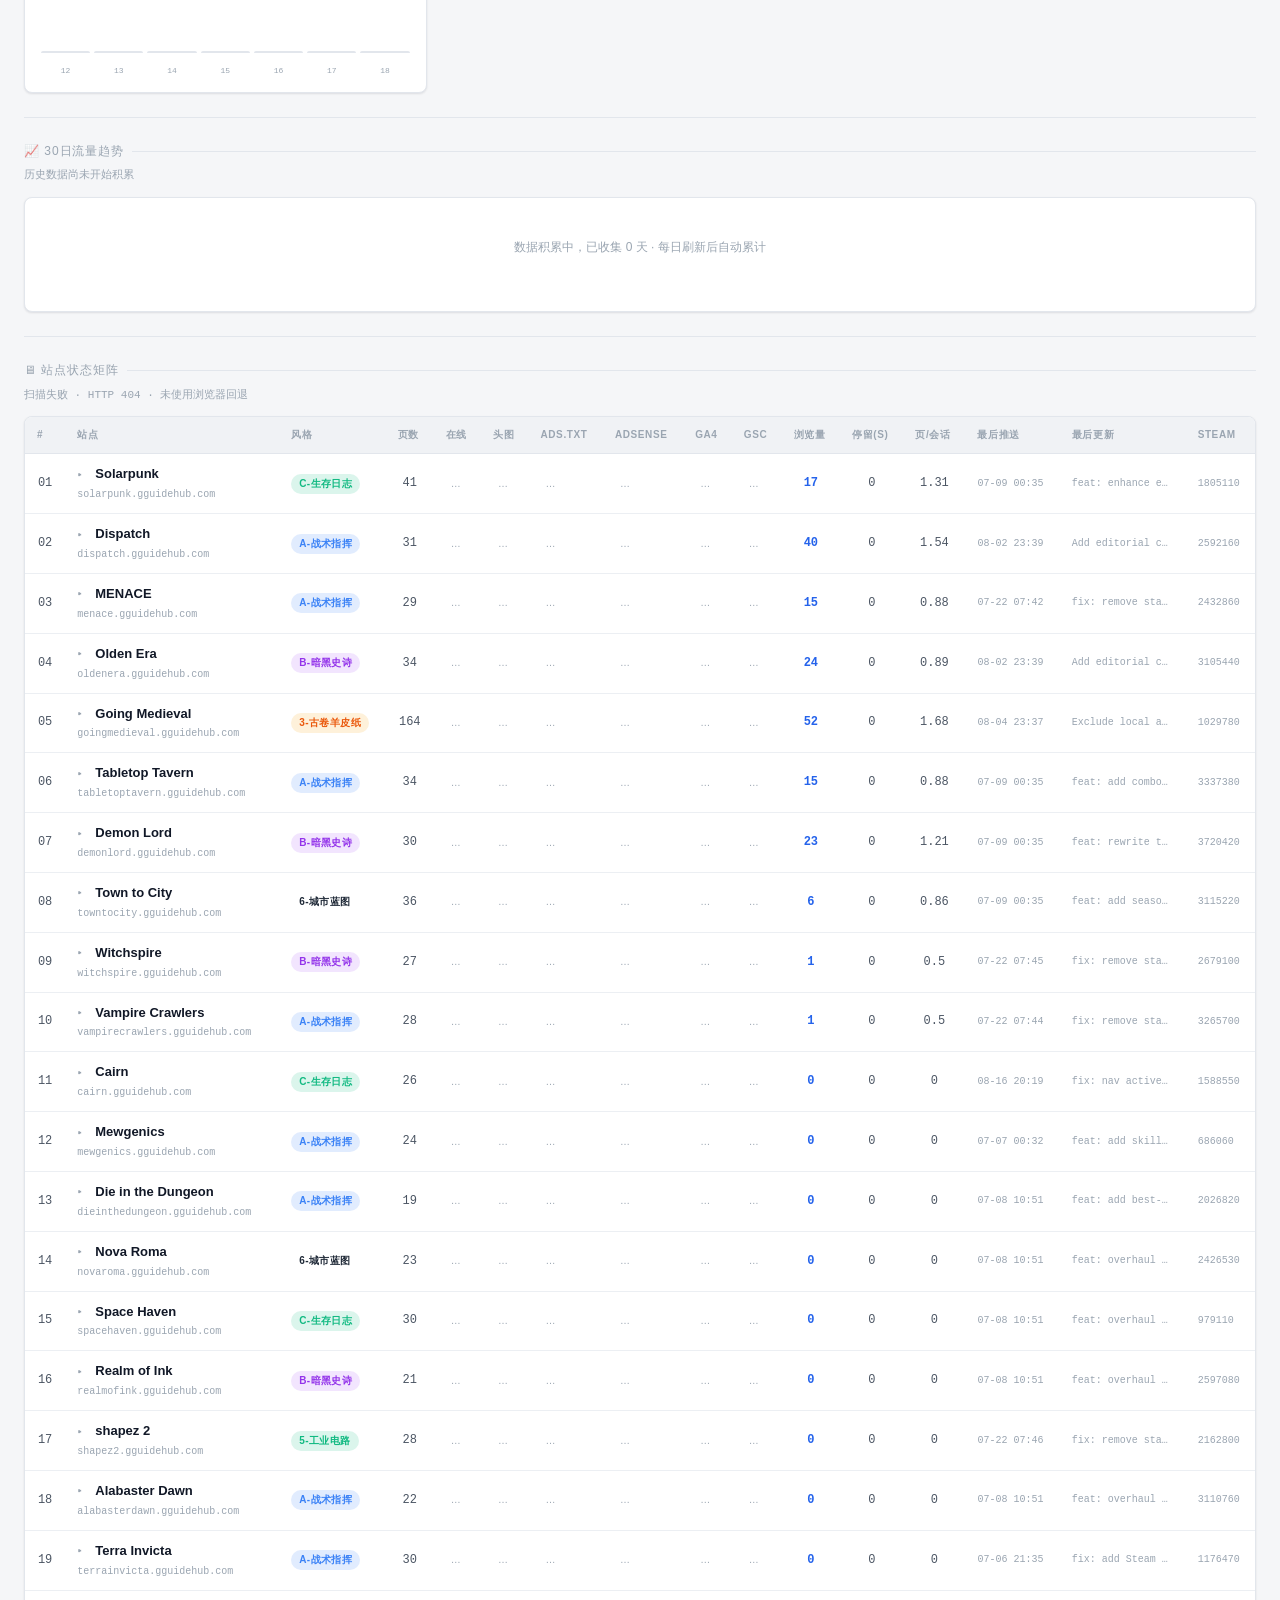
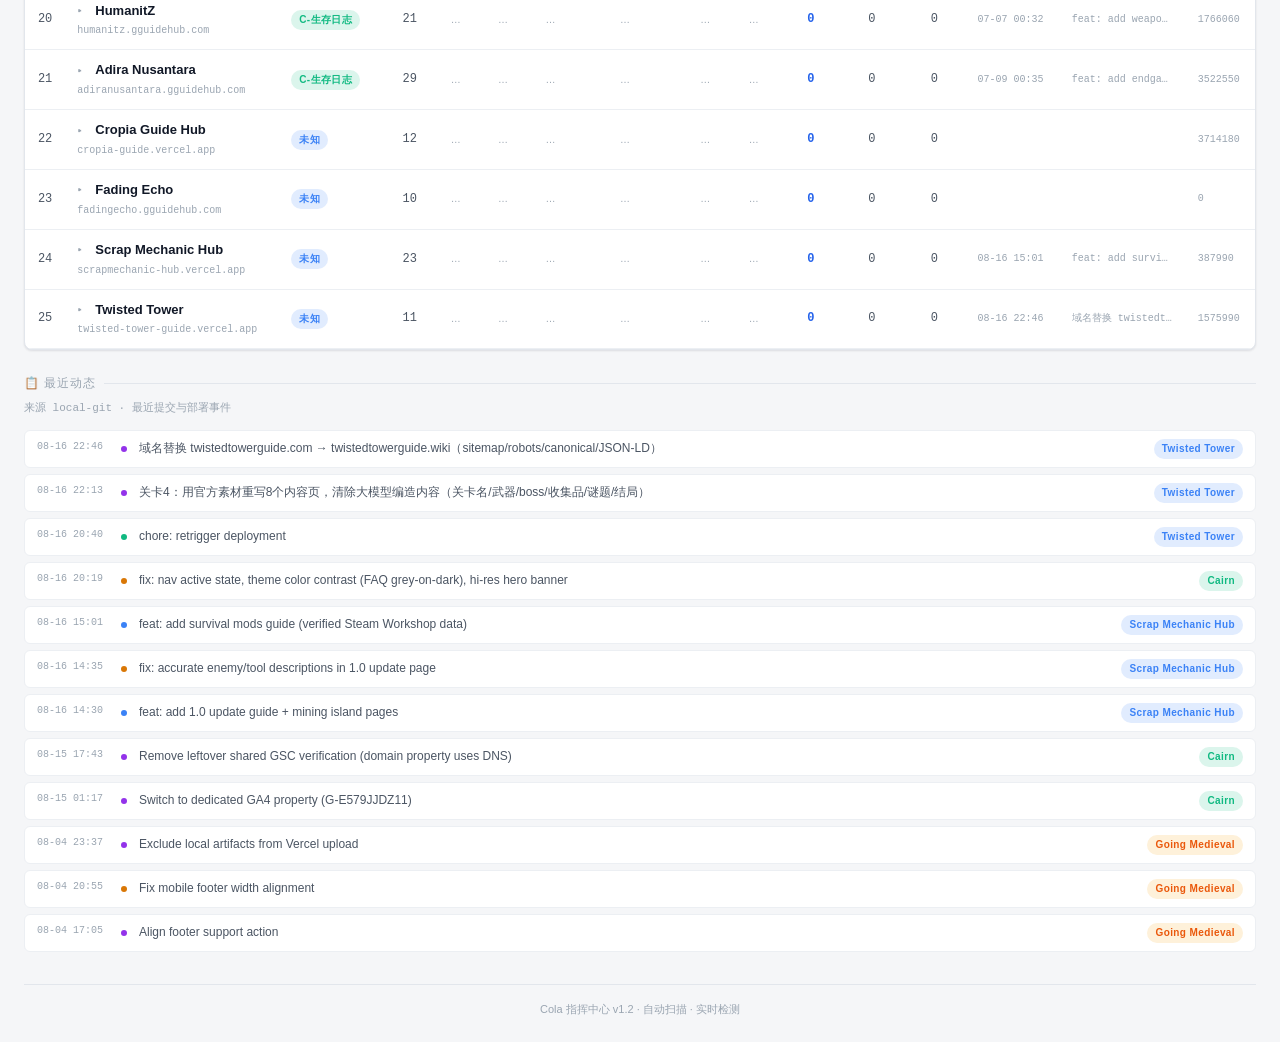
==== commit b62c6e48: "新增运营监控页 ops.html：三站审核状态+GA+GSC+健康检查 前台可视化" ====
--- a/index.html
+++ b/index.html
@@ -242,6 +242,7 @@
     <div class="top-actions">
       <a class="btn" href="./keyword-radar.html" title="打开游戏热词雷达">⌁ 热词雷达</a>
       <a class="btn" href="./voyage.html" title="打开航海作业台（完工报表）">✎ 航海作业</a>
+      <a class="btn" href="./ops.html" title="打开独立站运营监控">◉ 运营监控</a>
       <span class="status-bar">
         <span class="pulse live" id="global-pulse"></span>
         <span id="clock">--:--:--</span>
